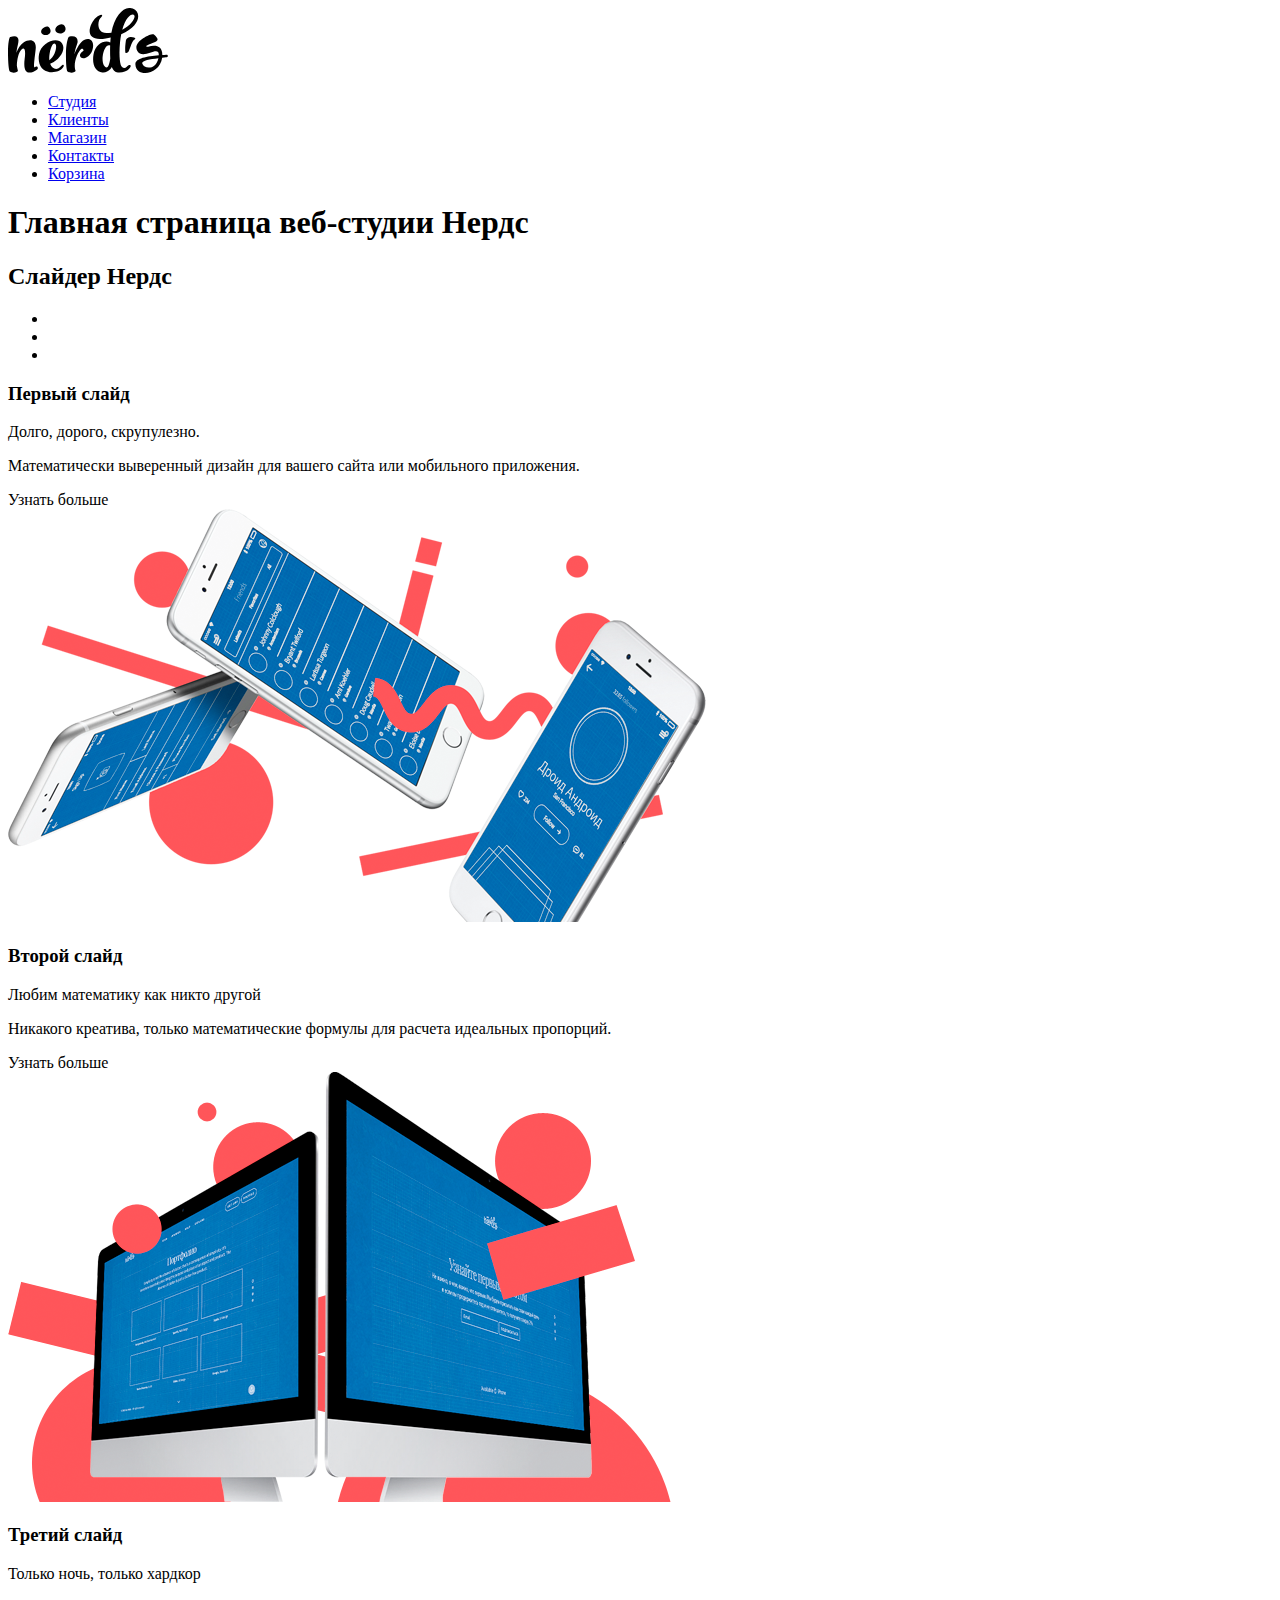
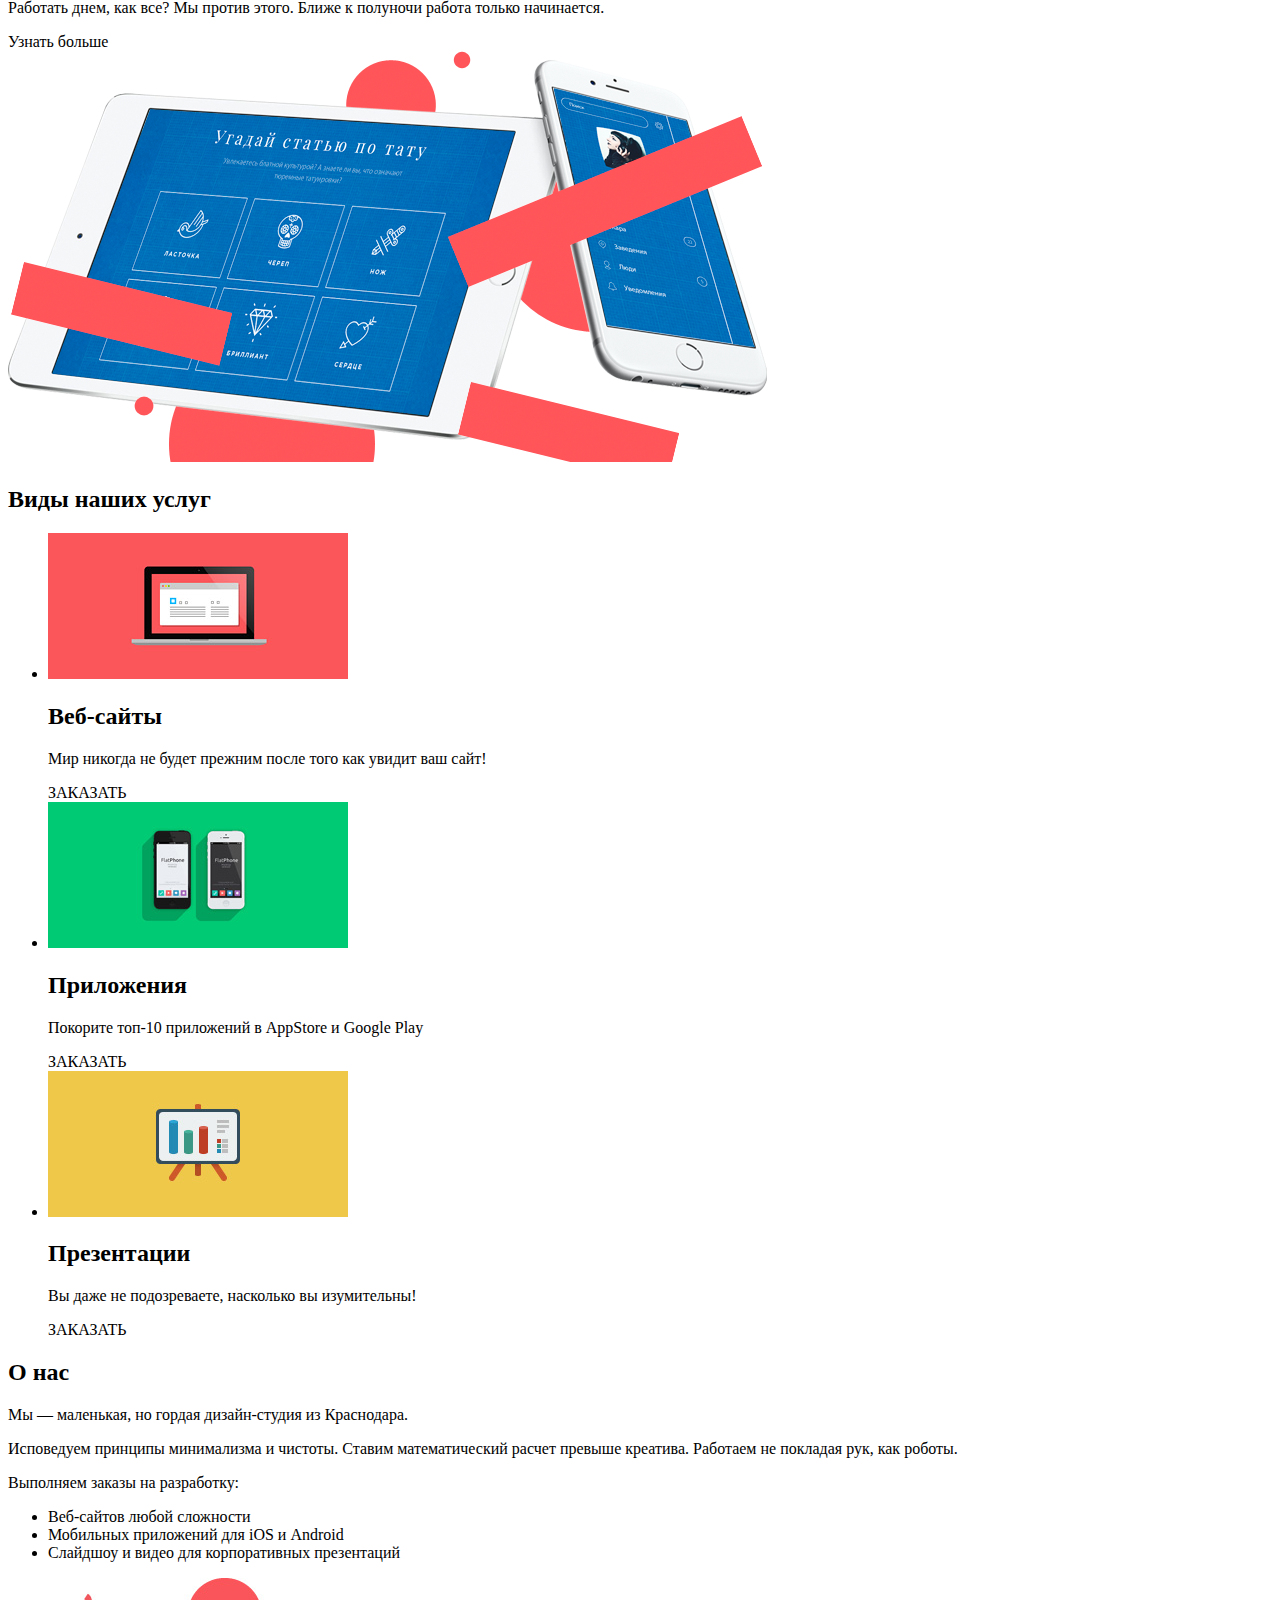
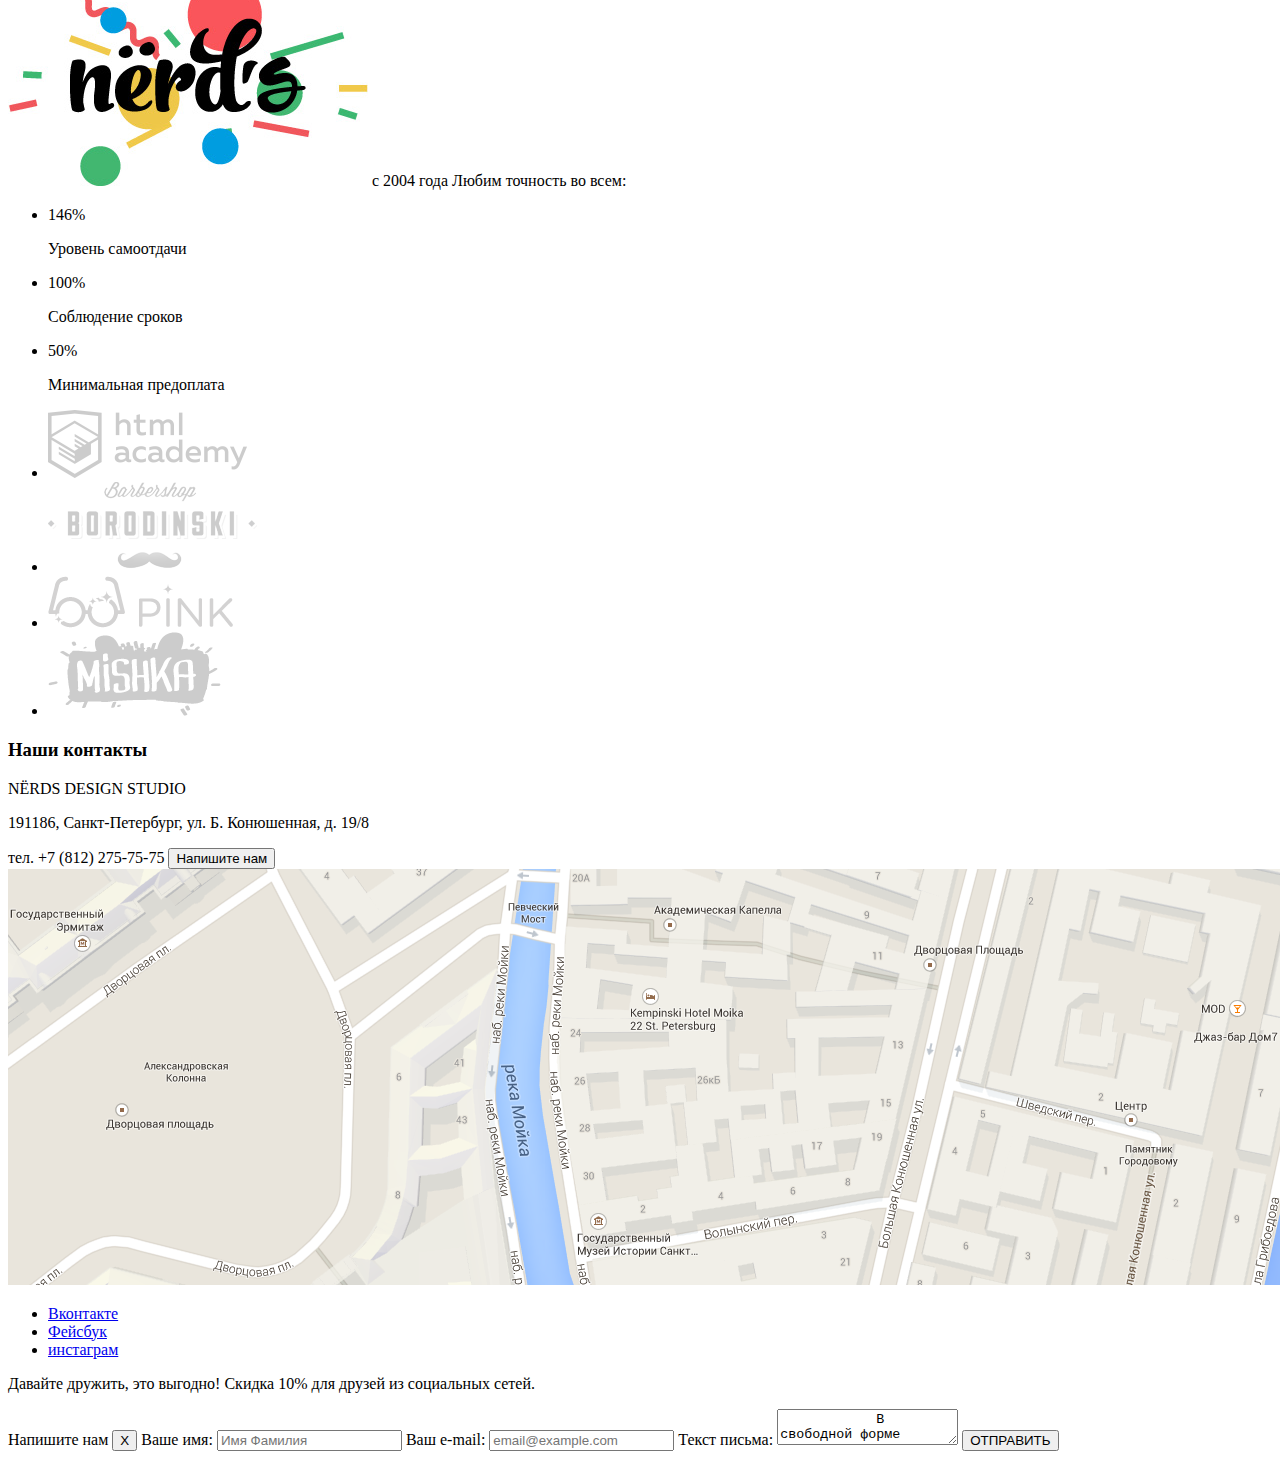
==== index.html @ bc48a649 "Разметка Нердс" ====
<!DOCTYPE html>
<html lang="ru">
<head>
  <meta charset="utf-8">
  <title>Nerds главная</title>
  <link href="css/style.css" rel="stylesheet">
  <link href="css/normalize.css" rel="stylesheet">
</head>
<body>
  <header class="page-header">
    <a class="logo-nerds" href="">
      <svg xmlns="http://www.w3.org/2000/svg" width="160" height="65" viewBox="0 0 160 65">
        <path
          d="M157.936 49.374c-1.235.161-2.523.271-3.757.377v.056c-2.415 17.364-26.188 20.231-26.779 6.599-.269-6.167 11.593-7.95 23.398-9.088.429-11.09-15.901 5.667-21.608-4.601-5.019-9.025 14.632-17.938 16.728-16.102 6.438 5.636 3.404 6.618-1.379 8.335-9.49 3.41-5.791 4.107-4.511 3.726 7.569-2.253 14.366-1.04 14.312 8.317 1.288-.107 2.522-.163 3.757-.271 2.306-.215 2.467 2.435-.161 2.652zm-7.514.756c-9.124 1.028-17.013 2.436-16.153 5.355 1.716 5.573 13.577 6.818 16.153-5.355zM117.678 44.918c-.682-.037-.703-6.038.112-11.688 1.005-6.951 11.935-3.357 9.093-1.906-2.975 1.52-4.429 8.718-6.266 12.087-.635 1.161-2.605 1.526-2.939 1.507zM42.105 21.002c2.376 4.866-4.937 8.171-8.292 4.521-1.398-1.555-.755-4.56 2.636-6.193 1.697-.836 4.073-1.596 5.656 1.672zM57.062 18.861c2.585 5.297-5.38 8.896-9.031 4.922-1.522-1.695-.823-4.963 2.873-6.742 1.846-.911 4.432-1.736 6.158 1.82zM28.883 61.666c-7.919 5.338-14.219 4.159-12.212-10.848 1.45-10.904-.948-11.521-3.122-9.442-2.845 2.697-4.628 9.723-4.684 16.412a50.98 50.98 0 0 0 1.004 4.776c.334 1.63-4.907 3.315-7.974 1.011C.837 62.79 0 54.865 0 44.131c0-8.824 1.171-14.895 2.23-15.175 8.029-2.191 9.312 1.348 7.583 7.981a47.637 47.637 0 0 0-1.395 7.924c1.673-4.664 4.071-8.485 6.803-10.173 7.416-4.664 13.605-2.473 12.434 6.801-2.007 16.58-2.174 18.827-.39 17.535 2.231-1.574 3.68 1.238 1.618 2.642zM54.982 59.59c-2.175 3.484-7.806 5.171-13.216 4.552-7.75-.843-12.545-7.756-10.705-18.097 2.008-11.185 18.065-18.322 23.196-10.341 3.735 5.789-2.175 16.017-11.597 19.783l-.502.168c1.951 5.171 6.579 7.476 11.039 2.36 2.119-2.36 3.624-1.348 1.785 1.575zm-13.605-7.418c5.855-4.159 7.806-13.32 6.189-15.905-1.728-2.697-5.074 1.517-6.245 11.746-.111 1.461-.111 2.865.056 4.159zM83.091 44.992c-1.597 2.507-3.903 4.384-5.966 5.059-2.398.73-5.185.056-5.185-2.698 0-1.011.892-3.372 3.624-4.721-.168-1.911-1.394-2.417-2.286-1.686-3.345 2.586-7.417 12.25-6.356 19.221.055.168.055.337.055.506.168.617.335 1.237.558 1.854.557 1.574-4.907 3.316-7.973.956-1.059-.788-1.617-6.97-1.617-17.704 0-8.824 1.951-16.636 3.011-16.917 6.412-1.743 10.147 1.292 8.14 7.249-1.171 3.373-2.23 6.801-2.843 10.399 2.453-6.688 6.523-12.872 9.812-14.501 5.856-2.923 10.092.956 8.867 7.813-.056.11-.112.393-.112.449-.056.562-.566 2.302-.39 1.741-.516 1.645-.892 2.277-1.339 2.98z" />
        <path
          d="M113.207 26.161a86.988 86.988 0 0 0-1.115 7.531c-1.059 10.06-.612 18.996.613 22.986.726 2.137 3.457 4.946 6.078 2.023 2.843-3.203 5.967-1.349 2.174 2.416-2.34 2.305-6.689 3.878-11.039 3.428-3.123-.393-5.018-2.415-6.134-5.505-.444.898-.947 1.685-1.56 2.302-2.119 2.193-4.685 3.43-7.974 3.092-6.637-.73-10.538-7.923-8.699-18.153 1.952-10.791 11.319-14.725 16.728-11.857.112-1.349.223-2.699.335-4.104.055-.281.055-.562.11-.843a96.962 96.962 0 0 1-4.962.956C73.787 34.423 82.04 14.864 87.894 9.75c6.636-5.733 7.36-1.855 5.297-.562-3.68 2.36-5.297 15.905 5.241 15.905 1.729 0 3.346-.112 4.962-.281C106.685 6.49 116.665-2.391 124.75.532c8.976 3.26 8.029 17.535-11.543 25.629zm-10.928 24.393c-.224-3.542-.224-7.532-.167-11.636 0-.506.056-1.011.056-1.461-3.346-1.518-6.635 3.653-7.473 10.792-.946 8.373 2.788 12.813 4.908 10.791 1.617-1.631 2.453-6.803 2.676-8.486zm24.086-43.165c-1.784-2.642-8.307.562-12.098 14.332 9.535-4.554 13.326-12.422 12.098-14.332z" />
      </svg>
    </a>
    <nav class="header-navigation">
      <ul class="navigation-list">
        <li><a class="navigation-item" href="studio.html">Студия</a></li>
        <li><a class=" navigation-item" href="visiters.html">Клиенты</a></li>
        <li><a class="navigation-item" href="catalog.html">Магазин</a></li>
        <li><a class=" navigation-item" href="contact.html">Контакты</a></li>
        <li><a class="navigation-item" href="basket.html">Корзина</a></li>
      </ul>
    </nav>
  </header>
  <main class=" page-content">
    <h1 class="visually-hidden">Главная страница веб-студии Нердс</h1>
    <section class="promo-widget">
      <h2 class="visually-hidden">Слайдер Нердс</h2>
      <nav class="widget-navigation">
        <ul class="widget-navigation-list">
          <li><a class="widget-button" aria-label="Первый слайд"></a></li>
          <li><a class="widget-button" aria-label="Второй слайд"></a></li>
          <li><a class="widget-button" aria-label="Третий слайд"></a></li>
        </ul>
      </nav>
      <article class="promo-slide promo-slide-active">
        <h3 class="visually-hidden">Первый слайд</h3>
        <div class="slide-text-box">
          <span class="text-box-head">
            Долго, дорого,
            скрупулезно.
          </span>
          <p class="text-box-description">
            Математически выверенный дизайн
            для вашего сайта или мобильного приложения.
          </p>
          <a class="slider-button">Узнать больше</a>
        </div>
        <img class="slide-picture" src="img/slide-picture1.png" alt="Разработка мобильных сайтов" width="698" height="413">
      </article>
      <article class="promo-slide promo-slide-active">
        <h3 class="visually-hidden">Второй слайд</h3>
        <div class="slide-text-box">
          <span class="text-box-head">
            Любим математику
            как никто другой
          </span>
          <p class="text-box-description">
            Никакого креатива, только математические формулы
            для расчета идеальных пропорций.
          </p>
          <a class="slider-button">Узнать больше</a>
        </div>
        <img class="slide-picture" src="img/slide-picture2.png" alt="Разработка сайтов под десктоп" width="663" height="430">
      </article>
      <article class="promo-slide promo-slide-active">
        <h3 class="visually-hidden">Третий слайд</h3>
        <div class="slide-text-box">
          <span class="text-box-head">
            Только ночь,
            только хардкор
          </span>
          <p class="text-box-description">
            Работать днем, как все? Мы против этого.
            Ближе к полуночи работа только начинается.
          </p>
          <a class="slider-button">Узнать больше</a>
        </div>
        <img class="slide-picture" src="img/slide-picture3.png" alt="Разработка сайтов под планшеты" width="759" height="411">
      </article>
    </section>
    <section class="feature">
      <h2 class="visually-hidden">Виды наших услуг</h2>
      <ul class="feature-list">
        <li>
          <img src="img/advantage-picture-red.png" width="300" height="146" alt="">
          <h2 class="feature-title">Веб-сайты</h2>
          <p class="feature-text">
            Мир никогда не будет прежним после того как увидит ваш сайт!
          </p>
          <a class="feature-button">ЗАКАЗАТЬ</a>
        </li>
        <li>
          <img src="img/advantage-picture-green.png" width="300" height="146" alt="">
          <h2 class="feature-title">Приложения</h2>
          <p class="feature-text">
            Покорите топ-10 приложений в AppStore и Google Play
          </p>
          <a class="feature-button">ЗАКАЗАТЬ</a>
        </li>
        <li>
          <img src="img/advantage-picture-yellow.png" width="300" height="146" alt="">
          <h2 class="feature-title">Презентации</h2>
          <p class="feature-text">
            Вы даже не подозреваете,
            насколько вы изумительны!
          </p>
          <a class="feature-button">ЗАКАЗАТЬ</a>
        </li>
      </ul>
    </section>
    <section class="about">
      <h2 class="visually-hidden">О нас</h2>
      <div class="about-box">
        <span class="about-box-title">
          Мы — маленькая, но гордая
          дизайн-студия из Краснодара.
        </span>
        <p class="about-box-text">
          Исповедуем принципы минимализма и чистоты. Ставим математический расчет
          превыше креатива. Работаем не покладая рук, как роботы.
        </p>
        <span class="about-box-order">Выполняем заказы на разработку:</span>
        <ul class="about-box-order-list">
          <li>Веб-сайтов любой сложности</li>
          <li>Мобильных приложений для iOS и Android</li>
          <li>Слайдшоу и видео для корпоративных презентаций</li>
        </ul>
      </div>
      <div class="about-statistic">
        <img src="img/nerds-picture.png" alt="Цветной логотип Нердс" width="360" height="208">
        <span class="slogan">с 2004 года Любим точность во всем:</span>
        <ul class="about-statistic-list">
          <li>
            <span class="stat-rate">146%</span>
            <p class="stat-description">
              Уровень
              самоотдачи
            </p>
          </li>
          <li>
            <span class="stat-rate">100%</span>
            <p class="stat-description">
              Соблюдение
              сроков
            </p>
          </li>
          <li>
            <span class="stat-rate">50%</span>
            <p class="stat-description">
              Минимальная
              предоплата
            </p>
          </li>
        </ul>
      </div>
    </section>
    <ul class="partner-list">
      <li>
        <a class="partner-link">
          <img src="img/htmlacademy-logo.png" alt="Логотип ХТМЛ Академии" width="199" height="68">
        </a>
      </li>
      <li>
        <a class="partner-link">
          <img src="img/borodinski-logo.png" alt="Логотип Барбершопа Бородинский" width="209" height="90">
        </a>
      </li>
      <li>
        <a class="partner-link">
          <img src="img/pink-logo.png" alt="Логотип студии Пинк" width="185" height="52">
        </a>
      </li>
      <li>
        <a class="partner-link">
          <img src="img/mishka-logo.png" alt="Логотип магазина Мишка" width="173" height="84">
        </a>
      </li>
    </ul>
  </main>
  <footer class="page-footer">
    <div class="map-container">
      <article class="contact-box">
        <h3 class="visually-hidden">Наши контакты</h3>
        <span class="contact-name">NЁRDS DESIGN STUDIO</span>
        <p class="contact-address">
          191186, Санкт-Петербург,
          ул. Б. Конюшенная, д. 19/8
        </p>
        <span class="contact-tel">тел. +7 (812) 275-75-75</span>
        <button class="write-to-us">Напишите нам</button>
      </article>
      <img src="img/map.png" alt="191186, Санкт-Петербург, ул. Б. Конюшенная, д. 19/8" width="1440" height="416">
    </div>
    <div class="footer-bottom">
      <ul class="social-list">
        <li>
          <a class="social-link" href="vk.com" aria-label="Мы вконтакте ">
            Вконтакте
          </a>
        </li>
        <li>
          <a class="social-link" href="vk.com" aria-label="Мы в фейсбуку ">
            Фейсбук
          </a>
        </li>
        <li>
          <a class="social-link" href="vk.com" aria-label="Мы в инстаграме ">
            инстаграм
          </a>
        </li>
      </ul>
      <p class="lead-container">
        <span class="lead-title">Давайте дружить, это выгодно!</span>
        <span class="lead-text">Скидка 10% для друзей из социальных сетей.</span>
      </p>
    </div>
  </footer>
  <section class="modal-window">
    <form class="form-box" action="https://echo.htmlacademy.ru" method="get">
      <span class="form-title">Напишите нам</span>
      <button class="modal-close">X</button>
      <label class="input-box">
        <span class="input-title">Ваше имя:</span>
        <input class="input-name" type="text" name="name" placeholder="Имя Фамилия">
      </label>
      <label class="input-box">
        <span class="input-title">Ваш e-mail:</span>
        <input class="input-mail" type="mail" name="mail" placeholder="email@example.com">
      </label>
      <label class="area-box">
        <span class="area-title">Текст письма:</span>
        <textarea class="area-text">
            В свободной форме
        </textarea>
      </label>
      <button class="letter-button" type="submit">ОТПРАВИТЬ</button>
    </form>
  </section>
</body>
</html>
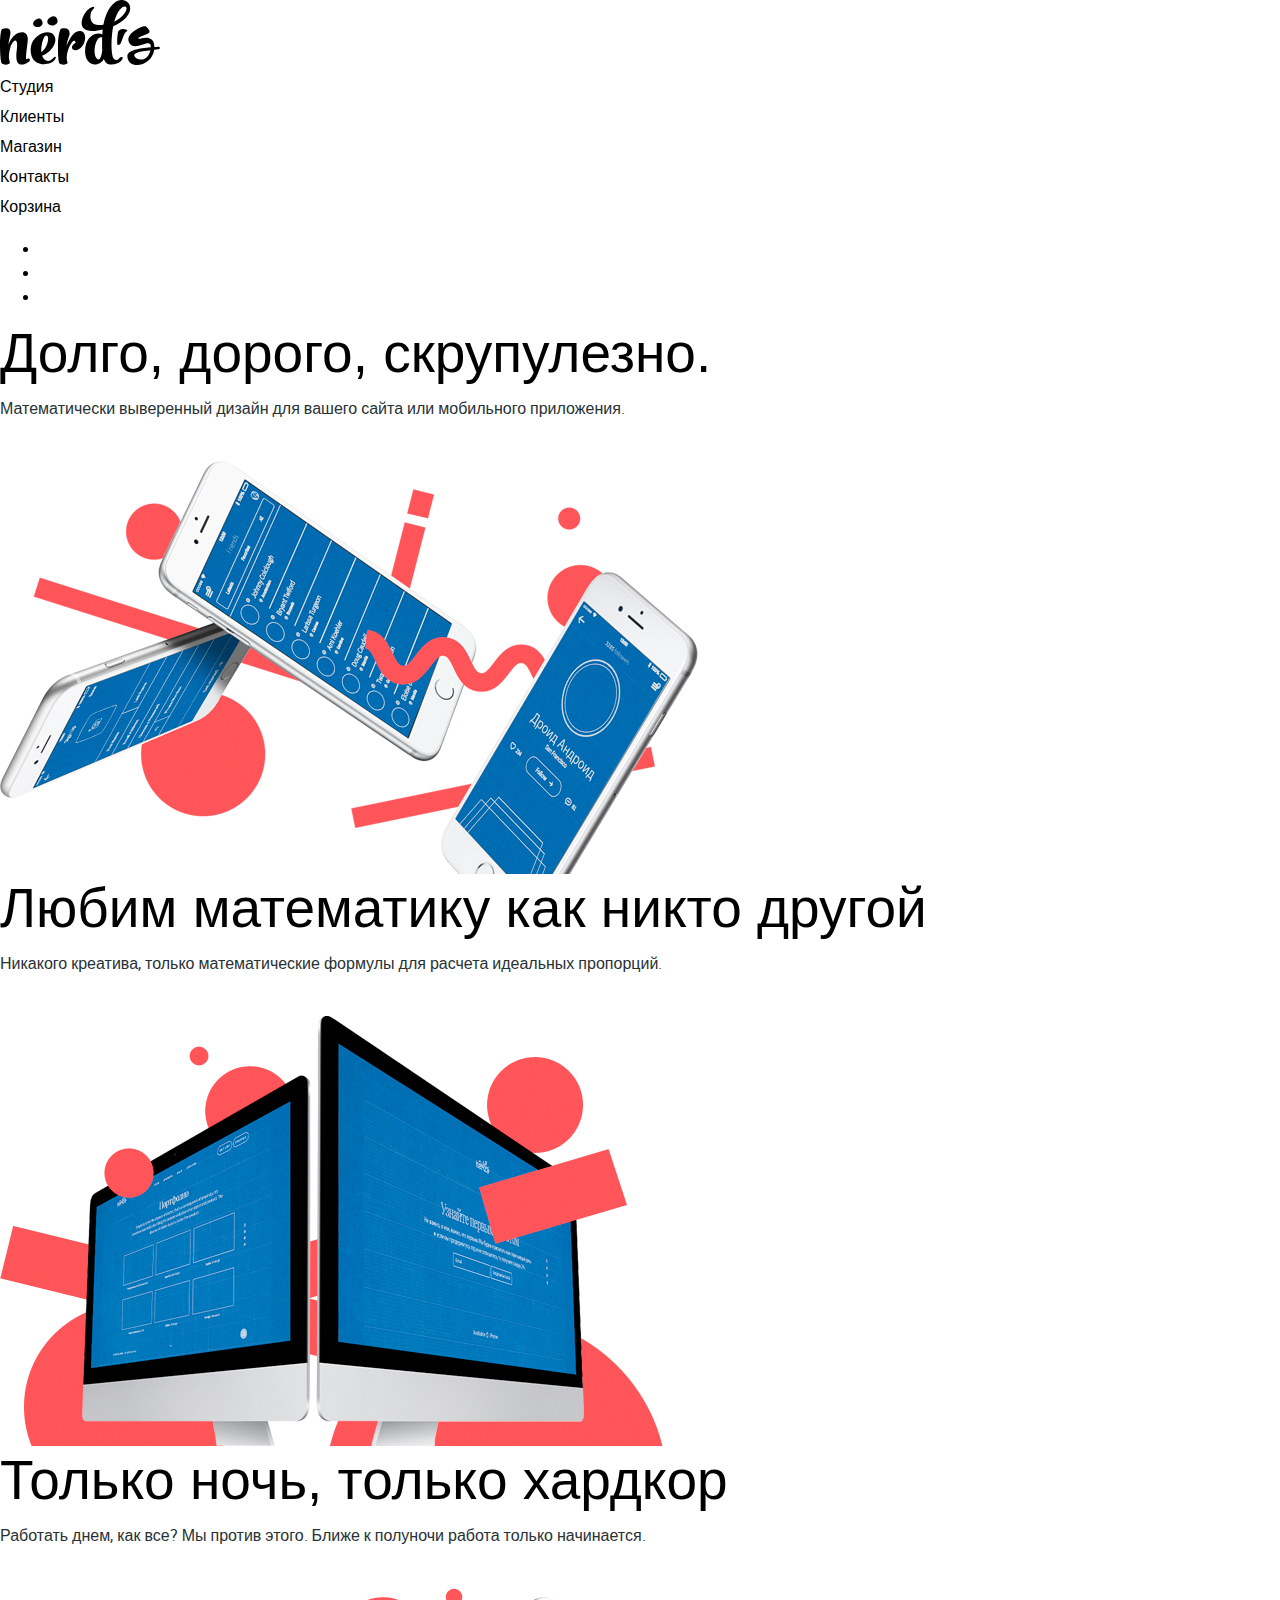
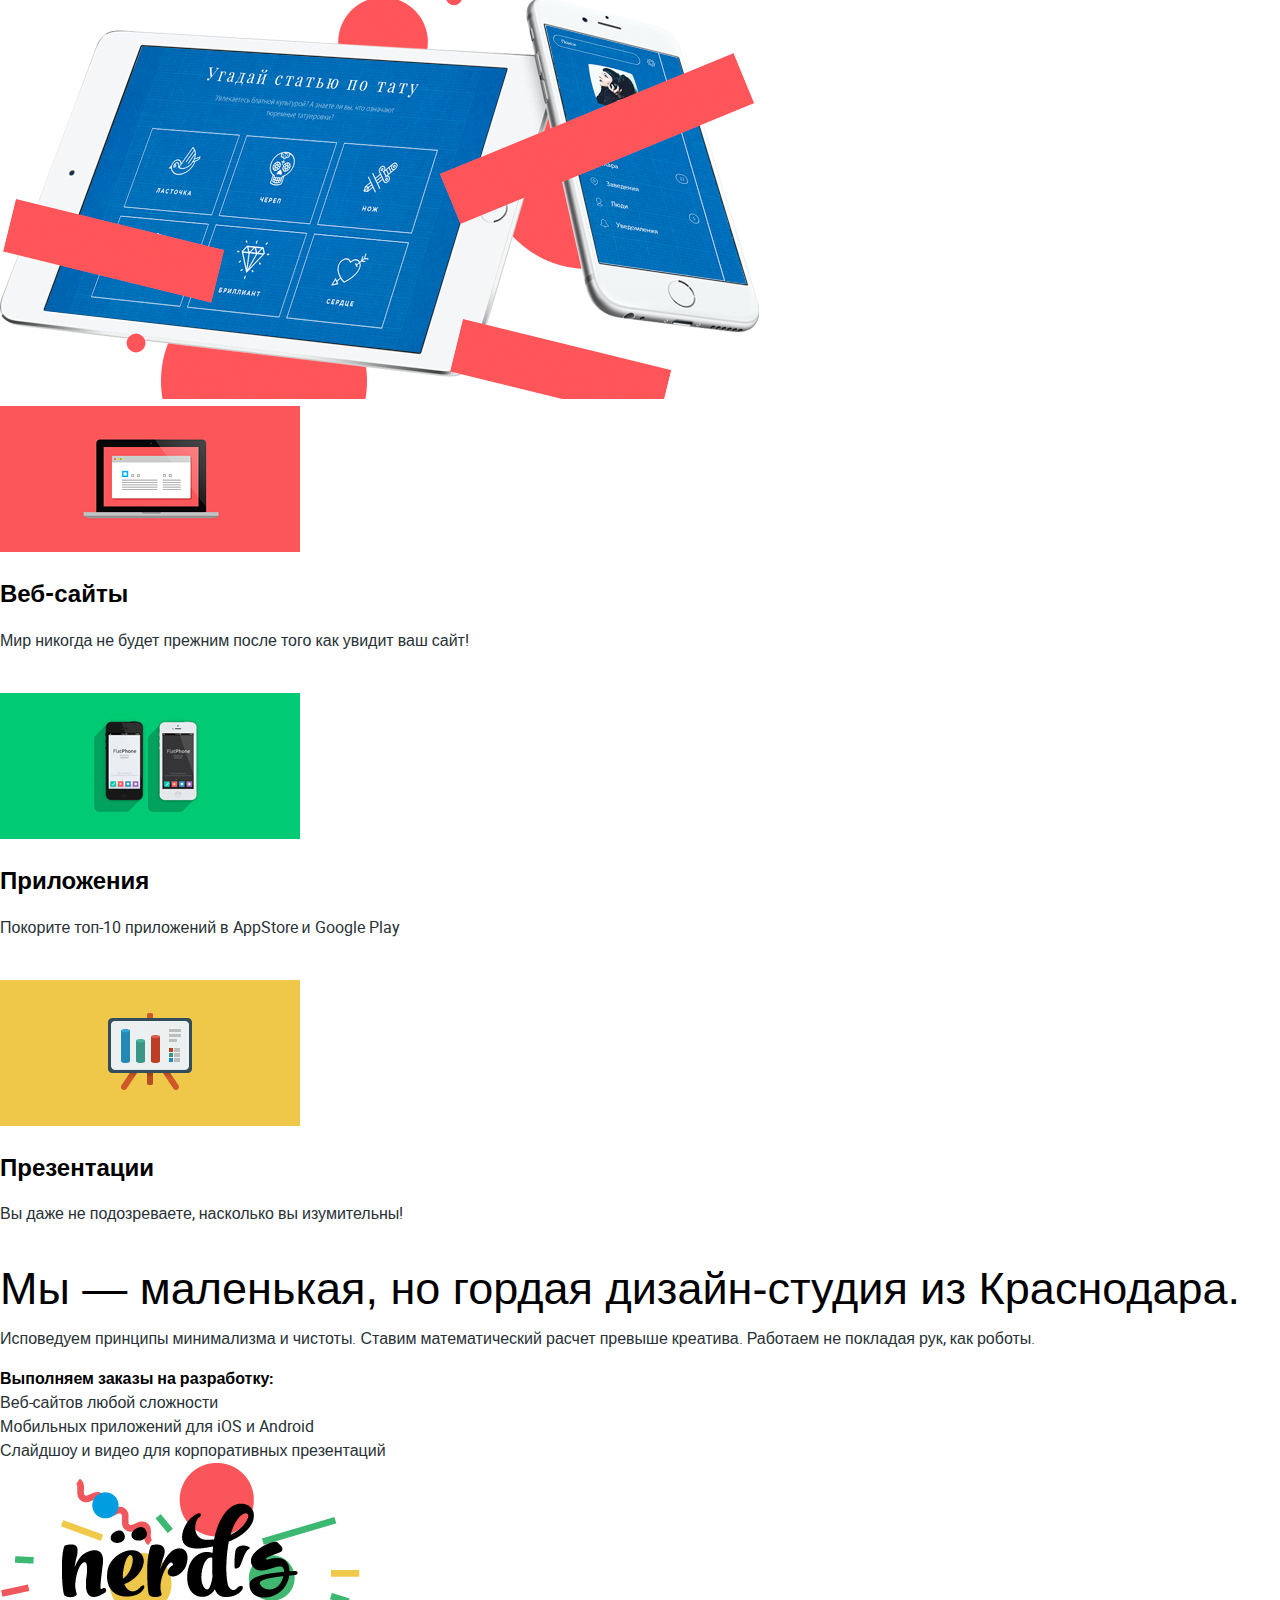
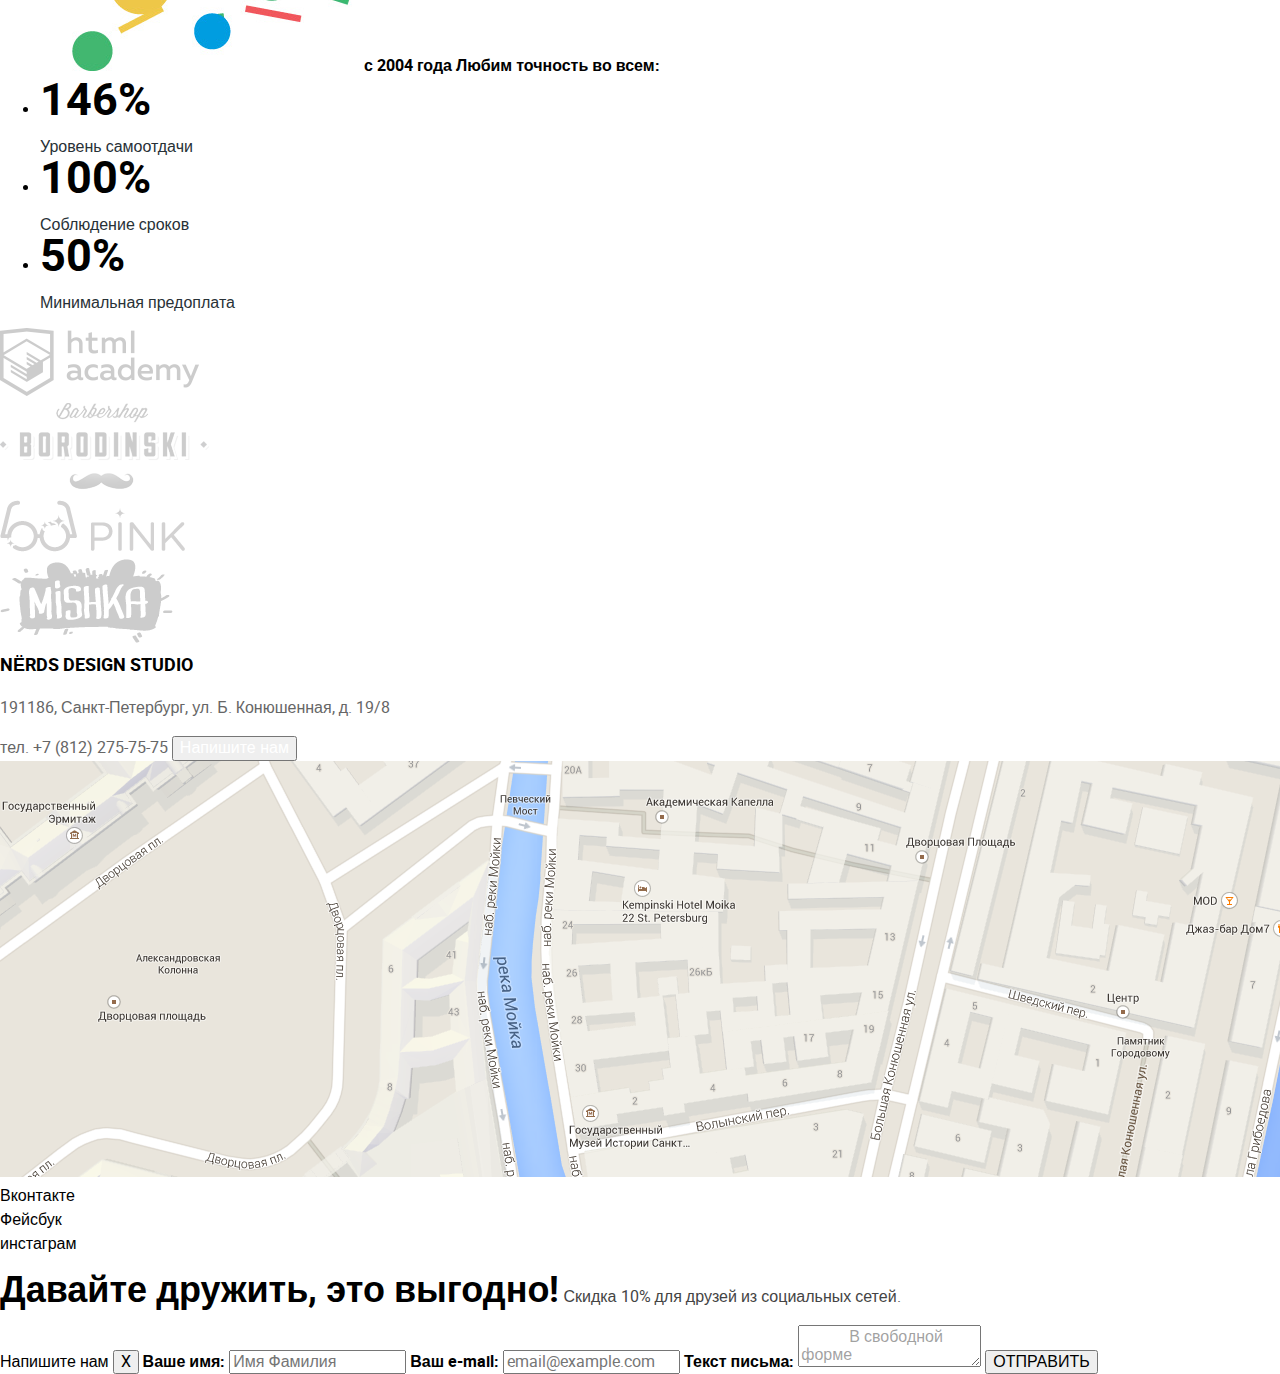
==== commit a33a05ab: "Базовая стилизация" ====
--- a/index.html
+++ b/index.html
@@ -192,7 +192,7 @@
           ул. Б. Конюшенная, д. 19/8
         </p>
         <span class="contact-tel">тел. +7 (812) 275-75-75</span>
-        <button class="write-to-us">Напишите нам</button>
+        <button class="write-to-us" type="button">Напишите нам</button>
       </article>
       <img src="img/map.png" alt="191186, Санкт-Петербург, ул. Б. Конюшенная, д. 19/8" width="1440" height="416">
     </div>
@@ -223,7 +223,7 @@
   <section class="modal-window">
     <form class="form-box" action="https://echo.htmlacademy.ru" method="get">
       <span class="form-title">Напишите нам</span>
-      <button class="modal-close">X</button>
+      <button class="modal-close" type="button">X</button>
       <label class="input-box">
         <span class="input-title">Ваше имя:</span>
         <input class="input-name" type="text" name="name" placeholder="Имя Фамилия">
--- a/css/style.css
+++ b/css/style.css
@@ -0,0 +1,319 @@
+@font-face {
+  font-style: normal;
+  font-weight: normal;
+  font-family: "Roboto";
+
+  src: url("../fonts/roboto-webfont.eot");
+  src: url("../fonts/roboto-webfont.eot?#iefix") format("embedded-opentype"),
+  url("../fonts/roboto-webfont.woff2") format("woff2"),
+  url("../fonts/roboto-webfont.woff") format("woff"),
+  url("../fonts/roboto-webfont.ttf") format("truetype");
+}
+
+
+@font-face {
+  font-style: normal;
+  font-weight: bold;
+  font-family: "Roboto";
+
+  src: url("../fonts/robotobold-webfont.eot");
+  src: url("../fonts/robotobold-webfont.eot?#iefix") format("embedded-opentype"),
+  url("../fonts/robotobold-webfont.woff2") format("woff2"),
+  url("../fonts/robotobold-webfont.woff") format("woff"),
+  url("../fonts/robotobold-webfont.ttf") format("truetype");
+}
+
+@font-face {
+  font-style: normal;
+  font-weight: 500;
+  font-family: "Roboto";
+
+  src: url("robotomedium-webfont.eot");
+  src: url("robotomedium-webfont.eot?#iefix") format("embedded-opentype"),
+  url("robotomedium-webfont.woff2") format("woff2"),
+  url("robotomedium-webfont.woff") format("woff"),
+  url("robotomedium-webfont.ttf") format("truetype");
+}
+
+body {
+  font-size: 16px;
+  line-height: 24px;
+  font-family: "Roboto", Arial, sans-serif;
+  color: #000000;
+
+  background-color: #ffffff;
+}
+
+a {
+  color: inherit;
+  text-decoration: none;
+}
+
+.visually-hidden {
+  position: absolute;
+
+  width: 1px;
+  height: 1px;
+  margin: -1px;
+  padding: 0;
+  overflow: hidden;
+
+  border: 0;
+
+  clip: rect(0 0 0 0);
+}
+
+.navigation-list {
+  margin: 0;
+  padding: 0;
+
+  list-style: none;
+  font-weight: 500;
+  line-height: 30px;
+}
+
+.text-box-head {
+  font-weight: 500;
+  font-size: 55px;
+  line-height: 55px;
+}
+
+.text-box-description {
+  color: #283136;
+}
+
+.slider-button {
+  font-weight: 500;
+  line-height: 18px;
+  color: #ffffff;
+}
+
+.feature-list {
+  margin: 0;
+  padding: 0;
+
+  list-style: none;
+}
+
+.feature-title {
+  font-weight: bold;
+  font-size: 24px;
+  line-height: 30px;
+}
+
+.feature-text {
+  color: #283136;
+}
+
+.feature-button {
+  font-weight: 500;
+  line-height: 18px;
+  color: #ffffff;
+}
+
+.about-box-title {
+  font-weight: 500;
+  font-size: 45px;
+  line-height: 45px;
+}
+
+.about-box-text {
+  color: #283136;
+}
+
+.about-box-order {
+  font-weight: bold;
+}
+
+.about-box-order-list {
+  margin: 0;
+  padding: 0;
+
+  list-style: none;
+  color: #283136;
+}
+
+.slogan {
+  font-weight: bold;
+}
+
+.about-statustic-list {
+  margin: 0;
+  padding: 0;
+
+  list-style: none;
+}
+
+.stat-rate {
+  font-weight: bold;
+  font-size: 45px;
+  line-height: 10px;
+}
+
+.stat-description {
+  line-height: 18px;
+  color: #283136;
+}
+
+.partner-list {
+  margin: 0;
+  padding: 0;
+
+  list-style: none;
+}
+
+.contact-name {
+  font-weight: bold;
+  font-size: 18px;
+  line-height: 30px;
+}
+
+.contact-address {
+  color: #666666;
+}
+
+.contact-tel {
+  color: #666666;
+}
+
+.write-to-us {
+  font-weight: 500;
+  color: #ffffff;
+}
+
+.social-list {
+  margin: 0;
+  padding: 0;
+
+  list-style: none;
+}
+
+.lead-title {
+  font-weight: bold;
+  font-size: 36px;
+  line-height: 36px;
+}
+
+.lead-text {
+  line-height: 22px;
+  color: #444444;
+}
+
+.font-title {
+  font-weight: 500;
+  font-size: 45px;
+  line-height: 45px;
+}
+
+.input-title {
+  font-weight: bold;
+  line-height: 18px;
+}
+
+.input-name,
+.input-mail,
+.area-text {
+  line-height: 18px;
+  color: rgba(68, 68, 68, 0.5);
+}
+
+.area-title {
+  font-weight: bold;
+  line-height: 18px;
+}
+
+.letter-button {
+  font-weight: 500;
+  font-weight: 500;
+  line-height: 18px;
+}
+
+.page-title {
+  font-weight: 500;
+  font-size: 55px;
+  line-height: 55px;
+}
+
+.filter-box-title {
+  font-weight: bold;
+  font-size: 18px;
+  line-height: 30px;
+}
+
+.price-box {
+  line-height: 22px;
+  color: #283136;
+}
+
+.type-list {
+  margin: 0;
+  padding: 0;
+
+  list-style: none;
+  line-height: 20px;
+  color: #283136;
+}
+
+.special-list {
+  margin: 0;
+  padding: 0;
+
+  list-style: none;
+  line-height: 20px;
+  color: #283136;
+}
+
+.filter-button {
+  font-weight: 500;
+  line-height: 18px;
+}
+
+.sort-title {
+  font-weight: bold;
+  font-size: 18px;
+  line-height: 18px;
+}
+
+.sort-type-list {
+  margin: 0;
+  padding: 0;
+
+  list-style: none;
+  font-size: 14px;
+  line-height: 18px;
+  color: rgba(0, 0, 0, 0.3);
+}
+
+.sort-type-current {
+  color: #000000;
+}
+
+.pattern-list {
+  margin: 0;
+  padding: 0;
+
+  list-style: none;
+}
+
+.product-title-link {
+  font-weight: bold;
+  font-size: 18px;
+  line-height: 30px;
+}
+
+.product-text {
+  line-height: 18px;
+  color: #666666;
+}
+
+.button-price {
+  font-weight: 500;
+  line-height: 18px;
+  color: #ffffff;
+}
+
+.pagination {
+  list-style: none;
+  font-weight: 500;
+  line-height: 18px;
+}
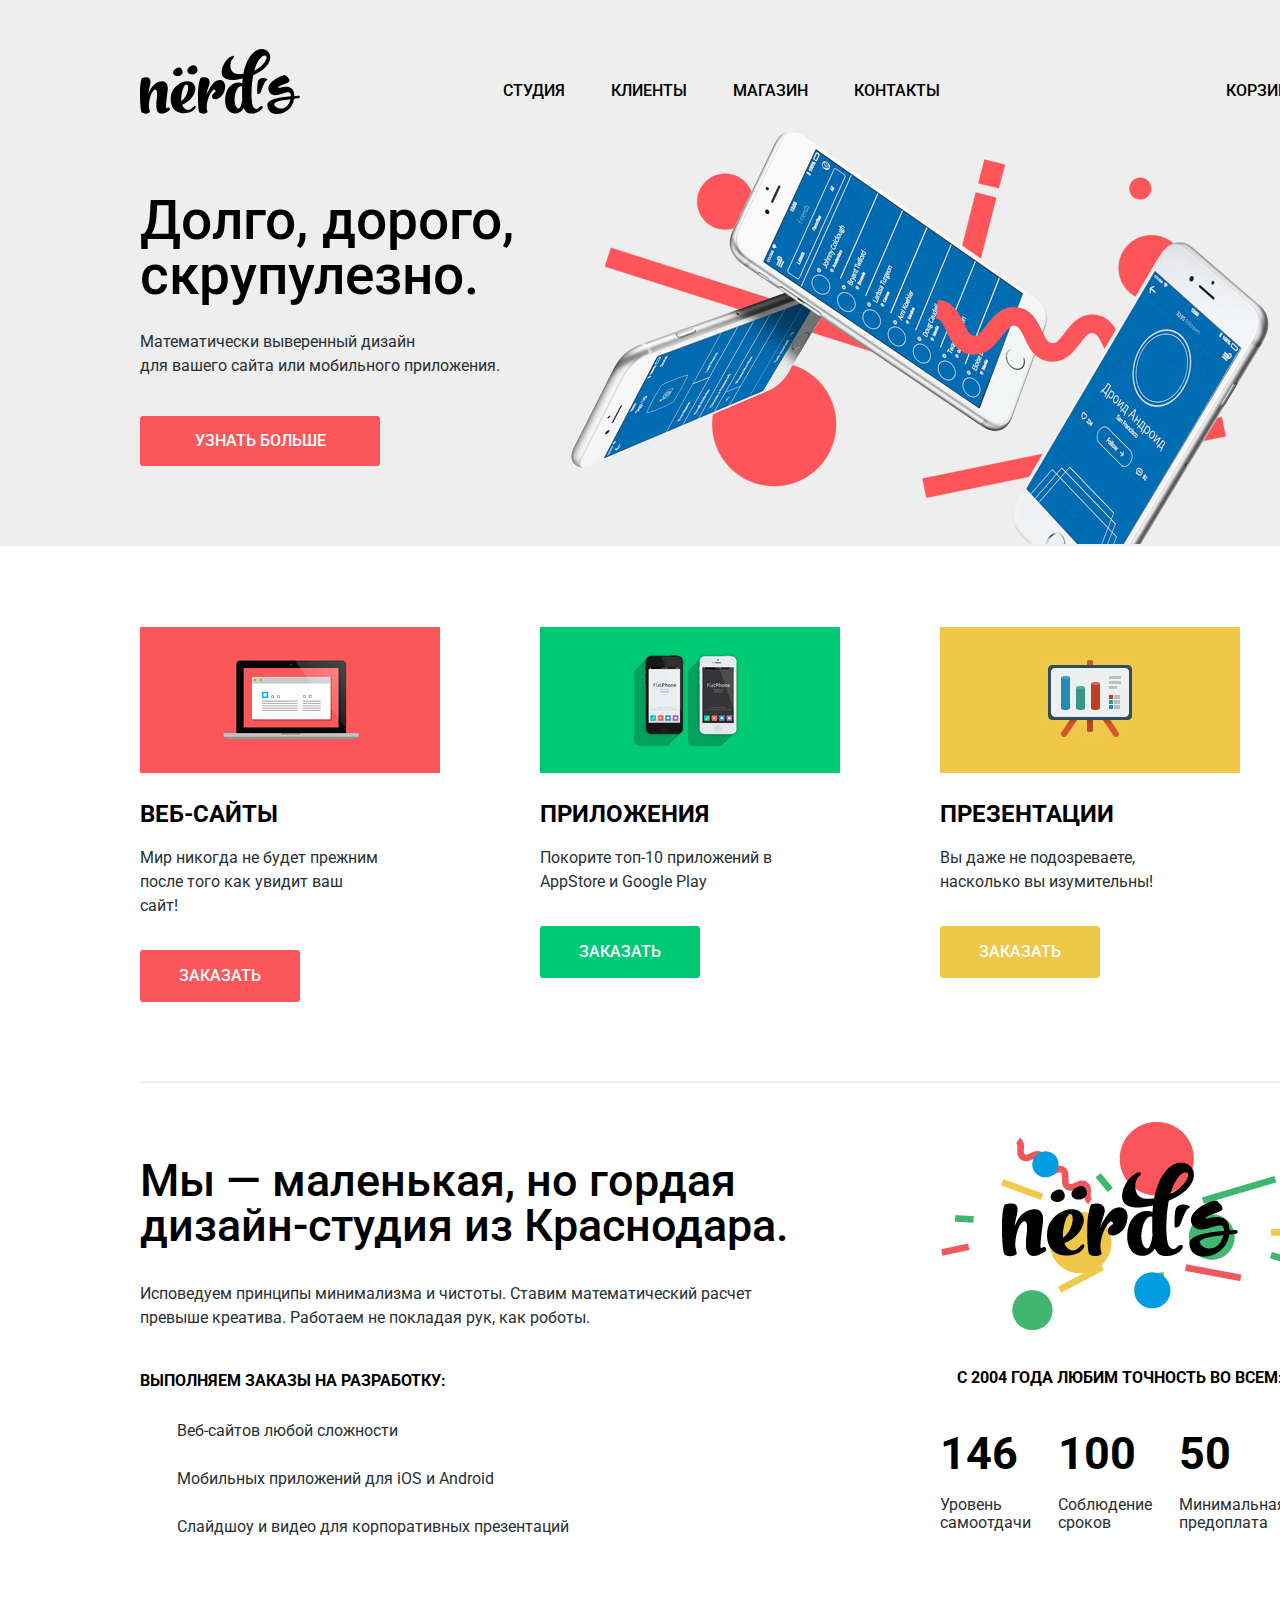
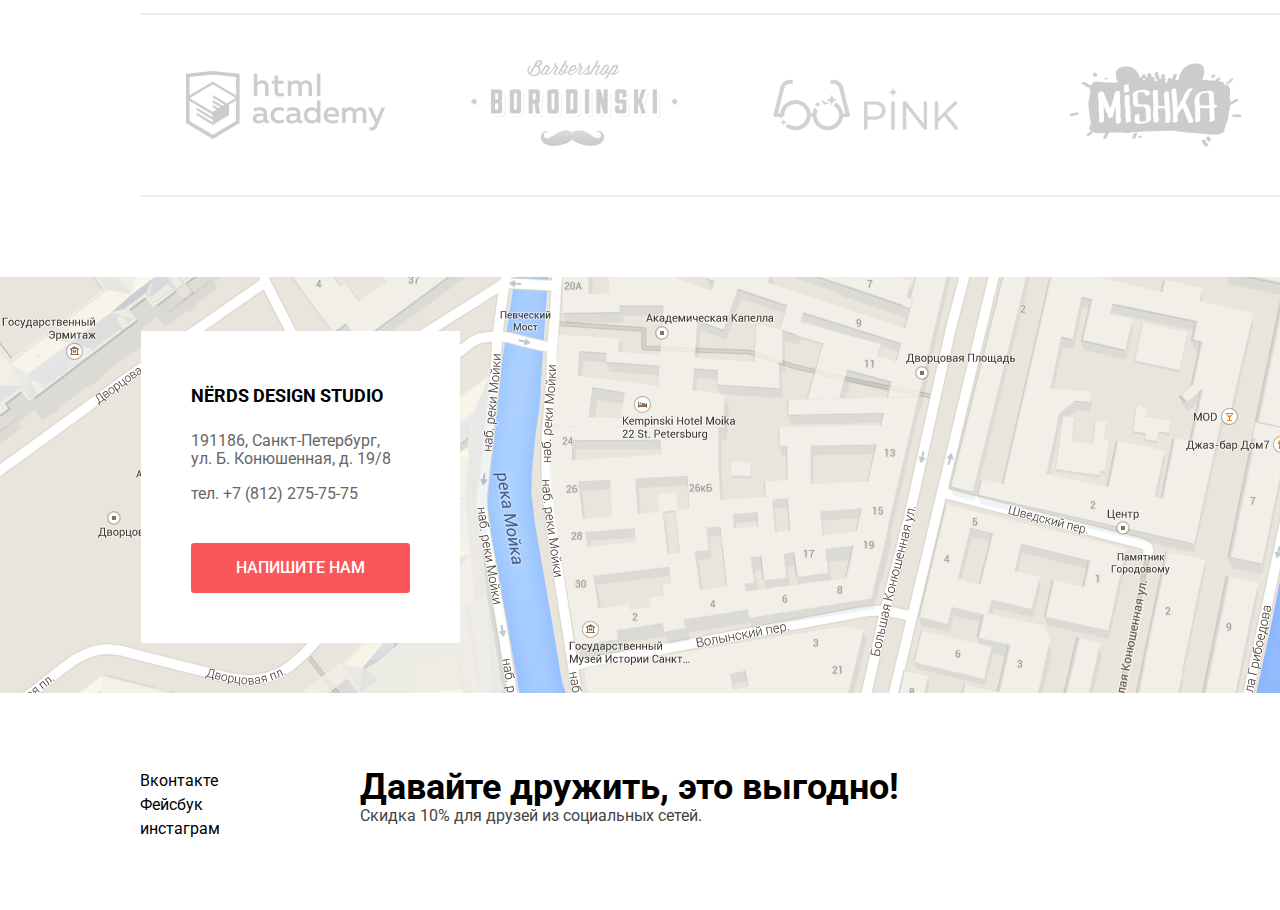
==== commit f463462a: "Сетка Нердс" ====
--- a/index.html
+++ b/index.html
@@ -3,10 +3,11 @@
 <head>
   <meta charset="utf-8">
   <title>Nerds главная</title>
+  <link href="https://fonts.googleapis.com/css?family=Roboto:400,500,700&display=swap&subset=cyrillic" rel="stylesheet">
   <link href="css/style.css" rel="stylesheet">
   <link href="css/normalize.css" rel="stylesheet">
 </head>
-<body>
+<body class="main-container">
   <header class="page-header">
     <a class="logo-nerds" href="">
       <svg xmlns="http://www.w3.org/2000/svg" width="160" height="65" viewBox="0 0 160 65">
@@ -26,7 +27,7 @@
       </ul>
     </nav>
   </header>
-  <main class=" page-content">
+  <main class="page-content">
     <h1 class="visually-hidden">Главная страница веб-студии Нердс</h1>
     <section class="promo-widget">
       <h2 class="visually-hidden">Слайдер Нердс</h2>
@@ -37,28 +38,28 @@
           <li><a class="widget-button" aria-label="Третий слайд"></a></li>
         </ul>
       </nav>
-      <article class="promo-slide promo-slide-active">
+      <article class="promo-slide   promo-slide-active">
         <h3 class="visually-hidden">Первый слайд</h3>
         <div class="slide-text-box">
-          <span class="text-box-head">
-            Долго, дорого,
+          <p class="text-box-head">
+            Долго, дорого,<br>
             скрупулезно.
-          </span>
+          </p>
           <p class="text-box-description">
-            Математически выверенный дизайн
+            Математически выверенный дизайн<br>
             для вашего сайта или мобильного приложения.
           </p>
           <a class="slider-button">Узнать больше</a>
         </div>
         <img class="slide-picture" src="img/slide-picture1.png" alt="Разработка мобильных сайтов" width="698" height="413">
       </article>
-      <article class="promo-slide promo-slide-active">
+      <article class="promo-slide">
         <h3 class="visually-hidden">Второй слайд</h3>
         <div class="slide-text-box">
-          <span class="text-box-head">
+          <p class="text-box-head">
             Любим математику
             как никто другой
-          </span>
+          </p>
           <p class="text-box-description">
             Никакого креатива, только математические формулы
             для расчета идеальных пропорций.
@@ -67,15 +68,15 @@
         </div>
         <img class="slide-picture" src="img/slide-picture2.png" alt="Разработка сайтов под десктоп" width="663" height="430">
       </article>
-      <article class="promo-slide promo-slide-active">
+      <article class="promo-slide">
         <h3 class="visually-hidden">Третий слайд</h3>
         <div class="slide-text-box">
-          <span class="text-box-head">
-            Только ночь,
+          <p class="text-box-head">
+            Только ночь,<br>
             только хардкор
-          </span>
+          </p>
           <p class="text-box-description">
-            Работать днем, как все? Мы против этого.
+            Работать днем, как все? Мы против этого.<br>
             Ближе к полуночи работа только начинается.
           </p>
           <a class="slider-button">Узнать больше</a>
@@ -83,7 +84,7 @@
         <img class="slide-picture" src="img/slide-picture3.png" alt="Разработка сайтов под планшеты" width="759" height="411">
       </article>
     </section>
-    <section class="feature">
+    <section class="feature margin-aside">
       <h2 class="visually-hidden">Виды наших услуг</h2>
       <ul class="feature-list">
         <li>
@@ -92,7 +93,7 @@
           <p class="feature-text">
             Мир никогда не будет прежним после того как увидит ваш сайт!
           </p>
-          <a class="feature-button">ЗАКАЗАТЬ</a>
+          <a class="feature-button red">ЗАКАЗАТЬ</a>
         </li>
         <li>
           <img src="img/advantage-picture-green.png" width="300" height="146" alt="">
@@ -100,7 +101,7 @@
           <p class="feature-text">
             Покорите топ-10 приложений в AppStore и Google Play
           </p>
-          <a class="feature-button">ЗАКАЗАТЬ</a>
+          <a class="feature-button green">ЗАКАЗАТЬ</a>
         </li>
         <li>
           <img src="img/advantage-picture-yellow.png" width="300" height="146" alt="">
@@ -109,22 +110,22 @@
             Вы даже не подозреваете,
             насколько вы изумительны!
           </p>
-          <a class="feature-button">ЗАКАЗАТЬ</a>
+          <a class="feature-button yellow">ЗАКАЗАТЬ</a>
         </li>
       </ul>
     </section>
-    <section class="about">
+    <section class="about margin-aside">
       <h2 class="visually-hidden">О нас</h2>
       <div class="about-box">
-        <span class="about-box-title">
+        <p class="about-box-title">
           Мы — маленькая, но гордая
           дизайн-студия из Краснодара.
-        </span>
+        </p>
         <p class="about-box-text">
           Исповедуем принципы минимализма и чистоты. Ставим математический расчет
           превыше креатива. Работаем не покладая рук, как роботы.
         </p>
-        <span class="about-box-order">Выполняем заказы на разработку:</span>
+        <p class="about-box-order">Выполняем заказы на разработку:</p>
         <ul class="about-box-order-list">
           <li>Веб-сайтов любой сложности</li>
           <li>Мобильных приложений для iOS и Android</li>
@@ -133,24 +134,24 @@
       </div>
       <div class="about-statistic">
         <img src="img/nerds-picture.png" alt="Цветной логотип Нердс" width="360" height="208">
-        <span class="slogan">с 2004 года Любим точность во всем:</span>
+        <p class="slogan">с 2004 года Любим точность во всем:</p>
         <ul class="about-statistic-list">
           <li>
-            <span class="stat-rate">146%</span>
+            <p class="stat-rate">146</p>
             <p class="stat-description">
               Уровень
               самоотдачи
             </p>
           </li>
           <li>
-            <span class="stat-rate">100%</span>
+            <p class="stat-rate">100</p>
             <p class="stat-description">
               Соблюдение
               сроков
             </p>
           </li>
           <li>
-            <span class="stat-rate">50%</span>
+            <p class="stat-rate">50</p>
             <p class="stat-description">
               Минимальная
               предоплата
@@ -159,24 +160,24 @@
         </ul>
       </div>
     </section>
-    <ul class="partner-list">
-      <li>
-        <a class="partner-link">
+    <ul class="partner-list margin-aside">
+      <li>
+        <a class="partner-link" href="">
           <img src="img/htmlacademy-logo.png" alt="Логотип ХТМЛ Академии" width="199" height="68">
         </a>
       </li>
       <li>
-        <a class="partner-link">
+        <a class="partner-link" href="">
           <img src="img/borodinski-logo.png" alt="Логотип Барбершопа Бородинский" width="209" height="90">
         </a>
       </li>
       <li>
-        <a class="partner-link">
+        <a class="partner-link" href="">
           <img src="img/pink-logo.png" alt="Логотип студии Пинк" width="185" height="52">
         </a>
       </li>
       <li>
-        <a class="partner-link">
+        <a class="partner-link" href="">
           <img src="img/mishka-logo.png" alt="Логотип магазина Мишка" width="173" height="84">
         </a>
       </li>
@@ -186,17 +187,17 @@
     <div class="map-container">
       <article class="contact-box">
         <h3 class="visually-hidden">Наши контакты</h3>
-        <span class="contact-name">NЁRDS DESIGN STUDIO</span>
+        <p class="contact-name">NЁRDS DESIGN STUDIO</p>
         <p class="contact-address">
           191186, Санкт-Петербург,
-          ул. Б. Конюшенная, д. 19/8
+          ул.&nbsp;Б.&nbsp;Конюшенная, д. 19/8
         </p>
-        <span class="contact-tel">тел. +7 (812) 275-75-75</span>
-        <button class="write-to-us" type="button">Напишите нам</button>
+        <p class="contact-tel">тел. +7 (812) 275-75-75</p>
+        <a class="write-to-us" href="to-us.html">Напишите нам</a>
       </article>
       <img src="img/map.png" alt="191186, Санкт-Петербург, ул. Б. Конюшенная, д. 19/8" width="1440" height="416">
     </div>
-    <div class="footer-bottom">
+    <div class="footer-bottom margin-aside">
       <ul class="social-list">
         <li>
           <a class="social-link" href="vk.com" aria-label="Мы вконтакте ">
@@ -230,7 +231,7 @@
       </label>
       <label class="input-box">
         <span class="input-title">Ваш e-mail:</span>
-        <input class="input-mail" type="mail" name="mail" placeholder="email@example.com">
+        <input class="input-mail" type="email" name="mail" placeholder="email@example.com">
       </label>
       <label class="area-box">
         <span class="area-title">Текст письма:</span>
--- a/css/style.css
+++ b/css/style.css
@@ -1,4 +1,4 @@
-@font-face {
+/* @font-face {
   font-style: normal;
   font-weight: normal;
   font-family: "Roboto";
@@ -33,7 +33,7 @@
   url("robotomedium-webfont.woff2") format("woff2"),
   url("robotomedium-webfont.woff") format("woff"),
   url("robotomedium-webfont.ttf") format("truetype");
-}
+} */
 
 body {
   font-size: 16px;
@@ -63,129 +63,384 @@
   clip: rect(0 0 0 0);
 }
 
+.main-container {
+  width: 1440px;
+  margin: 0 auto;
+}
+
+.page-header {
+  display: flex;
+  justify-content: space-between;
+  align-items: center;
+  padding: 49px 140px 0 140px;
+
+  background-color: #eeeeee;
+}
+
 .navigation-list {
+  display: flex;
   margin: 0;
   padding: 0;
 
   list-style: none;
   font-weight: 500;
   line-height: 30px;
+  text-transform: uppercase;
+}
+
+.navigation-list li {
+  margin-left: 46px;
+}
+.navigation-list li:last-child {
+  margin-left: 244px;
+  padding-left: 42px;
+}
+
+.navigation-item {
+  display: inline-block;
+  padding: 16px 0 5px;
+
+  vertical-align: middle;
+}
+
+.promo-widget {
+  padding: 10px 140px 0;
+  overflow: hidden;
+
+  background-color: #eeeeee;
+}
+
+.widget-navigation-list {
+  display: none;
+  margin: 0;
+  padding: 0;
+
+  list-style: none;
+}
+
+.promo-slide {
+  position: relative;
+
+  display: none;
+}
+
+.promo-slide-active {
+  display: block;
+}
+
+.slide-text-box {
+  box-sizing: border-box;
+  width: 100%;
+  padding: 62px 640px 80px 0;
 }
 
 .text-box-head {
+  margin: 0 0 27px;
+
   font-weight: 500;
   font-size: 55px;
   line-height: 55px;
 }
 
 .text-box-description {
+  margin: 0 0 38px;
+  padding-right: 95px;
+
   color: #283136;
 }
 
 .slider-button {
-  font-weight: 500;
-  line-height: 18px;
+  display: inline-block;
+  min-width: 240px;
+  max-width: 400px;
+  margin-right: 30px;
+  padding: 16px 0;
+
+  font-weight: 500;
+  line-height: 18px;
+  vertical-align: middle;
+  text-align: center;
   color: #ffffff;
+  text-transform: uppercase;
+
+  background: #fb565a;
+  border-radius: 3px;
+}
+
+.slide-picture {
+  position: absolute;
+  top: 0;
+  right: 31px;
+}
+
+.page-content {
+  padding-bottom: 80px;
 }
 
 .feature-list {
-  margin: 0;
-  padding: 0;
-
-  list-style: none;
+  display: flex;
+  flex-wrap: wrap;
+  margin: 0;
+  padding: 81px 0 0;
+
+  list-style: none;
+
+  border-bottom: 2px solid #eeeeee;
+}
+
+.feature-list li {
+  width: 300px;
+  margin-right: 100px;
+  margin-bottom: 79px;
+}
+
+.feature-list li:nth-child(3n) {
+  margin-right: 0;
 }
 
 .feature-title {
+  margin: 19px 0 17px;
+
   font-weight: bold;
   font-size: 24px;
   line-height: 30px;
+  text-transform: uppercase;
 }
 
 .feature-text {
+  margin: 0;
+  margin-bottom: 32px;
+  padding-right: 56px;
+
   color: #283136;
 }
 
 .feature-button {
-  font-weight: 500;
-  line-height: 18px;
+  display: inline-block;
+  min-width: 150px;
+  max-width: 290px;
+  padding: 17px 5px;
+
+  font-weight: 500;
+  line-height: 18px;
+  vertical-align: middle;
+  text-align: center;
   color: #ffffff;
+
+  border-radius: 3px;
+}
+
+.red {
+  background-color: #fb565a;
+}
+
+.green {
+  background-color: #00ca74;
+}
+.yellow {
+  background-color: #efc84a;
+}
+
+.about {
+  display: flex;
+  justify-content: space-between;
+  padding-top: 39px;
+  padding-bottom: 74px;
+
+  border-bottom: 2px solid #eeeeee;
+}
+
+.about-box {
+  width: 680px;
+  padding: 36px 0 0;
 }
 
 .about-box-title {
+  margin: 0;
+  margin-bottom: 34px;
+
   font-weight: 500;
   font-size: 45px;
   line-height: 45px;
 }
 
 .about-box-text {
+  margin: 0;
+  margin-bottom: 39px;
+
   color: #283136;
 }
 
 .about-box-order {
-  font-weight: bold;
+  margin: 0;
+  margin-bottom: 26px;
+
+  font-weight: bold;
+  text-transform: uppercase;
 }
 
 .about-box-order-list {
   margin: 0;
   padding: 0;
+  padding-left: 37px;
 
   list-style: none;
   color: #283136;
 }
 
+.about-box-order-list li {
+  margin-bottom: 24px;
+}
+
+.about-box-order-list li:last-child {
+  margin-bottom: 0;
+}
+
+.about-statistic {
+  width: 360px;
+
+  text-align: center;
+}
+
+.about-statistic img {
+  display: block;
+  margin-bottom: 36px;
+}
+
 .slogan {
-  font-weight: bold;
-}
-
-.about-statustic-list {
-  margin: 0;
-  padding: 0;
-
-  list-style: none;
+  margin: 0;
+  margin-bottom: 59px;
+
+  font-weight: bold;
+  text-transform: uppercase;
+}
+
+.about-statistic-list {
+  display: flex;
+  margin: 0;
+  padding: 0;
+
+  list-style: none;
+}
+
+.about-statistic-list li {
+  margin-right: 27px;
+
+  text-align: left;
 }
 
 .stat-rate {
+  margin: 0;
+  margin-bottom: 37px;
+
   font-weight: bold;
   font-size: 45px;
   line-height: 10px;
 }
 
 .stat-description {
+  margin: 0;
+
   line-height: 18px;
   color: #283136;
 }
 
 .partner-list {
-  margin: 0;
-  padding: 0;
-
-  list-style: none;
+  display: flex;
+  margin: 0;
+  padding: 0;
+
+  list-style: none;
+
+  border-bottom: 2px solid #eeeeee;
+}
+
+.partner-list li {
+  flex: 1;
+  min-height: 180px;
+}
+
+.partner-link {
+  display: flex;
+  width: 100%;
+  height: 100%;
+}
+
+.partner-link img {
+  margin: auto;
+}
+
+.map-container {
+  position: relative;
+}
+
+.contact-box {
+  position: absolute;
+  top: 54px;
+  left: 141px;
+
+  box-sizing: border-box;
+  width: 319px;
+  padding: 50px;
+
+  background-color: #ffffff;
 }
 
 .contact-name {
+  margin: 0;
+  margin-bottom: 21px;
+
   font-weight: bold;
   font-size: 18px;
   line-height: 30px;
 }
 
 .contact-address {
+  margin: 0;
+  margin-bottom: 17px;
+
+  line-height: 18px;
   color: #666666;
 }
 
 .contact-tel {
+  margin: 0;
+  margin-bottom: 40px;
+
+  line-height: 18px;
   color: #666666;
 }
 
 .write-to-us {
-  font-weight: 500;
+  display: block;
+  padding: 13px;
+
+  font-weight: 500;
+  text-align: center;
   color: #ffffff;
+  text-transform: uppercase;
+
+  background-color: #fb565a;
+  border-radius: 3px;
+}
+
+.footer-bottom {
+  display: flex;
+  padding: 69px 0;
 }
 
 .social-list {
   margin: 0;
-  padding: 0;
-
-  list-style: none;
+  margin-right: 140px;
+  padding: 0;
+
+  list-style: none;
+}
+
+.lead-container {
+  display: flex;
+  flex-direction: column;
+  margin: 0;
 }
 
 .lead-title {
@@ -199,11 +454,15 @@
   color: #444444;
 }
 
-.font-title {
+.modal-window {
+  display: none;
+}
+
+/* .font-title {
   font-weight: 500;
   font-size: 45px;
   line-height: 45px;
-}
+} */
 
 .input-title {
   font-weight: bold;
@@ -228,21 +487,110 @@
   line-height: 18px;
 }
 
+
+.navigation-item-current {
+  border-bottom: 2px solid #fb565a;
+}
+
+.page-content-catalog {
+  padding-bottom: 60px;
+}
+
 .page-title {
+  margin: 0;
+  padding: 71px 10px 108px;
+
   font-weight: 500;
   font-size: 55px;
   line-height: 55px;
+  text-align: center;
+
+  background-color: #eeeeee;
+}
+
+.page-catalog {
+  display: flex;
+  justify-content: space-between;
+  padding: 55px 0 0;
+}
+
+.filter {
+  width: 261px;
+}
+
+.filter-box {
+  margin: 0;
+  padding: 0;
+
+  border: none;
+}
+
+.filter-price {
+  margin-bottom: 54px;
+}
+
+.filter-grid {
+  margin-bottom: 25px;
+}
+
+.filter-special {
+  margin-bottom: 30px;
 }
 
 .filter-box-title {
+  margin-bottom: 16px;
+
   font-weight: bold;
   font-size: 18px;
   line-height: 30px;
+  text-transform: uppercase;
+}
+
+.title-price {
+  margin-bottom: 48px;
+}
+
+.range-box {
+  position: relative;
+
+  width: 261px;
+  height: 81px;
+  margin-bottom: 13px;
+
+  background-color: #eeeeee;
+  border-radius: 3px;
+}
+
+.circle-button {
+  position: absolute;
 }
 
 .price-box {
+  margin-right: 30px;
+
   line-height: 22px;
   color: #283136;
+  text-transform: uppercase;
+}
+
+.price-box:nth-of-type(2n) {
+  margin-right: 0;
+}
+
+.input-price {
+  box-sizing: border-box;
+  width: 80px;
+  padding: 10px;
+
+  text-align: center;
+
+  background-color: #eeeeee;
+  border: none;
+  border-radius: 3px;
+}
+
+.price-box-title {
+  margin-right: 8px;
 }
 
 .type-list {
@@ -254,6 +602,22 @@
   color: #283136;
 }
 
+.type-list li {
+  margin-bottom: 20px;
+}
+
+.special-list li {
+  margin-bottom: 20px;
+}
+
+.type-item {
+  padding-left: 36px;
+}
+
+.special-item {
+  padding-left: 36px;
+}
+
 .special-list {
   margin: 0;
   padding: 0;
@@ -264,17 +628,41 @@
 }
 
 .filter-button {
-  font-weight: 500;
-  line-height: 18px;
+  width: 100%;
+  padding: 15px;
+
+  font-weight: 500;
+  line-height: 18px;
+
+  background-color: #eeeeee;
+  border: none;
+  border-radius: 3px;
+}
+
+.catalog {
+  width: 760px;
+}
+
+.sort {
+  display: flex;
+  justify-content: flex-end;
+  align-items: baseline;
+  padding: 3px 0 55px;
+
+  text-transform: uppercase;
 }
 
 .sort-title {
+  margin: 0;
+  margin-right: auto;
+
   font-weight: bold;
   font-size: 18px;
   line-height: 18px;
 }
 
 .sort-type-list {
+  display: flex;
   margin: 0;
   padding: 0;
 
@@ -288,11 +676,41 @@
   color: #000000;
 }
 
+.sort-type-list li {
+  margin-right: 26px;
+}
+
+.sort-type-list li:last-child {
+  margin-right: 0;
+}
+
+.arrow-list {
+  display: none;
+}
+
 .pattern-list {
-  margin: 0;
-  padding: 0;
-
-  list-style: none;
+  display: flex;
+  flex-wrap: wrap;
+  margin: 0;
+  margin-bottom: 27px;
+  padding: 0;
+
+  list-style: none;
+}
+
+.pattern-list li {
+  display: flex;
+  flex-direction: column;
+  margin-right: 40px;
+  margin-bottom: 33px;
+}
+
+.pattern-list li:nth-child(2n) {
+  margin-right: 0;
+}
+
+.pattern-list .product-info {
+  display: none;
 }
 
 .product-title-link {
@@ -313,7 +731,47 @@
 }
 
 .pagination {
-  list-style: none;
-  font-weight: 500;
-  line-height: 18px;
-}
+  display: flex;
+  margin: 0;
+  padding: 0;
+
+  list-style: none;
+  font-weight: 500;
+  line-height: 18px;
+  text-transform: uppercase;
+}
+
+.pagination-item {
+  display: inline-block;
+  box-sizing: border-box;
+  min-width: 50px;
+  padding: 13px 3px;
+
+  vertical-align: middle;
+  text-align: center;
+
+  background-color: #eeeeee;
+  border: 3px solid #eeeeee;
+  border-radius: 3px;
+}
+
+.pagination-current {
+  background-color: #ffffff;
+  border: 3px solid #dbdbdb;
+}
+
+.pagination-next {
+  width: 260px;
+}
+
+.pagination li {
+  margin-right: 11px;
+}
+
+.pagination li:last-child {
+  margin-right: 0;
+}
+
+.margin-aside {
+  margin: 0 140px;
+}
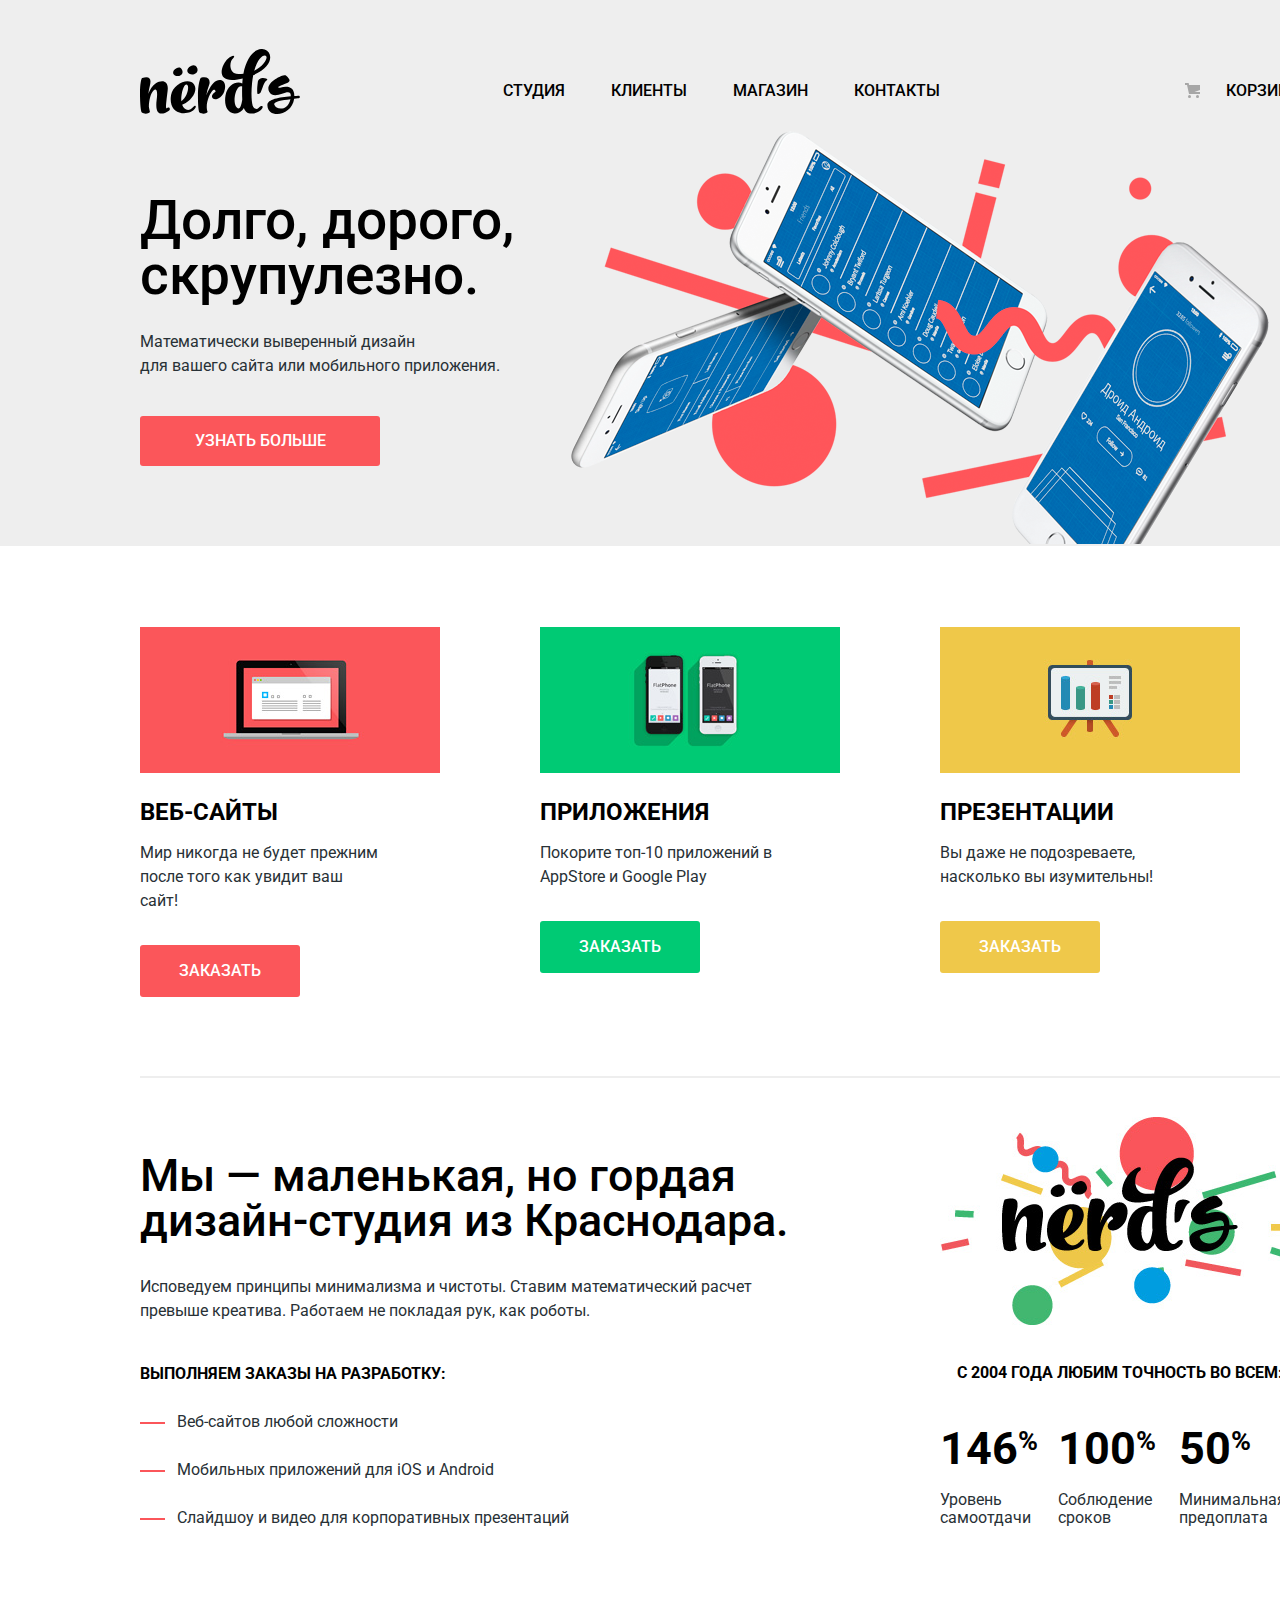
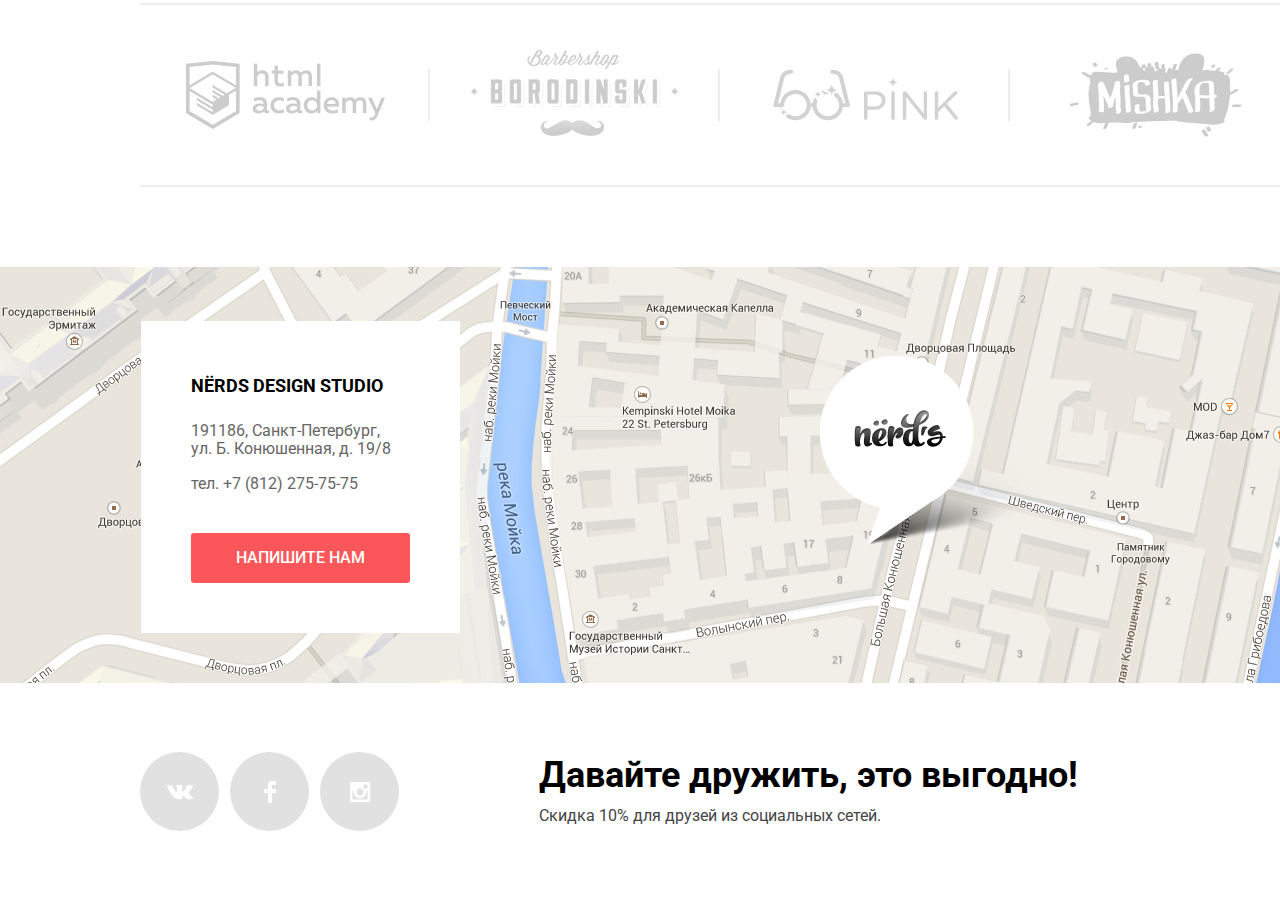
==== commit f2366553: "Декоративные элементы" ====
--- a/index.html
+++ b/index.html
@@ -23,7 +23,7 @@
         <li><a class=" navigation-item" href="visiters.html">Клиенты</a></li>
         <li><a class="navigation-item" href="catalog.html">Магазин</a></li>
         <li><a class=" navigation-item" href="contact.html">Контакты</a></li>
-        <li><a class="navigation-item" href="basket.html">Корзина</a></li>
+        <li class="basket"><a class="navigation-item" href="basket.html">Корзина</a></li>
       </ul>
     </nav>
   </header>
@@ -161,22 +161,22 @@
       </div>
     </section>
     <ul class="partner-list margin-aside">
-      <li>
+      <li class="partner-list-item">
         <a class="partner-link" href="">
           <img src="img/htmlacademy-logo.png" alt="Логотип ХТМЛ Академии" width="199" height="68">
         </a>
       </li>
-      <li>
+      <li class="partner-list-item">
         <a class="partner-link" href="">
           <img src="img/borodinski-logo.png" alt="Логотип Барбершопа Бородинский" width="209" height="90">
         </a>
       </li>
-      <li>
+      <li class="partner-list-item">
         <a class="partner-link" href="">
           <img src="img/pink-logo.png" alt="Логотип студии Пинк" width="185" height="52">
         </a>
       </li>
-      <li>
+      <li class="partner-list-item">
         <a class="partner-link" href="">
           <img src="img/mishka-logo.png" alt="Логотип магазина Мишка" width="173" height="84">
         </a>
@@ -200,18 +200,18 @@
     <div class="footer-bottom margin-aside">
       <ul class="social-list">
         <li>
-          <a class="social-link" href="vk.com" aria-label="Мы вконтакте ">
-            Вконтакте
+          <a class="social-link social-link-vk" href="vk.com" aria-label="Мы вконтакте ">
+            <span class="visually-hidden">Вконтакте</span>
           </a>
         </li>
         <li>
-          <a class="social-link" href="vk.com" aria-label="Мы в фейсбуку ">
-            Фейсбук
+          <a class="social-link social-link-fb" href="vk.com" aria-label="Мы в фейсбуку ">
+            <span class="visually-hidden">Фейсбук</span>
           </a>
         </li>
         <li>
-          <a class="social-link" href="vk.com" aria-label="Мы в инстаграме ">
-            инстаграм
+          <a class="social-link social-link-inst" href="vk.com" aria-label="Мы в инстаграме ">
+            <span class="visually-hidden">инстаграм</span>
           </a>
         </li>
       </ul>
--- a/css/style.css
+++ b/css/style.css
@@ -89,11 +89,28 @@
 }
 
 .navigation-list li {
+  position: relative;
+
   margin-left: 46px;
 }
-.navigation-list li:last-child {
+li.basket {
   margin-left: 244px;
+}
+
+.basket .navigation-item {
   padding-left: 42px;
+}
+
+.basket .navigation-item::before {
+  content: "";
+  position: absolute;
+  bottom: 13px;
+  left: 1px;
+
+  width: 15px;
+  height: 15px;
+
+  background: url("../img/basket-icon.svg");
 }
 
 .navigation-item {
@@ -199,7 +216,7 @@
 }
 
 .feature-title {
-  margin: 19px 0 17px;
+  margin: 17px 0 14px;
 
   font-weight: bold;
   font-size: 24px;
@@ -245,7 +262,7 @@
   display: flex;
   justify-content: space-between;
   padding-top: 39px;
-  padding-bottom: 74px;
+  padding-bottom: 73px;
 
   border-bottom: 2px solid #eeeeee;
 }
@@ -257,7 +274,7 @@
 
 .about-box-title {
   margin: 0;
-  margin-bottom: 34px;
+  margin-bottom: 32px;
 
   font-weight: 500;
   font-size: 45px;
@@ -273,7 +290,7 @@
 
 .about-box-order {
   margin: 0;
-  margin-bottom: 26px;
+  margin-bottom: 24px;
 
   font-weight: bold;
   text-transform: uppercase;
@@ -282,18 +299,32 @@
 .about-box-order-list {
   margin: 0;
   padding: 0;
+
+  list-style: none;
+  color: #283136;
+}
+
+.about-box-order-list li {
+  position: relative;
+
+  margin-bottom: 24px;
   padding-left: 37px;
-
-  list-style: none;
-  color: #283136;
-}
-
-.about-box-order-list li {
-  margin-bottom: 24px;
 }
 
 .about-box-order-list li:last-child {
   margin-bottom: 0;
+}
+
+.about-box-order-list li::before {
+  content: "";
+  position: absolute;
+  top: 50%;
+  left: 0;
+
+  width: 25px;
+  height: 2px;
+
+  background-color: #fb565a;
 }
 
 .about-statistic {
@@ -330,12 +361,22 @@
 }
 
 .stat-rate {
+  position: relative;
+
   margin: 0;
   margin-bottom: 37px;
 
   font-weight: bold;
   font-size: 45px;
   line-height: 10px;
+}
+
+.stat-rate::after {
+  content: "%";
+  position: absolute;
+  bottom: 8px;
+
+  font-size: 27px;;
 }
 
 .stat-description {
@@ -361,17 +402,48 @@
 }
 
 .partner-link {
+  position: relative;
+
   display: flex;
   width: 100%;
   height: 100%;
 }
 
+.partner-link::after {
+  content: "";
+  position: absolute;
+  top: 50%;
+  right: 0;
+
+  width: 2px;
+  height: 52px;
+
+  background-color: #eeeeee;
+  transform: translateY(-50%);
+}
+
+.partner-list-item:nth-child(4n) .partner-link::after {
+  content: none;
+}
+
 .partner-link img {
   margin: auto;
 }
 
 .map-container {
   position: relative;
+}
+
+.map-container::before {
+  content: "";
+  position: absolute;
+  top: 88px;
+  right: 390px;
+
+  width: 231px;
+  height: 190px;
+
+  background: url("../img/map-marker.png") no-repeat 100% 50%;
 }
 
 .contact-box {
@@ -426,10 +498,12 @@
 
 .footer-bottom {
   display: flex;
-  padding: 69px 0;
+  align-items: center;
+  padding: 62px 0 75px;
 }
 
 .social-list {
+  display: flex;
   margin: 0;
   margin-right: 140px;
   padding: 0;
@@ -437,6 +511,55 @@
   list-style: none;
 }
 
+.social-list li {
+  margin-right: 11px;
+}
+
+.social-list li:last-child {
+  margin-right: 0;
+}
+
+.social-link {
+  position: relative;
+
+  display: block;
+  width: 79px;
+  height: 79px;
+
+  background-color: #e1e1e1;
+  border-radius: 50%;
+}
+
+.social-link::before {
+  content: "";
+  position: absolute;
+  top: 50%;
+  left: 50%;
+
+  transform: translate(-50%, -50%);
+}
+
+.social-link-vk::before {
+  width: 26px;
+  height: 15px;
+
+  background: url("../img/vk-icon.svg");
+}
+
+.social-link-fb::before {
+  width: 12px;
+  height: 22px;
+
+  background: url("../img/fb-icon.svg");
+}
+
+.social-link-inst::before {
+  width: 21px;
+  height: 21px;
+
+  background: url("../img/insta-icon.svg");
+}
+
 .lead-container {
   display: flex;
   flex-direction: column;
@@ -444,6 +567,8 @@
 }
 
 .lead-title {
+  margin-bottom: 12px;
+
   font-weight: bold;
   font-size: 36px;
   line-height: 36px;
@@ -561,8 +686,53 @@
   border-radius: 3px;
 }
 
+.range-box::before {
+  content: "";
+  position: absolute;
+  top: 50%;
+  left: 50%;
+
+  width: 219px;
+  height: 2px;
+
+  background-color: #d7dcde;
+  transform: translate(-50%, -50%);
+}
+
+.range-box::after {
+  content: "";
+  position: absolute;
+  top: 50%;
+  left: 20px;
+
+  width: 152px;
+  height: 2px;
+
+  background-color: #00ca74;
+  transform: translateY(-50%);
+}
+
 .circle-button {
   position: absolute;
+  top: 50%;
+  z-index: 1;
+
+  width: 20px;
+  height: 20px;
+  padding: 0;
+
+  background-color: #ababab;
+  border: 8px solid #ffffff;
+  border-radius: 50%;
+  transform: translateY(-50%);
+}
+
+.min-button {
+  left: 20px;
+}
+
+.max-button {
+  left: 160px;
 }
 
 .price-box {
@@ -611,10 +781,29 @@
 }
 
 .type-item {
+  position: relative;
+
   padding-left: 36px;
 }
 
+.radio-box {
+  position: absolute;
+  top: -1px;
+  left: 0;
+
+  width: 25px;
+  height: 25px;
+
+  background: url("../img/radio-off.svg");
+}
+
+.type-item .type-input:checked ~ .radio-box {
+  background: url("../img/radio-on.svg");
+}
+
 .special-item {
+  position: relative;
+
   padding-left: 36px;
 }
 
@@ -625,6 +814,23 @@
   list-style: none;
   line-height: 20px;
   color: #283136;
+}
+
+.special-check {
+  position: absolute;
+  top: 0;
+  left: 0;
+
+  width: 23px;
+  height: 23px;
+
+  background: url("../img/checkbox-off.svg");
+}
+
+.special-item .special-input:checked ~ .special-check {
+  width: 27px;
+
+  background: url("../img/checkbox-on.svg");
 }
 
 .filter-button {
@@ -685,7 +891,47 @@
 }
 
 .arrow-list {
-  display: none;
+  display: flex;
+  margin: 0;
+  margin-left: 50px;
+  padding: 0;
+
+  list-style: none;
+}
+
+.arrow-list li {
+  width: 11px;
+  height: 10px;
+  margin-right: 18px;
+}
+
+.arrow-list li:last-child {
+  margin-right: 0;
+}
+
+.arrow-button {
+  display: block;
+  width: 0;
+  height: 0;
+
+  border: 10px solid #a6a6a6;
+}
+
+.arrow-current {
+  border-color: #000000;
+}
+
+.arrow-button {
+  border-right: 7px solid transparent;
+  border-left: 7px solid transparent;
+}
+
+.arrow-down {
+  border-bottom: none;
+}
+
+.arrow-up {
+  border-top: none;
 }
 
 .pattern-list {
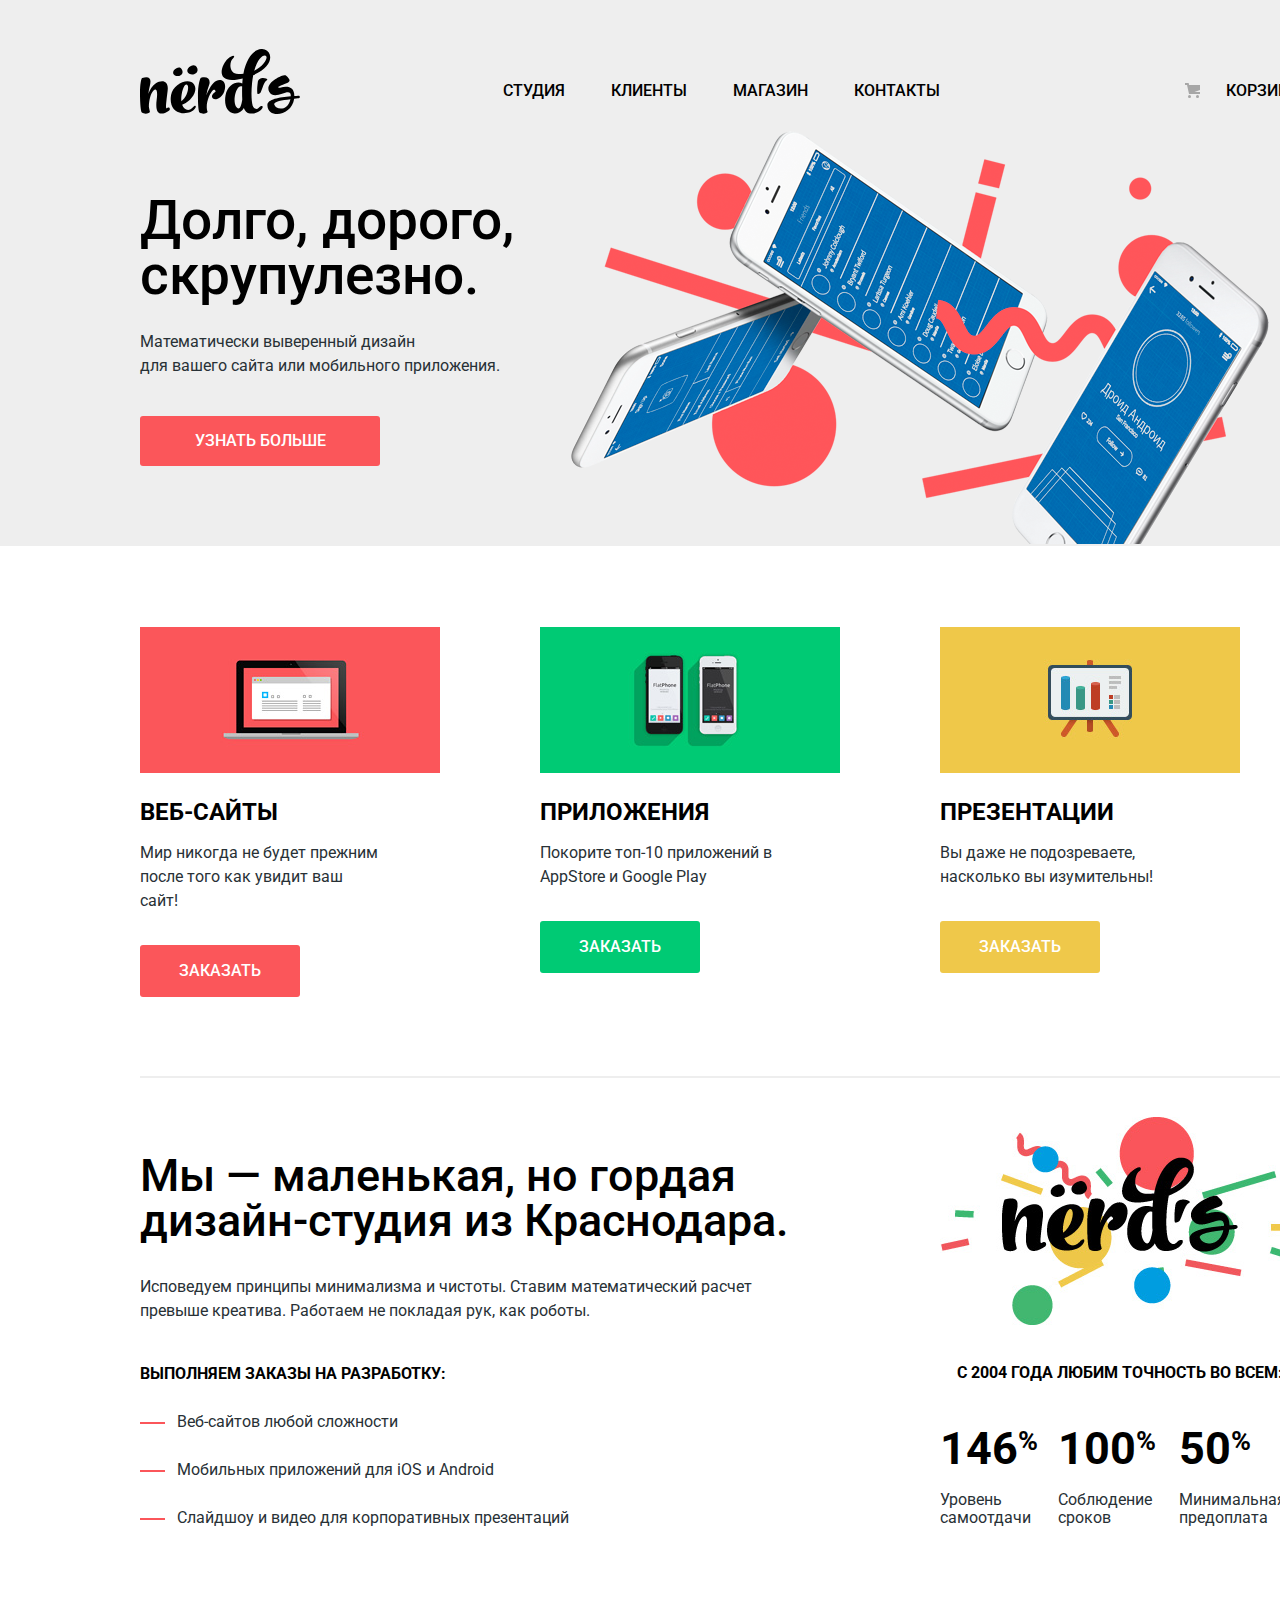
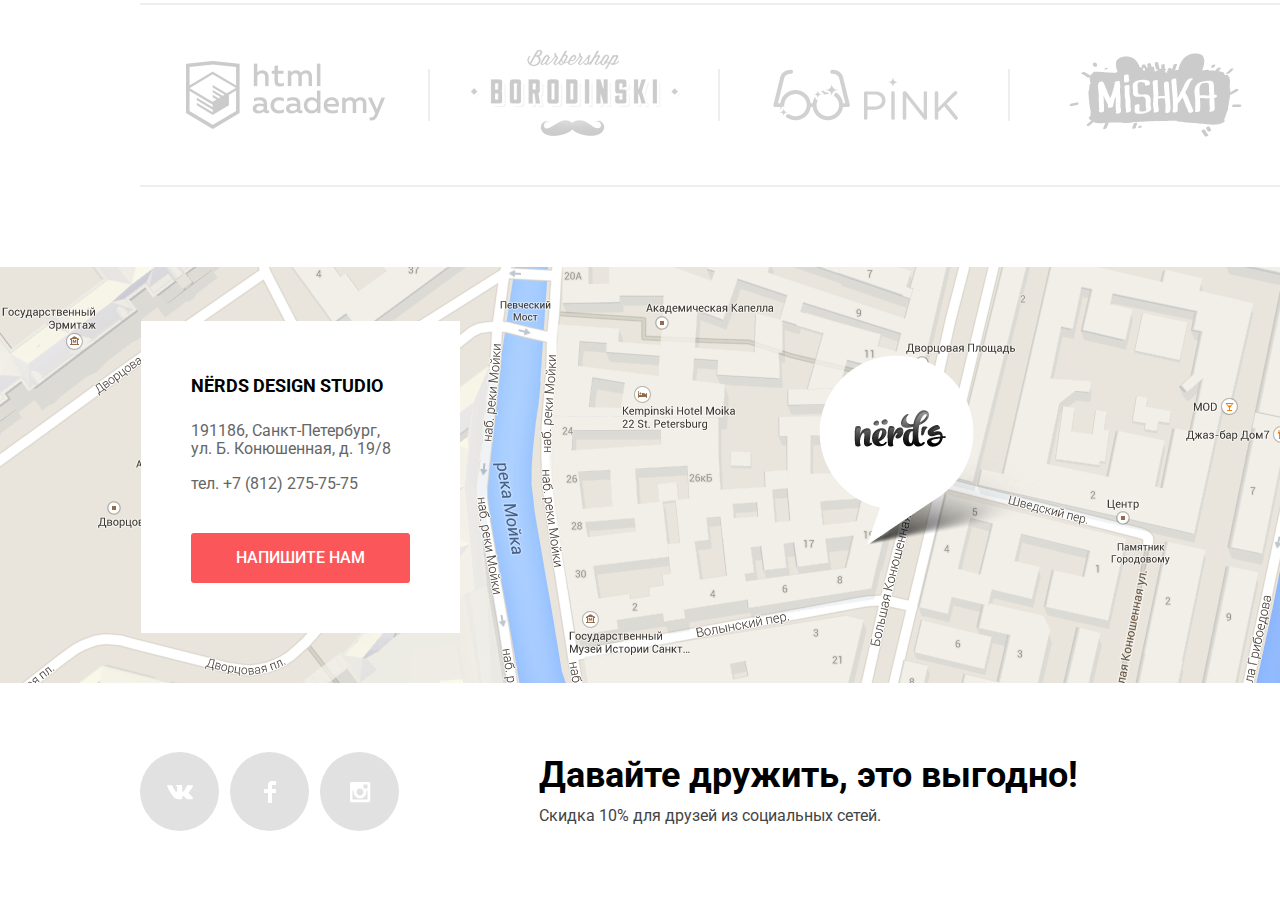
==== commit 32241ac8: "Соответствие styleguide" ====
--- a/index.html
+++ b/index.html
@@ -163,12 +163,12 @@
     <ul class="partner-list margin-aside">
       <li class="partner-list-item">
         <a class="partner-link" href="">
-          <img src="img/htmlacademy-logo.png" alt="Логотип ХТМЛ Академии" width="199" height="68">
-        </a>
-      </li>
-      <li class="partner-list-item">
-        <a class="partner-link" href="">
-          <img src="img/borodinski-logo.png" alt="Логотип Барбершопа Бородинский" width="209" height="90">
+          <img src="img/htmlacdemy-logo.png" alt="Логотип ХТМЛ Академии" width="199" height="68">
+        </a>
+      </li>
+      <li class="partner-list-item">
+        <a class="partner-link" href="">
+          <img src="img/borodinsli-logo.png" alt="Логотип Барбершопа Бородинский" width="209" height="90">
         </a>
       </li>
       <li class="partner-list-item">
@@ -223,21 +223,21 @@
   </footer>
   <section class="modal-window">
     <form class="form-box" action="https://echo.htmlacademy.ru" method="get">
-      <span class="form-title">Напишите нам</span>
-      <button class="modal-close" type="button">X</button>
-      <label class="input-box">
-        <span class="input-title">Ваше имя:</span>
-        <input class="input-name" type="text" name="name" placeholder="Имя Фамилия">
-      </label>
-      <label class="input-box">
-        <span class="input-title">Ваш e-mail:</span>
-        <input class="input-mail" type="email" name="mail" placeholder="email@example.com">
-      </label>
+      <p class="form-title">Напишите нам</p>
+      <button class="modal-close" type="button"></button>
+      <div class="user-box">
+        <label class="input-box">
+          <span class="input-title">Ваше имя:</span>
+          <input class="input-name" type="text" name="name" placeholder="Имя Фамилия">
+        </label>
+        <label class="input-box">
+          <span class="input-title">Ваш e-mail:</span>
+          <input class="input-mail" type="email" name="mail" placeholder="email@example.com">
+        </label>
+      </div>
       <label class="area-box">
         <span class="area-title">Текст письма:</span>
-        <textarea class="area-text">
-            В свободной форме
-        </textarea>
+        <textarea class="area-text" name="text" rows="5"placeholder="В свободной форме"></textarea>
       </label>
       <button class="letter-button" type="submit">ОТПРАВИТЬ</button>
     </form>
--- a/css/style.css
+++ b/css/style.css
@@ -77,6 +77,10 @@
   background-color: #eeeeee;
 }
 
+.logo-nerds:active {
+  opacity: 0.3;
+}
+
 .navigation-list {
   display: flex;
   margin: 0;
@@ -93,6 +97,7 @@
 
   margin-left: 46px;
 }
+
 li.basket {
   margin-left: 244px;
 }
@@ -118,6 +123,15 @@
   padding: 16px 0 5px;
 
   vertical-align: middle;
+}
+
+.navigation-item:hover,
+.navigation-item:focus {
+  color: #fb565a;
+}
+
+.navigation-item:active {
+  color: rgba(0, 0, 0, 0.3);
 }
 
 .promo-widget {
@@ -184,6 +198,17 @@
   border-radius: 3px;
 }
 
+.slider-button:hover,
+.slider-button:focus {
+  background-color: #e74246;
+}
+
+.slider-button:active {
+  color: rgba(255, 255, 255, 0.3);
+
+  background-color: #d7373b;
+}
+
 .slide-picture {
   position: absolute;
   top: 0;
@@ -251,11 +276,45 @@
   background-color: #fb565a;
 }
 
+.red:hover,
+.red:focus {
+  background-color: #e74246;
+}
+
+.red:active {
+  color: rgba(255, 255, 255, 0.3);
+
+  background-color: #d7373b;
+}
+
 .green {
   background-color: #00ca74;
 }
+
+.green:hover,
+.green:focus {
+  background-color: #00bc6c;
+}
+
+.green:active {
+  color: rgba(255, 255, 255, 0.3);
+
+  background-color: #00aa62;
+}
+
 .yellow {
   background-color: #efc84a;
+}
+
+.yellow:hover,
+.yellow:focus {
+  background-color: #eab534;
+}
+
+.yellow:active {
+  color: rgba(255, 255, 255, 0.3);
+
+  background-color: #e5a722;
 }
 
 .about {
@@ -407,6 +466,19 @@
   display: flex;
   width: 100%;
   height: 100%;
+}
+
+.partner-link img {
+  opacity: 0.2;
+}
+
+.partner-link:hover img,
+.partner-link:focus img {
+  opacity: 1;
+}
+
+.partner-link:active img {
+  opacity: 0.1;
 }
 
 .partner-link::after {
@@ -530,6 +602,15 @@
   border-radius: 50%;
 }
 
+.social-link:hover,
+.social-link:focus {
+  background-color: #e74246;
+}
+
+.social-link:active {
+  background-color: #d7373b;
+}
+
 .social-link::before {
   content: "";
   position: absolute;
@@ -560,6 +641,10 @@
   background: url("../img/insta-icon.svg");
 }
 
+.social-link:active::before {
+  opacity: 0.3;
+}
+
 .lead-container {
   display: flex;
   flex-direction: column;
@@ -581,17 +666,84 @@
 
 .modal-window {
   display: none;
-}
-
-/* .font-title {
+  position: fixed;
+  top: 50%;
+  left: 50%;
+  transform: translate(-50%,-50%);
+  background-color: #ffffff;
+  width: 960px;
+  padding: 73px 100px 84px;
+  box-sizing: border-box;
+  box-shadow: 0px 20px 40px 0 rgba(0, 1, 1, 0.75);
+}
+
+.form-box {
+  position: relative;
+}
+
+.form-title {
   font-weight: 500;
+  line-height: 45px;
   font-size: 45px;
-  line-height: 45px;
-} */
+  margin: 0;
+  margin-bottom: 45px;
+}
+
+.modal-close {
+  position: absolute;
+  right: 0;
+  top: 0;
+  border: none;
+  background-color: transparent;
+  width: 25px;
+  height: 25px;
+  padding: 0;
+}
+
+.modal-close::before,
+.modal-close::after {
+  content: "";
+  height: 26px;
+  width: 3px;
+  background-color: #fb565a;
+  position: absolute;
+  top: 0;
+  border-radius: 10px;
+  opacity: 0.3;
+}
+
+.modal-close::before {
+  transform: rotate(45deg);
+}
+
+.modal-close::after {
+  transform: rotate(-45deg);
+}
+
+.modal-close:hover::before,
+.modal-close:hover::after,
+.modal-close:focus::before,
+.modal-close:focus::after {
+  opacity: 1;
+}
+
+.modal-close:active::before,
+.modal-close:active::after {
+  opacity: 0.1;
+}
+
+.user-box {
+  display: flex;
+  justify-content: space-between;
+  margin-bottom: 35px;
+}
 
 .input-title {
   font-weight: bold;
   line-height: 18px;
+  margin-bottom: 12px;
+  display: inline-block;
+  vertical-align: middle;
 }
 
 .input-name,
@@ -601,14 +753,89 @@
   color: rgba(68, 68, 68, 0.5);
 }
 
+.input-name::placeholder,
+.input-mail::placeholder,
+.area-text::placeholder {
+  line-height: 18px;
+  color: rgba(68, 68, 68, 0.5);
+}
+
+.input-name,
+.input-mail {
+  border: 2px solid #d7dcde;
+  width: 100%;
+  padding: 18px 16px;
+  box-sizing: border-box;
+  border-radius: 3px;
+}
+
 .area-title {
   font-weight: bold;
   line-height: 18px;
+  margin-bottom: 12px;
+  display: inline-block;
+  vertical-align: middle;
+}
+
+.area-text {
+  border: 2px solid #d7dcde;
+  width: 100%;
+  padding: 15px;
+  box-sizing: border-box;
+  border-radius: 3px;
+  resize: none;
+  margin-bottom: 47px;
+}
+
+.input-box {
+width: 360px;
+}
+
+.input-box:last-of-type {
+  margin-right: 0;
+}
+
+.input-name:hover,
+.input-mail:hover,
+.area-text:hover {
+  color: rgba(68, 68, 68, 0.5);
+  border: 2px solid #b4b9bb;
+}
+
+.input-name:focus,
+.input-mail:focus,
+.area-text:focus {
+  color: #444444;
+  border: 2px solid #000000;
+}
+
+.input-name:focus::placeholder,
+.input-mail:focus::placeholder,
+.area-text:focus::placeholder {
+  color: #444444;
+}
+
+.input-name:invalid,
+.input-mail:invalid,
+.area-text:invalid {
+  border: 2px solid #e74246;
+}
+
+.input-name:invalid::placeholder,
+.input-mail:invalid::placeholder,
+.area-text:invalid::placeholder {
+ color: #e74246;
 }
 
 .letter-button {
   font-weight: 500;
-  font-weight: 500;
+  border-radius: 3px;
+  background-color: #fb565a;
+  color: #ffffff;
+  border: none;
+  padding: 16px;
+  min-width: 260px;
+  box-sizing: border-box;
   line-height: 18px;
 }
 
@@ -786,6 +1013,10 @@
   padding-left: 36px;
 }
 
+.type-item:active {
+  color: rgba(40, 49, 54, 0.3);
+}
+
 .radio-box {
   position: absolute;
   top: -1px;
@@ -793,7 +1024,7 @@
 
   width: 25px;
   height: 25px;
-
+opacity: 0.4;
   background: url("../img/radio-off.svg");
 }
 
@@ -801,10 +1032,23 @@
   background: url("../img/radio-on.svg");
 }
 
+.type-item:hover .radio-box,
+.type-input:focus + .radio-box {
+  opacity: 1;
+}
+
+.type-input:active + .radio-box {
+  opacity: 0.1;
+}
+
 .special-item {
   position: relative;
 
   padding-left: 36px;
+}
+
+.special-item:active {
+  color: rgba(40, 49, 54, 0.3);
 }
 
 .special-list {
@@ -820,7 +1064,7 @@
   position: absolute;
   top: 0;
   left: 0;
-
+opacity: 0.4;
   width: 23px;
   height: 23px;
 
@@ -831,6 +1075,15 @@
   width: 27px;
 
   background: url("../img/checkbox-on.svg");
+}
+
+.special-item:hover .special-check,
+.special-input:focus + .special-check {
+  opacity: 1;
+}
+
+.special-input:active + .special-check {
+  opacity: 0.1;
 }
 
 .filter-button {
@@ -845,6 +1098,17 @@
   border-radius: 3px;
 }
 
+.filter-button:hover,
+.filter-button:focus {
+  background-color: #dfdfdf;
+}
+
+.filter-button:active {
+  color: rgba(0, 0, 0, 0.3);
+
+  background-color: #d5d5d5;
+}
+
 .catalog {
   width: 760px;
 }
@@ -888,6 +1152,15 @@
 
 .sort-type-list li:last-child {
   margin-right: 0;
+}
+
+.sort-type-item:hover,
+.sort-type-item:focus {
+  color: rgba(0, 0, 0, 0.6);
+}
+
+.sort-type-item:active {
+  color: #000000;
 }
 
 .arrow-list {
@@ -913,12 +1186,24 @@
   display: block;
   width: 0;
   height: 0;
-
+ opacity: 0.2;
   border: 10px solid #a6a6a6;
+}
+
+.arrow-button:hover,
+.arrow-button:focus {
+  opacity: 1;
+}
+
+.arrow-button:active {
+  border-color: #000000;
+  border-right: 7px solid transparent;
+  border-left: 7px solid transparent;
 }
 
 .arrow-current {
   border-color: #000000;
+  opacity: 1;
 }
 
 .arrow-button {
@@ -944,36 +1229,90 @@
   list-style: none;
 }
 
-.pattern-list li {
+
+
+.pattern-list-item {
   display: flex;
   flex-direction: column;
   margin-right: 40px;
   margin-bottom: 33px;
-}
-
-.pattern-list li:nth-child(2n) {
+  position: relative;
+}
+
+.pattern-list-item:nth-child(2n) {
   margin-right: 0;
+}
+
+.pattern-list-item svg {
+  opacity: 0.12;
+}
+
+.pattern-list-item:hover svg {
+  opacity: 1;
 }
 
 .pattern-list .product-info {
   display: none;
+  position: absolute;
+  bottom: 0;
+  background-color: #eeeeee;
+  width: 100%;
+  text-align: center;
+  padding: 27px 60px 43px;
+  box-sizing: border-box;
+}
+
+.pattern-list-item:hover .product-info{
+  display: block;
+}
+
+.product-title {
+  margin: 0;
+  margin-bottom: 15px;
 }
 
 .product-title-link {
   font-weight: bold;
   font-size: 18px;
   line-height: 30px;
+  text-transform: uppercase;
+}
+
+.product-title-link:hover,
+.product-title-link:focus {
+  color: #fb565a;
+}
+
+.product-title-link:active {
+  color: rgba(0, 0, 0, 0.3);
 }
 
 .product-text {
   line-height: 18px;
   color: #666666;
+  margin: 0;
+  margin-bottom: 32px;
 }
 
 .button-price {
   font-weight: 500;
   line-height: 18px;
   color: #ffffff;
+  background-color: #fb565a;
+  display: block;
+  padding: 15px 5px;
+  margin: 0 20px;
+  border-radius: 3px;
+  text-transform: uppercase;
+}
+
+.button-price:hover,
+.button-price:focus {
+  background-color: #e74246;
+}
+
+.button-price:active {
+  background-color: #d7373b;
 }
 
 .pagination {
@@ -1001,7 +1340,19 @@
   border-radius: 3px;
 }
 
-.pagination-current {
+.pagination-item:hover,
+.pagination-item:focus {
+ background-color: #dfdfdf;
+ border: 2px solid #dfdfdf;
+}
+
+.pagination-item:active {
+  background-color: #d5d5d5;
+  color: rgba(0, 0, 0, 0.3);
+  border: 2px solid #d5d5d5;
+}
+
+.pagination .pagination-current {
   background-color: #ffffff;
   border: 3px solid #dbdbdb;
 }
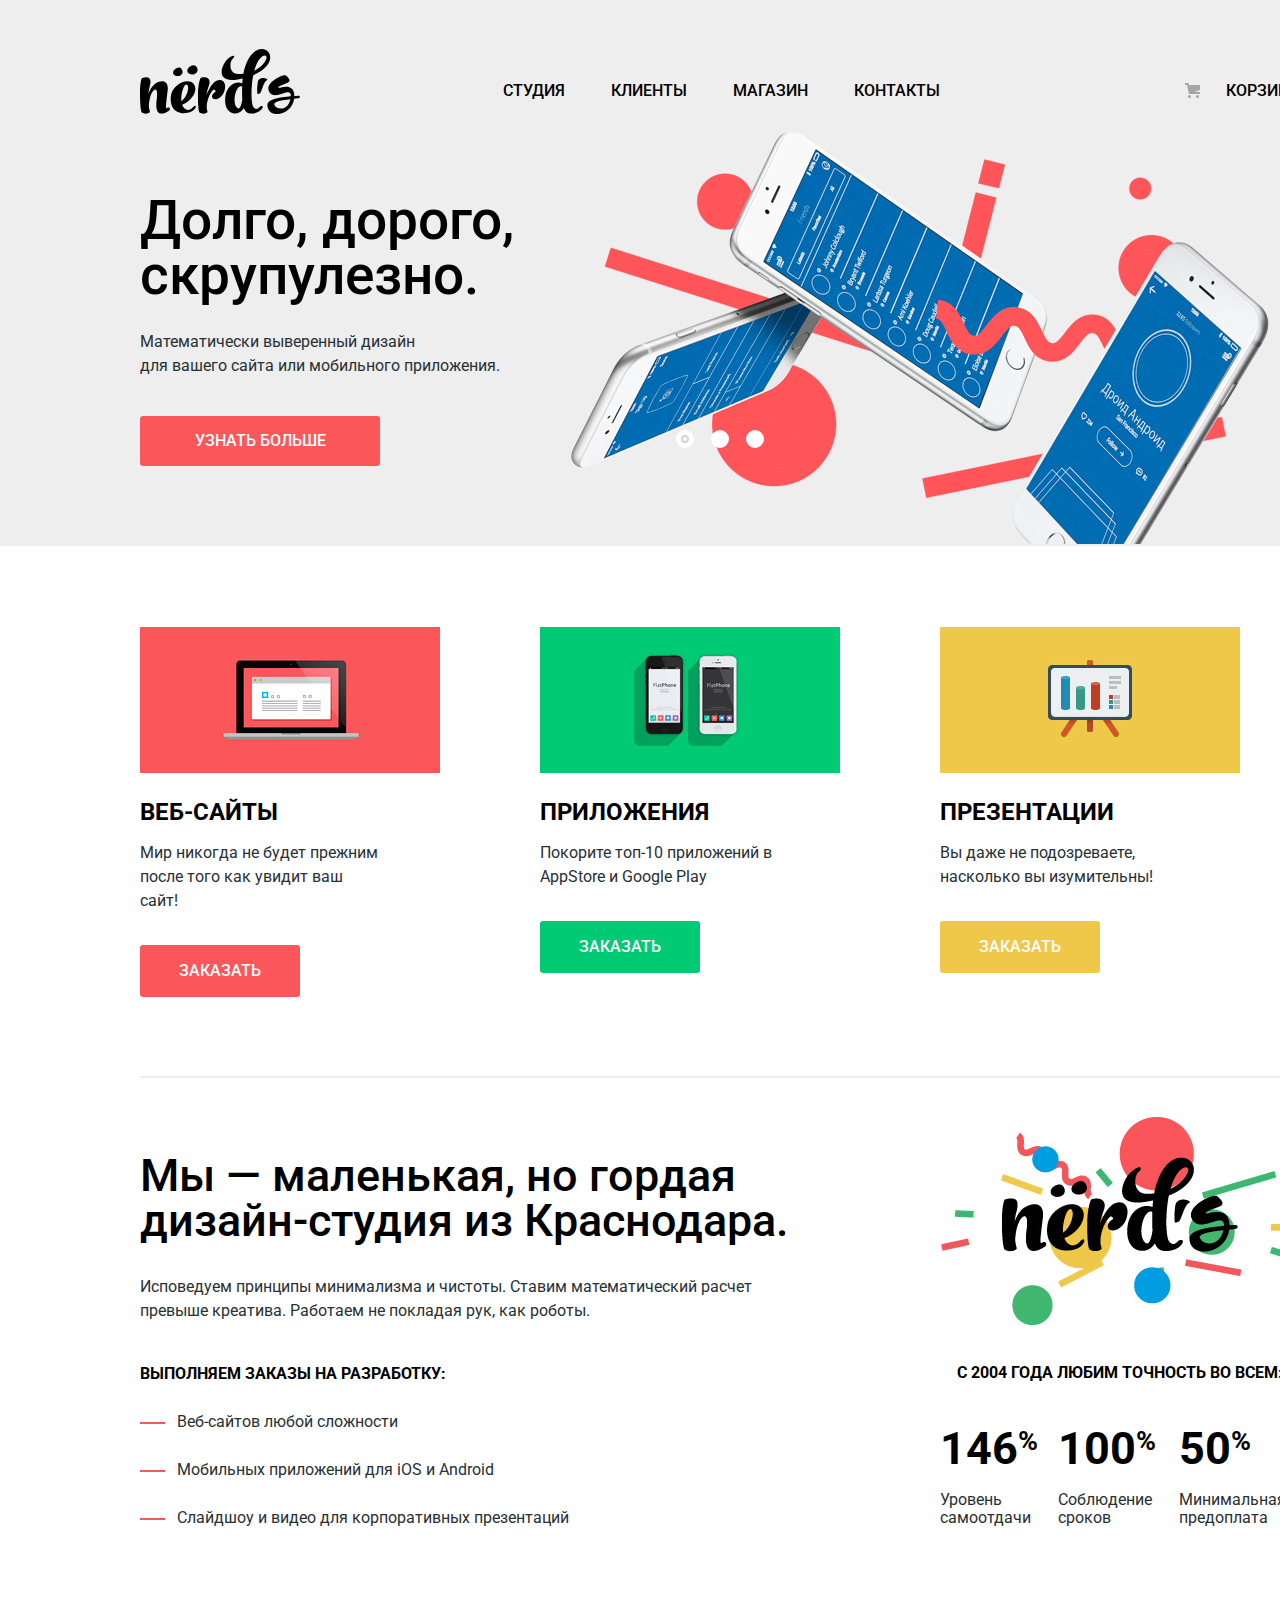
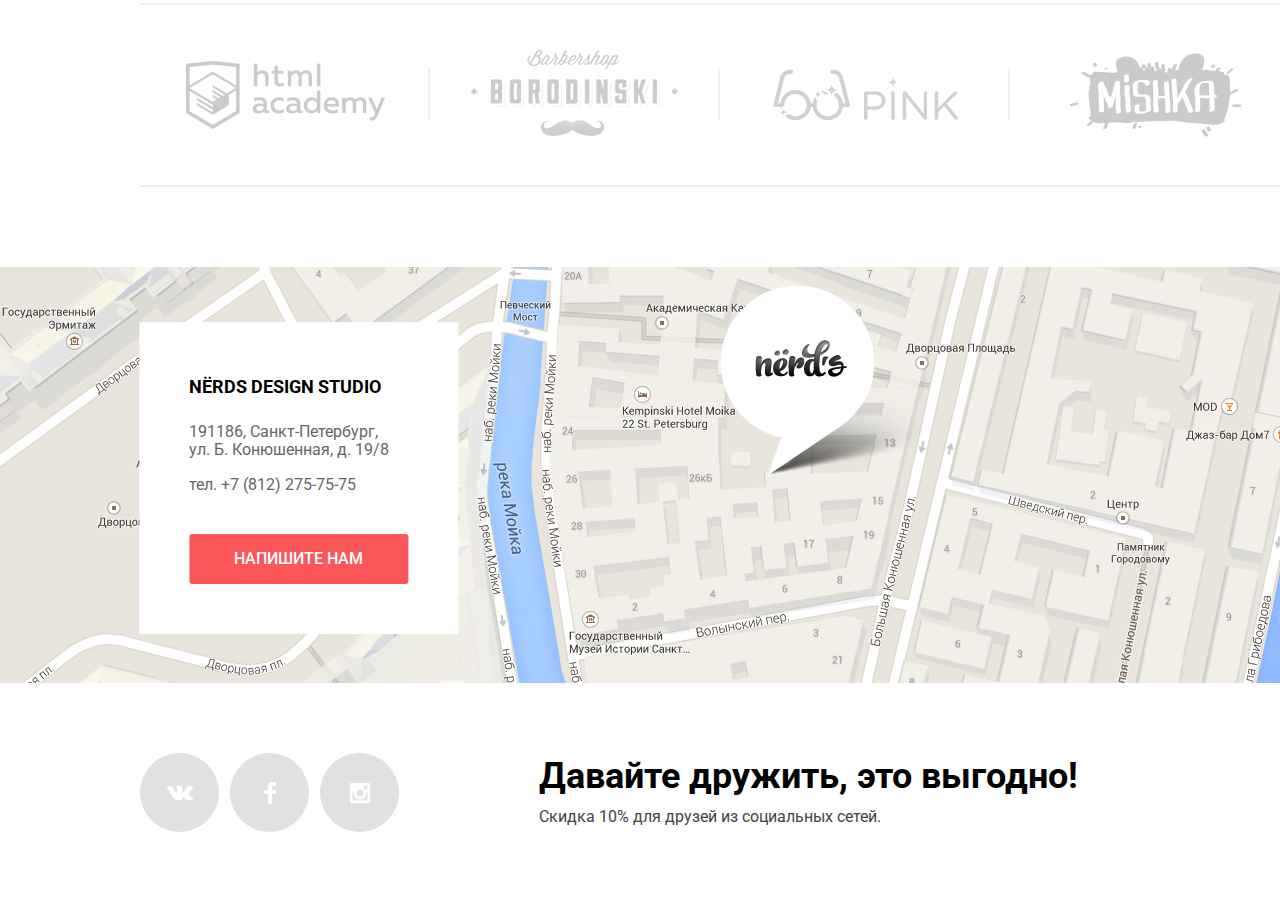
==== commit b22b92a5: "Скрипты + кроссбраузерность" ====
--- a/index.html
+++ b/index.html
@@ -4,11 +4,11 @@
   <meta charset="utf-8">
   <title>Nerds главная</title>
   <link href="https://fonts.googleapis.com/css?family=Roboto:400,500,700&display=swap&subset=cyrillic" rel="stylesheet">
-  <link href="css/style.css" rel="stylesheet">
+  <link href="css/style.min.css" rel="stylesheet">
   <link href="css/normalize.css" rel="stylesheet">
 </head>
-<body class="main-container">
-  <header class="page-header">
+<body>
+  <header class="page-header main-container">
     <a class="logo-nerds" href="">
       <svg xmlns="http://www.w3.org/2000/svg" width="160" height="65" viewBox="0 0 160 65">
         <path
@@ -27,15 +27,15 @@
       </ul>
     </nav>
   </header>
-  <main class="page-content">
+  <main class="page-content main-container">
     <h1 class="visually-hidden">Главная страница веб-студии Нердс</h1>
     <section class="promo-widget">
       <h2 class="visually-hidden">Слайдер Нердс</h2>
       <nav class="widget-navigation">
         <ul class="widget-navigation-list">
-          <li><a class="widget-button" aria-label="Первый слайд"></a></li>
-          <li><a class="widget-button" aria-label="Второй слайд"></a></li>
-          <li><a class="widget-button" aria-label="Третий слайд"></a></li>
+          <li><button class="widget-button widget-button-active" aria-label="Первый слайд"></button></li>
+          <li><button class="widget-button" aria-label="Второй слайд"></button></li>
+          <li><button class="widget-button" aria-label="Третий слайд"></button></li>
         </ul>
       </nav>
       <article class="promo-slide   promo-slide-active">
@@ -49,7 +49,7 @@
             Математически выверенный дизайн<br>
             для вашего сайта или мобильного приложения.
           </p>
-          <a class="slider-button">Узнать больше</a>
+          <a class="slider-button" href="">Узнать больше</a>
         </div>
         <img class="slide-picture" src="img/slide-picture1.png" alt="Разработка мобильных сайтов" width="698" height="413">
       </article>
@@ -64,7 +64,7 @@
             Никакого креатива, только математические формулы
             для расчета идеальных пропорций.
           </p>
-          <a class="slider-button">Узнать больше</a>
+          <a class="slider-button" href="">Узнать больше</a>
         </div>
         <img class="slide-picture" src="img/slide-picture2.png" alt="Разработка сайтов под десктоп" width="663" height="430">
       </article>
@@ -79,7 +79,7 @@
             Работать днем, как все? Мы против этого.<br>
             Ближе к полуночи работа только начинается.
           </p>
-          <a class="slider-button">Узнать больше</a>
+          <a class="slider-button" href="">Узнать больше</a>
         </div>
         <img class="slide-picture" src="img/slide-picture3.png" alt="Разработка сайтов под планшеты" width="759" height="411">
       </article>
@@ -93,7 +93,7 @@
           <p class="feature-text">
             Мир никогда не будет прежним после того как увидит ваш сайт!
           </p>
-          <a class="feature-button red">ЗАКАЗАТЬ</a>
+          <a class="feature-button red" href="">ЗАКАЗАТЬ</a>
         </li>
         <li>
           <img src="img/advantage-picture-green.png" width="300" height="146" alt="">
@@ -101,7 +101,7 @@
           <p class="feature-text">
             Покорите топ-10 приложений в AppStore и Google Play
           </p>
-          <a class="feature-button green">ЗАКАЗАТЬ</a>
+          <a class="feature-button green" href="">ЗАКАЗАТЬ</a>
         </li>
         <li>
           <img src="img/advantage-picture-yellow.png" width="300" height="146" alt="">
@@ -110,7 +110,7 @@
             Вы даже не подозреваете,
             насколько вы изумительны!
           </p>
-          <a class="feature-button yellow">ЗАКАЗАТЬ</a>
+          <a class="feature-button yellow" href="">ЗАКАЗАТЬ</a>
         </li>
       </ul>
     </section>
@@ -183,43 +183,43 @@
       </li>
     </ul>
   </main>
-  <footer class="page-footer">
-    <div class="map-container">
-      <article class="contact-box">
-        <h3 class="visually-hidden">Наши контакты</h3>
-        <p class="contact-name">NЁRDS DESIGN STUDIO</p>
-        <p class="contact-address">
-          191186, Санкт-Петербург,
-          ул.&nbsp;Б.&nbsp;Конюшенная, д. 19/8
-        </p>
-        <p class="contact-tel">тел. +7 (812) 275-75-75</p>
-        <a class="write-to-us" href="to-us.html">Напишите нам</a>
-      </article>
-      <img src="img/map.png" alt="191186, Санкт-Петербург, ул. Б. Конюшенная, д. 19/8" width="1440" height="416">
-    </div>
-    <div class="footer-bottom margin-aside">
-      <ul class="social-list">
-        <li>
-          <a class="social-link social-link-vk" href="vk.com" aria-label="Мы вконтакте ">
-            <span class="visually-hidden">Вконтакте</span>
-          </a>
-        </li>
-        <li>
-          <a class="social-link social-link-fb" href="vk.com" aria-label="Мы в фейсбуку ">
-            <span class="visually-hidden">Фейсбук</span>
-          </a>
-        </li>
-        <li>
-          <a class="social-link social-link-inst" href="vk.com" aria-label="Мы в инстаграме ">
-            <span class="visually-hidden">инстаграм</span>
-          </a>
-        </li>
-      </ul>
-      <p class="lead-container">
-        <span class="lead-title">Давайте дружить, это выгодно!</span>
-        <span class="lead-text">Скидка 10% для друзей из социальных сетей.</span>
+  <div class="map-container">
+    <iframe
+      src="https://www.google.com/maps/embed?pb=!1m18!1m12!1m3!1d1188.380693428783!2d30.322144996161782!3d59.93861123884395!2m3!1f0!2f0!3f0!3m2!1i1024!2i768!4f13.1!3m3!1m2!1s0x4696310fca145cc1%3A0x42b32648d8238007!2z0JHQvtC70YzRiNCw0Y8g0JrQvtC90Y7RiNC10L3QvdCw0Y8g0YPQuy4sIDE5LzgsINCh0LDQvdC60YIt0J_QtdGC0LXRgNCx0YPRgNCzLCAxOTExODY!5e0!3m2!1sru!2sru!4v1562489812154!5m2!1sru!2sru"
+      width="600" height="450" style="border:0" allowfullscreen></iframe>
+    <article class="contact-box">
+      <h3 class="visually-hidden">Наши контакты</h3>
+      <p class="contact-name">NЁRDS DESIGN STUDIO</p>
+      <p class="contact-address">
+        191186, Санкт-Петербург,
+        ул.&nbsp;Б.&nbsp;Конюшенная, д. 19/8
       </p>
-    </div>
+      <p class="contact-tel">тел. +7 (812) 275-75-75</p>
+      <a class="write-to-us" href="to-us.html">Напишите нам</a>
+    </article>
+  </div>
+  <footer class="page-footer main-container footer-bottom">
+    <ul class="social-list">
+      <li>
+        <a class="social-link social-link-vk" href="vk.com" aria-label="Мы вконтакте ">
+          <span class="visually-hidden">Вконтакте</span>
+        </a>
+      </li>
+      <li>
+        <a class="social-link social-link-fb" href="fb.com" aria-label="Мы в фейсбуку ">
+          <span class="visually-hidden">Фейсбук</span>
+        </a>
+      </li>
+      <li>
+        <a class="social-link social-link-inst" href="inst.com" aria-label="Мы в инстаграме ">
+          <span class="visually-hidden">инстаграм</span>
+        </a>
+      </li>
+    </ul>
+    <p class="lead-container">
+      <span class="lead-title">Давайте дружить, это выгодно!</span>
+      <span class="lead-text">Скидка 10% для друзей из социальных сетей.</span>
+    </p>
   </footer>
   <section class="modal-window">
     <form class="form-box" action="https://echo.htmlacademy.ru" method="get">
@@ -237,10 +237,11 @@
       </div>
       <label class="area-box">
         <span class="area-title">Текст письма:</span>
-        <textarea class="area-text" name="text" rows="5"placeholder="В свободной форме"></textarea>
+        <textarea class="area-text" name="text" rows="5" placeholder="В свободной форме"></textarea>
       </label>
       <button class="letter-button" type="submit">ОТПРАВИТЬ</button>
     </form>
   </section>
+  <script src="js/script.min.js"></script>
 </body>
 </html>
--- a/css/style.min.css
+++ b/css/style.min.css
@@ -0,0 +1 @@
+body{font-size:16px;line-height:24px;font-family:"Roboto",Arial,sans-serif;color:#000;background-color:#fff}a{color:inherit;text-decoration:none}.visually-hidden{position:absolute;width:1px;height:1px;margin:-1px;padding:0;overflow:hidden;border:0;clip:rect(0 0 0 0)}.main-container{-webkit-box-sizing:border-box;box-sizing:border-box;width:1440px;margin:0 auto}.page-header{display:-webkit-box;display:-ms-flexbox;display:flex;-webkit-box-pack:justify;-ms-flex-pack:justify;justify-content:space-between;-webkit-box-align:center;-ms-flex-align:center;align-items:center;padding:49px 140px 0 140px;background-color:#eee}.logo-nerds:active{opacity:.3}.navigation-list{display:-webkit-box;display:-ms-flexbox;display:flex;margin:0;padding:0;list-style:none;font-weight:500;line-height:30px;text-transform:uppercase}.navigation-list li{position:relative;margin-left:46px}li.basket{margin-left:244px}.basket .navigation-item{padding-left:42px}.basket .navigation-item::before{content:"";position:absolute;bottom:13px;left:1px;width:15px;height:15px;background:url(../img/basket-icon.svg)}.navigation-item{display:inline-block;padding:16px 0 5px;vertical-align:middle}.navigation-item:hover,.navigation-item:focus{color:#fb565a}.navigation-item:active{color:rgba(0,0,0,.3)}.promo-widget{position:relative;padding:10px 140px 0;overflow:hidden;background-color:#eee}.widget-navigation-list{position:absolute;right:50%;bottom:23%;z-index:1;display:-webkit-box;display:-ms-flexbox;display:flex;margin:0;padding:0;list-style:none;-webkit-transform:translateX(50%);-ms-transform:translateX(50%);transform:translateX(50%)}.widget-navigation-list li{position:relative;margin-right:17px}.widget-navigation-list li:last-child{margin-right:0}.widget-button{display:block;-webkit-box-sizing:border-box;box-sizing:border-box;width:18px;height:18px;padding:0;background-color:#fff;border:5px solid #fff;border-radius:50%}.widget-button-active{background-color:#d5d5d5}.widget-button-active::before{content:"";position:absolute;top:50%;left:50%;width:4px;height:4px;background-color:#fff;border-radius:50%;-webkit-transform:translate(-50%,-50%);-ms-transform:translate(-50%,-50%);transform:translate(-50%,-50%)}.promo-slide{position:relative;display:none}.promo-slide-active{display:block}.slide-text-box{-webkit-box-sizing:border-box;box-sizing:border-box;width:100%;padding:62px 640px 80px 0}.text-box-head{margin:0 0 27px;font-weight:500;font-size:55px;line-height:55px}.text-box-description{margin:0 0 38px;padding-right:95px;color:#283136}.slider-button{display:inline-block;min-width:240px;max-width:400px;margin-right:30px;padding:16px 0;font-weight:500;line-height:18px;vertical-align:middle;text-align:center;color:#fff;text-transform:uppercase;background:#fb565a;border-radius:3px}.slider-button:hover,.slider-button:focus{background-color:#e74246}.slider-button:active{color:rgba(255,255,255,.3);background-color:#d7373b}.slide-picture{position:absolute;top:0;right:31px}.page-content{padding-bottom:80px}.feature-list{display:-webkit-box;display:-ms-flexbox;display:flex;-ms-flex-wrap:wrap;flex-wrap:wrap;margin:0;padding:81px 0 0;list-style:none;border-bottom:2px solid #eee}.feature-list li{width:300px;margin-right:100px;margin-bottom:79px}.feature-list li:nth-child(3n){margin-right:0}.feature-title{margin:17px 0 14px;font-weight:700;font-size:24px;line-height:30px;text-transform:uppercase}.feature-text{margin:0;margin-bottom:32px;padding-right:56px;color:#283136}.feature-button{display:inline-block;min-width:150px;max-width:290px;padding:17px 5px;font-weight:500;line-height:18px;vertical-align:middle;text-align:center;color:#fff;border-radius:3px}.red{background-color:#fb565a}.red:hover,.red:focus{background-color:#e74246}.red:active{color:rgba(255,255,255,.3);background-color:#d7373b}.green{background-color:#00ca74}.green:hover,.green:focus{background-color:#00bc6c}.green:active{color:rgba(255,255,255,.3);background-color:#00aa62}.yellow{background-color:#efc84a}.yellow:hover,.yellow:focus{background-color:#eab534}.yellow:active{color:rgba(255,255,255,.3);background-color:#e5a722}.about{display:-webkit-box;display:-ms-flexbox;display:flex;-webkit-box-pack:justify;-ms-flex-pack:justify;justify-content:space-between;padding-top:39px;padding-bottom:73px;border-bottom:2px solid #eee}.about-box{width:680px;padding:36px 0 0}.about-box-title{margin:0;margin-bottom:32px;font-weight:500;font-size:45px;line-height:45px}.about-box-text{margin:0;margin-bottom:39px;color:#283136}.about-box-order{margin:0;margin-bottom:24px;font-weight:700;text-transform:uppercase}.about-box-order-list{margin:0;padding:0;list-style:none;color:#283136}.about-box-order-list li{position:relative;margin-bottom:24px;padding-left:37px}.about-box-order-list li:last-child{margin-bottom:0}.about-box-order-list li::before{content:"";position:absolute;top:50%;left:0;width:25px;height:2px;background-color:#fb565a}.about-statistic{width:360px;text-align:center}.about-statistic img{display:block;margin-bottom:36px}.slogan{margin:0;margin-bottom:59px;font-weight:700;text-transform:uppercase}.about-statistic-list{display:-webkit-box;display:-ms-flexbox;display:flex;margin:0;padding:0;list-style:none}.about-statistic-list li{margin-right:27px;text-align:left}.stat-rate{position:relative;margin:0;margin-bottom:37px;font-weight:700;font-size:45px;line-height:10px}.stat-rate::after{content:"%";position:absolute;bottom:8px;font-size:27px;;}.stat-description{margin:0;line-height:18px;color:#283136}.partner-list{display:-webkit-box;display:-ms-flexbox;display:flex;-ms-flex-wrap:wrap;flex-wrap:wrap;margin:0;padding:0;list-style:none;border-bottom:2px solid #eee}.partner-list li{flex:1;-webkit-box-flex:1;min-height:180px;-ms-flex:1}.partner-link{position:relative;display:-webkit-box;display:-ms-flexbox;display:flex;width:100%;height:100%}.partner-link img{opacity:.2}.partner-link:hover img,.partner-link:focus img{opacity:1}.partner-link:active img{opacity:.1}.partner-link::after{content:"";position:absolute;top:50%;right:0;width:2px;height:52px;background-color:#eee;-webkit-transform:translateY(-50%);-ms-transform:translateY(-50%);transform:translateY(-50%)}.partner-list-item:nth-child(4n) .partner-link::after{content:none}.partner-link img{margin:auto}.map-container{position:relative;min-width:1440px;height:416px;background:url(../img/map.png) no-repeat center;background-size:1440px}.map-container iframe{width:100%;height:100%;border:0}.map-container::before{content:"";position:absolute;bottom:50%;left:50%;width:231px;height:190px;background:url(../img/map-marker.png) no-repeat 100% 50%}.contact-box{position:absolute;top:50%;left:50%;-webkit-box-sizing:border-box;box-sizing:border-box;width:319px;padding:50px;background-color:#fff;-webkit-transform:translate(-182%,-49%);-ms-transform:translate(-182%,-49%);transform:translate(-182%,-49%)}.contact-name{margin:0;margin-bottom:21px;font-weight:700;font-size:18px;line-height:30px}.contact-address{margin:0;margin-bottom:17px;line-height:18px;color:#666}.contact-tel{margin:0;margin-bottom:40px;line-height:18px;color:#666}.write-to-us{display:block;padding:13px;font-weight:500;text-align:center;color:#fff;text-transform:uppercase;background-color:#fb565a;border-radius:3px}.footer-bottom{display:-webkit-box;display:-ms-flexbox;display:flex;-webkit-box-align:center;-ms-flex-align:center;align-items:center;padding:70px 140px}.social-list{display:-webkit-box;display:-ms-flexbox;display:flex;margin:0;margin-right:140px;padding:0;list-style:none}.social-list li{margin-right:11px}.social-list li:last-child{margin-right:0}.social-link{position:relative;display:block;width:79px;height:79px;background-color:#e1e1e1;border-radius:50%}.social-link:hover,.social-link:focus{background-color:#e74246}.social-link:active{background-color:#d7373b}.social-link::before{content:"";position:absolute;top:50%;left:50%;-webkit-transform:translate(-50%,-50%);-ms-transform:translate(-50%,-50%);transform:translate(-50%,-50%)}.social-link-vk::before{width:26px;height:15px;background:url(../img/vk-icon.svg)}.social-link-fb::before{width:12px;height:22px;background:url(../img/fb-icon.svg)}.social-link-inst::before{width:21px;height:21px;background:url(../img/insta-icon.svg)}.social-link:active::before{opacity:.3}.lead-container{display:-webkit-box;display:-ms-flexbox;display:flex;-webkit-box-orient:vertical;-webkit-box-direction:normal;-ms-flex-direction:column;flex-direction:column;margin:0}.lead-title{margin-bottom:12px;font-weight:700;font-size:36px;line-height:36px}.lead-text{line-height:22px;color:#444}.modal-window{position:fixed;top:50%;left:50%;z-index:1;display:none;-webkit-box-sizing:border-box;box-sizing:border-box;width:960px;padding:73px 100px 84px;background-color:#fff;-webkit-box-shadow:0 20px 40px 0 rgba(0,1,1,.75);box-shadow:0 20px 40px 0 rgba(0,1,1,.75);-webkit-transform:translate(-50%,-50%);-ms-transform:translate(-50%,-50%);transform:translate(-50%,-50%)}.modal-show{display:block}.form-box{position:relative}.form-title{margin:0;margin-bottom:45px;font-weight:500;font-size:45px;line-height:45px}.modal-close{position:absolute;top:0;right:0;width:25px;height:25px;padding:0;background-color:transparent;border:0}.modal-close::before,.modal-close::after{content:"";position:absolute;top:0;width:3px;height:26px;background-color:#fb565a;border-radius:10px;opacity:.3}.modal-close::before{-webkit-transform:rotate(45deg);-ms-transform:rotate(45deg);transform:rotate(45deg)}.modal-close::after{-webkit-transform:rotate(-45deg);-ms-transform:rotate(-45deg);transform:rotate(-45deg)}.modal-close:hover::before,.modal-close:hover::after,.modal-close:focus::before,.modal-close:focus::after{opacity:1}.modal-close:active::before,.modal-close:active::after{opacity:.1}.user-box{display:-webkit-box;display:-ms-flexbox;display:flex;-webkit-box-pack:justify;-ms-flex-pack:justify;justify-content:space-between;margin-bottom:35px}.input-title{display:inline-block;margin-bottom:12px;font-weight:700;line-height:18px;vertical-align:middle}.input-name,.input-mail,.area-text{line-height:18px;color:rgba(68,68,68,.5)}.input-name::-webkit-input-placeholder,.input-mail::-webkit-input-placeholder,.area-text::-webkit-input-placeholder{line-height:18px;color:rgba(68,68,68,.5)}.input-name:-ms-input-placeholder,.input-mail:-ms-input-placeholder,.area-text:-ms-input-placeholder{line-height:18px;color:rgba(68,68,68,.5)}.input-name::-ms-input-placeholder,.input-mail::-ms-input-placeholder,.area-text::-ms-input-placeholder{line-height:18px;color:rgba(68,68,68,.5)}.input-name::placeholder,.input-mail::placeholder,.area-text::placeholder{line-height:18px;color:rgba(68,68,68,.5)}.input-name,.input-mail{-webkit-box-sizing:border-box;box-sizing:border-box;width:100%;padding:18px 16px;border:2px solid #d7dcde;border-radius:3px}.area-title{display:inline-block;margin-bottom:12px;font-weight:700;line-height:18px;vertical-align:middle}.area-text{-webkit-box-sizing:border-box;box-sizing:border-box;width:100%;margin-bottom:47px;padding:15px;border:2px solid #d7dcde;border-radius:3px;resize:none}.input-box{width:360px}.input-box:last-of-type{margin-right:0}.input-name:hover,.input-mail:hover,.area-text:hover{color:rgba(68,68,68,.5);border:2px solid #b4b9bb}.input-name:focus,.input-mail:focus,.area-text:focus{color:#444;border:2px solid #000}.input-name:focus::-webkit-input-placeholder,.input-mail:focus::-webkit-input-placeholder,.area-text:focus::-webkit-input-placeholder{color:#444}.input-name:focus:-ms-input-placeholder,.input-mail:focus:-ms-input-placeholder,.area-text:focus:-ms-input-placeholder{color:#444}.input-name:focus::-ms-input-placeholder,.input-mail:focus::-ms-input-placeholder,.area-text:focus::-ms-input-placeholder{color:#444}.input-name:focus::placeholder,.input-mail:focus::placeholder,.area-text:focus::placeholder{color:#444}.input-name:invalid,.input-mail:invalid,.area-text:invalid{border:2px solid #e74246}.input-name:invalid::-webkit-input-placeholder,.input-mail:invalid::-webkit-input-placeholder,.area-text:invalid::-webkit-input-placeholder{color:#e74246}.input-name:invalid:-ms-input-placeholder,.input-mail:invalid:-ms-input-placeholder,.area-text:invalid:-ms-input-placeholder{color:#e74246}.input-name:invalid::-ms-input-placeholder,.input-mail:invalid::-ms-input-placeholder,.area-text:invalid::-ms-input-placeholder{color:#e74246}.input-name:invalid::placeholder,.input-mail:invalid::placeholder,.area-text:invalid::placeholder{color:#e74246}.letter-button{-webkit-box-sizing:border-box;box-sizing:border-box;min-width:260px;padding:16px;font-weight:500;line-height:18px;color:#fff;background-color:#fb565a;border:0;border-radius:3px}.navigation-item-current{border-bottom:2px solid #fb565a}.page-content-catalog{padding-bottom:60px}.page-title{margin:0;padding:71px 10px 108px;font-weight:500;font-size:55px;line-height:55px;text-align:center;background-color:#eee}.page-catalog{display:-webkit-box;display:-ms-flexbox;display:flex;-webkit-box-pack:justify;-ms-flex-pack:justify;justify-content:space-between;padding:55px 0 0}.filter{width:261px}.filter-box{margin:0;padding:0;border:0}.filter-price{margin-bottom:54px}.filter-grid{margin-bottom:25px}.filter-special{margin-bottom:30px}.filter-box-title{margin-bottom:16px;font-weight:700;font-size:18px;line-height:30px;text-transform:uppercase}.title-price{margin-bottom:48px}.range-box{position:relative;width:261px;height:81px;margin-bottom:13px;background-color:#eee;border-radius:3px}.range-box::before{content:"";position:absolute;top:50%;left:50%;width:219px;height:2px;background-color:#d7dcde;-webkit-transform:translate(-50%,-50%);-ms-transform:translate(-50%,-50%);transform:translate(-50%,-50%)}.range-box::after{content:"";position:absolute;top:50%;left:20px;width:152px;height:2px;background-color:#00ca74;-webkit-transform:translateY(-50%);-ms-transform:translateY(-50%);transform:translateY(-50%)}.circle-button{position:absolute;top:50%;z-index:1;width:20px;height:20px;padding:0;background-color:#ababab;border:8px solid #fff;border-radius:50%;-webkit-transform:translateY(-50%);-ms-transform:translateY(-50%);transform:translateY(-50%)}.min-button{left:20px}.max-button{left:160px}.price-box{margin-right:29px;line-height:22px;color:#283136;text-transform:uppercase}.price-box:nth-of-type(2n){margin-right:0}.input-price{-webkit-box-sizing:border-box;box-sizing:border-box;width:80px;padding:10px;text-align:center;background-color:#eee;border:0;border-radius:3px}.price-box-title{margin-right:8px}.type-list{margin:0;padding:0;list-style:none;line-height:20px;color:#283136}.type-list li{margin-bottom:20px}.special-list li{margin-bottom:20px}.type-item{position:relative;padding-left:36px}.type-item:active{color:rgba(40,49,54,.3)}.radio-box{position:absolute;top:-1px;left:0;width:25px;height:25px;background:url(../img/radio-off.svg) no-repeat;opacity:.4}.type-item .type-input:checked~.radio-box{background:url(../img/radio-on.svg) no-repeat}.type-item:hover .radio-box,.type-input:focus+.radio-box{opacity:1}.type-input:active+.radio-box{opacity:.1}.special-item{position:relative;padding-left:36px}.special-item:active{color:rgba(40,49,54,.3)}.special-list{margin:0;padding:0;list-style:none;line-height:20px;color:#283136}.special-check{position:absolute;top:0;left:0;width:23px;height:23px;background:url(../img/checkbox-off.svg) no-repeat;opacity:.4}.special-item .special-input:checked~.special-check{width:27px;background:url(../img/checkbox-on.svg) no-repeat}.special-item:hover .special-check,.special-input:focus+.special-check{opacity:1}.special-input:active+.special-check{opacity:.1}.filter-button{width:100%;padding:15px;font-weight:500;line-height:18px;background-color:#eee;border:0;border-radius:3px}.filter-button:hover,.filter-button:focus{background-color:#dfdfdf}.filter-button:active{color:rgba(0,0,0,.3);background-color:#d5d5d5}.catalog{width:760px}.sort{display:-webkit-box;display:-ms-flexbox;display:flex;-webkit-box-pack:end;-ms-flex-pack:end;justify-content:flex-start;-webkit-box-align:baseline;-ms-flex-align:baseline;align-items:baseline;padding:3px 0 55px;text-transform:uppercase}.sort-title{margin:0;margin-right:auto;font-weight:700;font-size:18px;line-height:18px}.sort-type-list{display:-webkit-box;display:-ms-flexbox;display:flex;margin:0;padding:0;list-style:none;font-size:14px;line-height:18px;color:rgba(0,0,0,.3)}.sort-type-current{color:#000}.sort-type-list li{margin-right:26px}.sort-type-list li:last-child{margin-right:0}.sort-type-item:hover,.sort-type-item:focus{color:rgba(0,0,0,.6)}.sort-type-item:active{color:#000}.arrow-list{display:-webkit-box;display:-ms-flexbox;display:flex;margin:0;margin-left:50px;padding:0;list-style:none}.arrow-list li{width:11px;height:10px;margin-right:18px}.arrow-list li:last-child{margin-right:0}.arrow-button{display:block;width:0;height:0;border:10px solid #a6a6a6;opacity:.2}.arrow-button:hover,.arrow-button:focus{opacity:1}.arrow-button:active{border-color:#000;border-right:7px solid transparent;border-left:7px solid transparent}.arrow-current{border-color:#000;opacity:1}.arrow-button{border-right:7px solid transparent;border-left:7px solid transparent}.arrow-down{border-bottom:none}.arrow-up{border-top:none}.pattern-list{display:-webkit-box;display:-ms-flexbox;display:flex;-ms-flex-wrap:wrap;flex-wrap:wrap;margin:0;margin-bottom:27px;padding:0;list-style:none}.pattern-list-item{position:relative;display:-webkit-box;display:-ms-flexbox;display:flex;-webkit-box-orient:vertical;-webkit-box-direction:normal;-ms-flex-direction:column;flex-direction:column;margin-right:40px;margin-bottom:33px}.pattern-list-item:nth-child(2n){margin-right:0}.pattern-list-item svg{opacity:.12}.pattern-list-item:hover svg{opacity:1}.pattern-list .product-info{position:absolute;bottom:0;display:none;-webkit-box-sizing:border-box;box-sizing:border-box;width:100%;padding:27px 60px 43px;text-align:center;background-color:#eee}.pattern-list-item:hover .product-info{display:block}.product-title{margin:0;margin-bottom:15px}.product-title-link{font-weight:700;font-size:18px;line-height:30px;text-transform:uppercase}.product-title-link:hover,.product-title-link:focus{color:#fb565a}.product-title-link:active{color:rgba(0,0,0,.3)}.product-text{margin:0;margin-bottom:32px;line-height:18px;color:#666}.button-price{display:block;margin:0 20px;padding:15px 5px;font-weight:500;line-height:18px;color:#fff;text-transform:uppercase;background-color:#fb565a;border-radius:3px}.button-price:hover,.button-price:focus{background-color:#e74246}.button-price:active{background-color:#d7373b}.pagination{display:-webkit-box;display:-ms-flexbox;display:flex;-ms-flex-wrap:wrap;flex-wrap:wrap;margin:0;padding:0;list-style:none;font-weight:500;line-height:18px;text-transform:uppercase}.pagination-item{display:inline-block;-webkit-box-sizing:border-box;box-sizing:border-box;min-width:50px;padding:13px 3px;vertical-align:middle;text-align:center;background-color:#eee;border:3px solid #eee;border-radius:3px}.pagination-item:hover,.pagination-item:focus{background-color:#dfdfdf;border:3px solid #dfdfdf}.pagination-item:active{color:rgba(0,0,0,.3);background-color:#d5d5d5;border:3px solid #d5d5d5}.pagination .pagination-current{background-color:#fff;border:3px solid #dbdbdb}.pagination-next{width:260px}.pagination li{margin-right:11px}.pagination li:last-child{margin-right:0}.margin-aside{margin:0 140px}
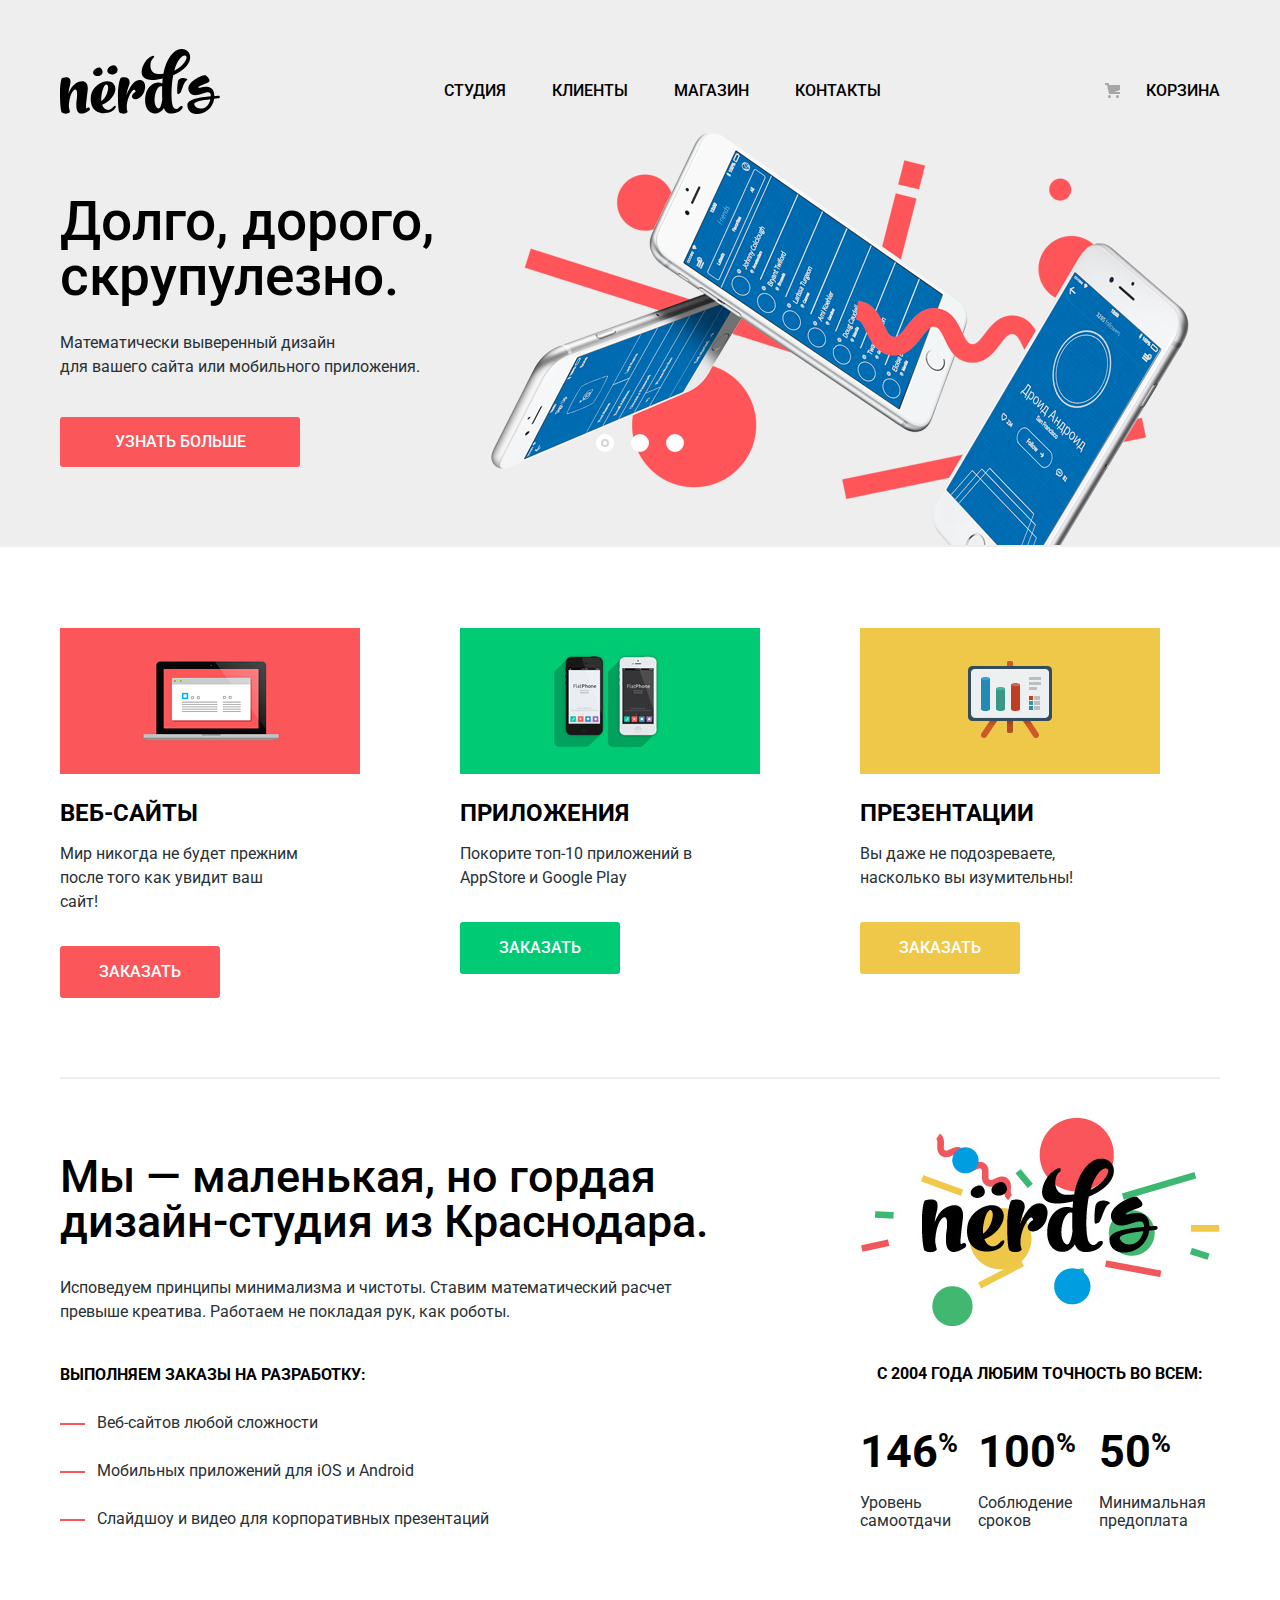
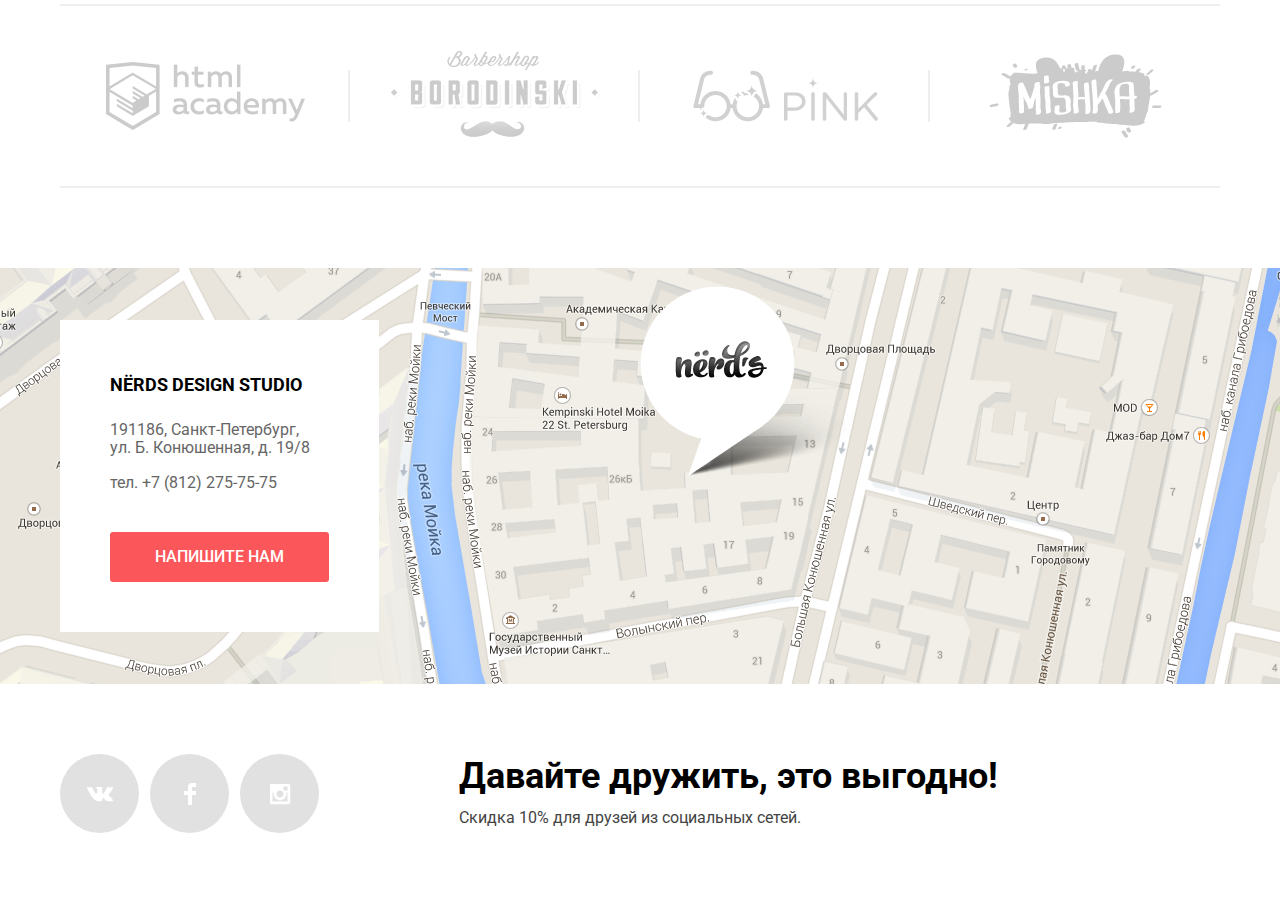
==== commit 6bd47821: "Правки Нердс" ====
--- a/index.html
+++ b/index.html
@@ -8,195 +8,203 @@
   <link href="css/normalize.css" rel="stylesheet">
 </head>
 <body>
-  <header class="page-header main-container">
-    <a class="logo-nerds" href="">
-      <svg xmlns="http://www.w3.org/2000/svg" width="160" height="65" viewBox="0 0 160 65">
-        <path
-          d="M157.936 49.374c-1.235.161-2.523.271-3.757.377v.056c-2.415 17.364-26.188 20.231-26.779 6.599-.269-6.167 11.593-7.95 23.398-9.088.429-11.09-15.901 5.667-21.608-4.601-5.019-9.025 14.632-17.938 16.728-16.102 6.438 5.636 3.404 6.618-1.379 8.335-9.49 3.41-5.791 4.107-4.511 3.726 7.569-2.253 14.366-1.04 14.312 8.317 1.288-.107 2.522-.163 3.757-.271 2.306-.215 2.467 2.435-.161 2.652zm-7.514.756c-9.124 1.028-17.013 2.436-16.153 5.355 1.716 5.573 13.577 6.818 16.153-5.355zM117.678 44.918c-.682-.037-.703-6.038.112-11.688 1.005-6.951 11.935-3.357 9.093-1.906-2.975 1.52-4.429 8.718-6.266 12.087-.635 1.161-2.605 1.526-2.939 1.507zM42.105 21.002c2.376 4.866-4.937 8.171-8.292 4.521-1.398-1.555-.755-4.56 2.636-6.193 1.697-.836 4.073-1.596 5.656 1.672zM57.062 18.861c2.585 5.297-5.38 8.896-9.031 4.922-1.522-1.695-.823-4.963 2.873-6.742 1.846-.911 4.432-1.736 6.158 1.82zM28.883 61.666c-7.919 5.338-14.219 4.159-12.212-10.848 1.45-10.904-.948-11.521-3.122-9.442-2.845 2.697-4.628 9.723-4.684 16.412a50.98 50.98 0 0 0 1.004 4.776c.334 1.63-4.907 3.315-7.974 1.011C.837 62.79 0 54.865 0 44.131c0-8.824 1.171-14.895 2.23-15.175 8.029-2.191 9.312 1.348 7.583 7.981a47.637 47.637 0 0 0-1.395 7.924c1.673-4.664 4.071-8.485 6.803-10.173 7.416-4.664 13.605-2.473 12.434 6.801-2.007 16.58-2.174 18.827-.39 17.535 2.231-1.574 3.68 1.238 1.618 2.642zM54.982 59.59c-2.175 3.484-7.806 5.171-13.216 4.552-7.75-.843-12.545-7.756-10.705-18.097 2.008-11.185 18.065-18.322 23.196-10.341 3.735 5.789-2.175 16.017-11.597 19.783l-.502.168c1.951 5.171 6.579 7.476 11.039 2.36 2.119-2.36 3.624-1.348 1.785 1.575zm-13.605-7.418c5.855-4.159 7.806-13.32 6.189-15.905-1.728-2.697-5.074 1.517-6.245 11.746-.111 1.461-.111 2.865.056 4.159zM83.091 44.992c-1.597 2.507-3.903 4.384-5.966 5.059-2.398.73-5.185.056-5.185-2.698 0-1.011.892-3.372 3.624-4.721-.168-1.911-1.394-2.417-2.286-1.686-3.345 2.586-7.417 12.25-6.356 19.221.055.168.055.337.055.506.168.617.335 1.237.558 1.854.557 1.574-4.907 3.316-7.973.956-1.059-.788-1.617-6.97-1.617-17.704 0-8.824 1.951-16.636 3.011-16.917 6.412-1.743 10.147 1.292 8.14 7.249-1.171 3.373-2.23 6.801-2.843 10.399 2.453-6.688 6.523-12.872 9.812-14.501 5.856-2.923 10.092.956 8.867 7.813-.056.11-.112.393-.112.449-.056.562-.566 2.302-.39 1.741-.516 1.645-.892 2.277-1.339 2.98z" />
-        <path
-          d="M113.207 26.161a86.988 86.988 0 0 0-1.115 7.531c-1.059 10.06-.612 18.996.613 22.986.726 2.137 3.457 4.946 6.078 2.023 2.843-3.203 5.967-1.349 2.174 2.416-2.34 2.305-6.689 3.878-11.039 3.428-3.123-.393-5.018-2.415-6.134-5.505-.444.898-.947 1.685-1.56 2.302-2.119 2.193-4.685 3.43-7.974 3.092-6.637-.73-10.538-7.923-8.699-18.153 1.952-10.791 11.319-14.725 16.728-11.857.112-1.349.223-2.699.335-4.104.055-.281.055-.562.11-.843a96.962 96.962 0 0 1-4.962.956C73.787 34.423 82.04 14.864 87.894 9.75c6.636-5.733 7.36-1.855 5.297-.562-3.68 2.36-5.297 15.905 5.241 15.905 1.729 0 3.346-.112 4.962-.281C106.685 6.49 116.665-2.391 124.75.532c8.976 3.26 8.029 17.535-11.543 25.629zm-10.928 24.393c-.224-3.542-.224-7.532-.167-11.636 0-.506.056-1.011.056-1.461-3.346-1.518-6.635 3.653-7.473 10.792-.946 8.373 2.788 12.813 4.908 10.791 1.617-1.631 2.453-6.803 2.676-8.486zm24.086-43.165c-1.784-2.642-8.307.562-12.098 14.332 9.535-4.554 13.326-12.422 12.098-14.332z" />
-      </svg>
-    </a>
-    <nav class="header-navigation">
+  <header class="wrapper">
+    <nav class="header-navigation page-header main-container">
+      <a class="logo-nerds">
+        <svg xmlns="http://www.w3.org/2000/svg" width="160" height="65" viewBox="0 0 160 65">
+          <path
+            d="M157.936 49.374c-1.235.161-2.523.271-3.757.377v.056c-2.415 17.364-26.188 20.231-26.779 6.599-.269-6.167 11.593-7.95 23.398-9.088.429-11.09-15.901 5.667-21.608-4.601-5.019-9.025 14.632-17.938 16.728-16.102 6.438 5.636 3.404 6.618-1.379 8.335-9.49 3.41-5.791 4.107-4.511 3.726 7.569-2.253 14.366-1.04 14.312 8.317 1.288-.107 2.522-.163 3.757-.271 2.306-.215 2.467 2.435-.161 2.652zm-7.514.756c-9.124 1.028-17.013 2.436-16.153 5.355 1.716 5.573 13.577 6.818 16.153-5.355zM117.678 44.918c-.682-.037-.703-6.038.112-11.688 1.005-6.951 11.935-3.357 9.093-1.906-2.975 1.52-4.429 8.718-6.266 12.087-.635 1.161-2.605 1.526-2.939 1.507zM42.105 21.002c2.376 4.866-4.937 8.171-8.292 4.521-1.398-1.555-.755-4.56 2.636-6.193 1.697-.836 4.073-1.596 5.656 1.672zM57.062 18.861c2.585 5.297-5.38 8.896-9.031 4.922-1.522-1.695-.823-4.963 2.873-6.742 1.846-.911 4.432-1.736 6.158 1.82zM28.883 61.666c-7.919 5.338-14.219 4.159-12.212-10.848 1.45-10.904-.948-11.521-3.122-9.442-2.845 2.697-4.628 9.723-4.684 16.412a50.98 50.98 0 0 0 1.004 4.776c.334 1.63-4.907 3.315-7.974 1.011C.837 62.79 0 54.865 0 44.131c0-8.824 1.171-14.895 2.23-15.175 8.029-2.191 9.312 1.348 7.583 7.981a47.637 47.637 0 0 0-1.395 7.924c1.673-4.664 4.071-8.485 6.803-10.173 7.416-4.664 13.605-2.473 12.434 6.801-2.007 16.58-2.174 18.827-.39 17.535 2.231-1.574 3.68 1.238 1.618 2.642zM54.982 59.59c-2.175 3.484-7.806 5.171-13.216 4.552-7.75-.843-12.545-7.756-10.705-18.097 2.008-11.185 18.065-18.322 23.196-10.341 3.735 5.789-2.175 16.017-11.597 19.783l-.502.168c1.951 5.171 6.579 7.476 11.039 2.36 2.119-2.36 3.624-1.348 1.785 1.575zm-13.605-7.418c5.855-4.159 7.806-13.32 6.189-15.905-1.728-2.697-5.074 1.517-6.245 11.746-.111 1.461-.111 2.865.056 4.159zM83.091 44.992c-1.597 2.507-3.903 4.384-5.966 5.059-2.398.73-5.185.056-5.185-2.698 0-1.011.892-3.372 3.624-4.721-.168-1.911-1.394-2.417-2.286-1.686-3.345 2.586-7.417 12.25-6.356 19.221.055.168.055.337.055.506.168.617.335 1.237.558 1.854.557 1.574-4.907 3.316-7.973.956-1.059-.788-1.617-6.97-1.617-17.704 0-8.824 1.951-16.636 3.011-16.917 6.412-1.743 10.147 1.292 8.14 7.249-1.171 3.373-2.23 6.801-2.843 10.399 2.453-6.688 6.523-12.872 9.812-14.501 5.856-2.923 10.092.956 8.867 7.813-.056.11-.112.393-.112.449-.056.562-.566 2.302-.39 1.741-.516 1.645-.892 2.277-1.339 2.98z" />
+          <path
+            d="M113.207 26.161a86.988 86.988 0 0 0-1.115 7.531c-1.059 10.06-.612 18.996.613 22.986.726 2.137 3.457 4.946 6.078 2.023 2.843-3.203 5.967-1.349 2.174 2.416-2.34 2.305-6.689 3.878-11.039 3.428-3.123-.393-5.018-2.415-6.134-5.505-.444.898-.947 1.685-1.56 2.302-2.119 2.193-4.685 3.43-7.974 3.092-6.637-.73-10.538-7.923-8.699-18.153 1.952-10.791 11.319-14.725 16.728-11.857.112-1.349.223-2.699.335-4.104.055-.281.055-.562.11-.843a96.962 96.962 0 0 1-4.962.956C73.787 34.423 82.04 14.864 87.894 9.75c6.636-5.733 7.36-1.855 5.297-.562-3.68 2.36-5.297 15.905 5.241 15.905 1.729 0 3.346-.112 4.962-.281C106.685 6.49 116.665-2.391 124.75.532c8.976 3.26 8.029 17.535-11.543 25.629zm-10.928 24.393c-.224-3.542-.224-7.532-.167-11.636 0-.506.056-1.011.056-1.461-3.346-1.518-6.635 3.653-7.473 10.792-.946 8.373 2.788 12.813 4.908 10.791 1.617-1.631 2.453-6.803 2.676-8.486zm24.086-43.165c-1.784-2.642-8.307.562-12.098 14.332 9.535-4.554 13.326-12.422 12.098-14.332z" />
+        </svg>
+      </a>
       <ul class="navigation-list">
         <li><a class="navigation-item" href="studio.html">Студия</a></li>
         <li><a class=" navigation-item" href="visiters.html">Клиенты</a></li>
         <li><a class="navigation-item" href="catalog.html">Магазин</a></li>
         <li><a class=" navigation-item" href="contact.html">Контакты</a></li>
+      </ul>
+      <ul class="user-list">
         <li class="basket"><a class="navigation-item" href="basket.html">Корзина</a></li>
       </ul>
     </nav>
   </header>
-  <main class="page-content main-container">
-    <h1 class="visually-hidden">Главная страница веб-студии Нердс</h1>
-    <section class="promo-widget">
-      <h2 class="visually-hidden">Слайдер Нердс</h2>
-      <nav class="widget-navigation">
-        <ul class="widget-navigation-list">
-          <li><button class="widget-button widget-button-active" aria-label="Первый слайд"></button></li>
-          <li><button class="widget-button" aria-label="Второй слайд"></button></li>
-          <li><button class="widget-button" aria-label="Третий слайд"></button></li>
-        </ul>
-      </nav>
-      <article class="promo-slide   promo-slide-active">
-        <h3 class="visually-hidden">Первый слайд</h3>
-        <div class="slide-text-box">
-          <p class="text-box-head">
-            Долго, дорого,<br>
-            скрупулезно.
-          </p>
-          <p class="text-box-description">
-            Математически выверенный дизайн<br>
-            для вашего сайта или мобильного приложения.
-          </p>
-          <a class="slider-button" href="">Узнать больше</a>
-        </div>
-        <img class="slide-picture" src="img/slide-picture1.png" alt="Разработка мобильных сайтов" width="698" height="413">
-      </article>
-      <article class="promo-slide">
-        <h3 class="visually-hidden">Второй слайд</h3>
-        <div class="slide-text-box">
-          <p class="text-box-head">
-            Любим математику
-            как никто другой
-          </p>
-          <p class="text-box-description">
-            Никакого креатива, только математические формулы
-            для расчета идеальных пропорций.
-          </p>
-          <a class="slider-button" href="">Узнать больше</a>
-        </div>
-        <img class="slide-picture" src="img/slide-picture2.png" alt="Разработка сайтов под десктоп" width="663" height="430">
-      </article>
-      <article class="promo-slide">
-        <h3 class="visually-hidden">Третий слайд</h3>
-        <div class="slide-text-box">
-          <p class="text-box-head">
-            Только ночь,<br>
-            только хардкор
-          </p>
-          <p class="text-box-description">
-            Работать днем, как все? Мы против этого.<br>
-            Ближе к полуночи работа только начинается.
-          </p>
-          <a class="slider-button" href="">Узнать больше</a>
-        </div>
-        <img class="slide-picture" src="img/slide-picture3.png" alt="Разработка сайтов под планшеты" width="759" height="411">
-      </article>
-    </section>
-    <section class="feature margin-aside">
-      <h2 class="visually-hidden">Виды наших услуг</h2>
-      <ul class="feature-list">
-        <li>
-          <img src="img/advantage-picture-red.png" width="300" height="146" alt="">
-          <h2 class="feature-title">Веб-сайты</h2>
-          <p class="feature-text">
-            Мир никогда не будет прежним после того как увидит ваш сайт!
-          </p>
-          <a class="feature-button red" href="">ЗАКАЗАТЬ</a>
-        </li>
-        <li>
-          <img src="img/advantage-picture-green.png" width="300" height="146" alt="">
-          <h2 class="feature-title">Приложения</h2>
-          <p class="feature-text">
-            Покорите топ-10 приложений в AppStore и Google Play
-          </p>
-          <a class="feature-button green" href="">ЗАКАЗАТЬ</a>
-        </li>
-        <li>
-          <img src="img/advantage-picture-yellow.png" width="300" height="146" alt="">
-          <h2 class="feature-title">Презентации</h2>
-          <p class="feature-text">
-            Вы даже не подозреваете,
-            насколько вы изумительны!
-          </p>
-          <a class="feature-button yellow" href="">ЗАКАЗАТЬ</a>
-        </li>
-      </ul>
-    </section>
-    <section class="about margin-aside">
-      <h2 class="visually-hidden">О нас</h2>
-      <div class="about-box">
-        <p class="about-box-title">
-          Мы — маленькая, но гордая
-          дизайн-студия из Краснодара.
-        </p>
-        <p class="about-box-text">
-          Исповедуем принципы минимализма и чистоты. Ставим математический расчет
-          превыше креатива. Работаем не покладая рук, как роботы.
-        </p>
-        <p class="about-box-order">Выполняем заказы на разработку:</p>
-        <ul class="about-box-order-list">
-          <li>Веб-сайтов любой сложности</li>
-          <li>Мобильных приложений для iOS и Android</li>
-          <li>Слайдшоу и видео для корпоративных презентаций</li>
-        </ul>
-      </div>
-      <div class="about-statistic">
-        <img src="img/nerds-picture.png" alt="Цветной логотип Нердс" width="360" height="208">
-        <p class="slogan">с 2004 года Любим точность во всем:</p>
-        <ul class="about-statistic-list">
+  <main class="page-content">
+    <div class="wrapper">
+      <h1 class="visually-hidden">Главная страница веб-студии Нердс</h1>
+      <section class="promo-widget main-container">
+        <h2 class="visually-hidden">Слайдер Нердс</h2>
+        <nav class="widget-navigation">
+          <ul class="widget-navigation-list">
+            <li><button class="widget-button widget-button-active" aria-label="Первый слайд"></button></li>
+            <li><button class="widget-button" aria-label="Второй слайд"></button></li>
+            <li><button class="widget-button" aria-label="Третий слайд"></button></li>
+          </ul>
+        </nav>
+        <article class="promo-slide   promo-slide-active">
+          <h3 class="visually-hidden">Первый слайд</h3>
+          <div class="slide-text-box">
+            <p class="text-box-head">
+              Долго, дорого,<br>
+              скрупулезно.
+            </p>
+            <p class="text-box-description">
+              Математически выверенный дизайн<br>
+              для вашего сайта или мобильного приложения.
+            </p>
+            <a class="slider-button" href="">Узнать больше</a>
+          </div>
+          <img class="slide-picture" src="img/slide-picture1.png" alt="Разработка мобильных сайтов" width="698" height="413">
+        </article>
+        <article class="promo-slide">
+          <h3 class="visually-hidden">Второй слайд</h3>
+          <div class="slide-text-box">
+            <p class="text-box-head">
+              Любим математику
+              как никто другой
+            </p>
+            <p class="text-box-description">
+              Никакого креатива, только математические формулы
+              для расчета идеальных пропорций.
+            </p>
+            <a class="slider-button" href="">Узнать больше</a>
+          </div>
+          <img class="slide-picture" src="img/slide-picture2.png" alt="Разработка сайтов под десктоп" width="663" height="430">
+        </article>
+        <article class="promo-slide">
+          <h3 class="visually-hidden">Третий слайд</h3>
+          <div class="slide-text-box">
+            <p class="text-box-head">
+              Только ночь,<br>
+              только хардкор
+            </p>
+            <p class="text-box-description">
+              Работать днем, как все? Мы против этого.<br>
+              Ближе к полуночи работа только начинается.
+            </p>
+            <a class="slider-button" href="">Узнать больше</a>
+          </div>
+          <img class="slide-picture" src="img/slide-picture3.png" alt="Разработка сайтов под планшеты" width="759" height="411">
+        </article>
+      </section>
+    </div>
+    <div class="main-container">
+      <section class="feature">
+        <h2 class="visually-hidden">Виды наших услуг</h2>
+        <ul class="feature-list">
           <li>
-            <p class="stat-rate">146</p>
-            <p class="stat-description">
-              Уровень
-              самоотдачи
-            </p>
+            <img src="img/advantage-picture-red.png" width="300" height="146" alt="">
+            <h2 class="feature-title">Веб-сайты</h2>
+            <p class="feature-text">
+              Мир никогда не будет прежним после того как увидит ваш сайт!
+            </p>
+            <a class="feature-button red" href="">ЗАКАЗАТЬ</a>
           </li>
           <li>
-            <p class="stat-rate">100</p>
-            <p class="stat-description">
-              Соблюдение
-              сроков
-            </p>
+            <img src="img/advantage-picture-green.png" width="300" height="146" alt="">
+            <h2 class="feature-title">Приложения</h2>
+            <p class="feature-text">
+              Покорите топ-10 приложений в AppStore и Google Play
+            </p>
+            <a class="feature-button green" href="">ЗАКАЗАТЬ</a>
           </li>
           <li>
-            <p class="stat-rate">50</p>
-            <p class="stat-description">
-              Минимальная
-              предоплата
-            </p>
+            <img src="img/advantage-picture-yellow.png" width="300" height="146" alt="">
+            <h2 class="feature-title">Презентации</h2>
+            <p class="feature-text">
+              Вы даже не подозреваете,
+              насколько вы изумительны!
+            </p>
+            <a class="feature-button yellow" href="">ЗАКАЗАТЬ</a>
           </li>
         </ul>
-      </div>
-    </section>
-    <ul class="partner-list margin-aside">
-      <li class="partner-list-item">
-        <a class="partner-link" href="">
-          <img src="img/htmlacdemy-logo.png" alt="Логотип ХТМЛ Академии" width="199" height="68">
-        </a>
-      </li>
-      <li class="partner-list-item">
-        <a class="partner-link" href="">
-          <img src="img/borodinsli-logo.png" alt="Логотип Барбершопа Бородинский" width="209" height="90">
-        </a>
-      </li>
-      <li class="partner-list-item">
-        <a class="partner-link" href="">
-          <img src="img/pink-logo.png" alt="Логотип студии Пинк" width="185" height="52">
-        </a>
-      </li>
-      <li class="partner-list-item">
-        <a class="partner-link" href="">
-          <img src="img/mishka-logo.png" alt="Логотип магазина Мишка" width="173" height="84">
-        </a>
-      </li>
-    </ul>
+      </section>
+      <section class="about">
+        <h2 class="visually-hidden">О нас</h2>
+        <div class="about-box">
+          <p class="about-box-title">
+            Мы — маленькая, но гордая
+            дизайн-студия из Краснодара.
+          </p>
+          <p class="about-box-text">
+            Исповедуем принципы минимализма и чистоты. Ставим математический расчет
+            превыше креатива. Работаем не покладая рук, как роботы.
+          </p>
+          <p class="about-box-order">Выполняем заказы на разработку:</p>
+          <ul class="about-box-order-list">
+            <li>Веб-сайтов любой сложности</li>
+            <li>Мобильных приложений для iOS и Android</li>
+            <li>Слайдшоу и видео для корпоративных презентаций</li>
+          </ul>
+        </div>
+        <div class="about-statistic">
+          <img src="img/nerds-picture.png" alt="Цветной логотип Нердс" width="360" height="208">
+          <p class="slogan">с 2004 года Любим точность во всем:</p>
+          <ul class="about-statistic-list">
+            <li>
+              <p class="stat-rate">146</p>
+              <p class="stat-description">
+                Уровень
+                самоотдачи
+              </p>
+            </li>
+            <li>
+              <p class="stat-rate">100</p>
+              <p class="stat-description">
+                Соблюдение
+                сроков
+              </p>
+            </li>
+            <li>
+              <p class="stat-rate">50</p>
+              <p class="stat-description">
+                Минимальная
+                предоплата
+              </p>
+            </li>
+          </ul>
+        </div>
+      </section>
+      <ul class="partner-list">
+        <li class="partner-list-item">
+          <a class="partner-link" href="">
+            <img src="img/htmlacdemy-logo.png" alt="Логотип ХТМЛ Академии" width="199" height="68">
+          </a>
+        </li>
+        <li class="partner-list-item">
+          <a class="partner-link" href="">
+            <img src="img/borodinsli-logo.png" alt="Логотип Барбершопа Бородинский" width="209" height="90">
+          </a>
+        </li>
+        <li class="partner-list-item">
+          <a class="partner-link" href="">
+            <img src="img/pink-logo.png" alt="Логотип студии Пинк" width="185" height="52">
+          </a>
+        </li>
+        <li class="partner-list-item">
+          <a class="partner-link" href="">
+            <img src="img/mishka-logo.png" alt="Логотип магазина Мишка" width="173" height="84">
+          </a>
+        </li>
+      </ul>
+    </div>
   </main>
-  <div class="map-container">
+  <div class="map-wrapper">
     <iframe
       src="https://www.google.com/maps/embed?pb=!1m18!1m12!1m3!1d1188.380693428783!2d30.322144996161782!3d59.93861123884395!2m3!1f0!2f0!3f0!3m2!1i1024!2i768!4f13.1!3m3!1m2!1s0x4696310fca145cc1%3A0x42b32648d8238007!2z0JHQvtC70YzRiNCw0Y8g0JrQvtC90Y7RiNC10L3QvdCw0Y8g0YPQuy4sIDE5LzgsINCh0LDQvdC60YIt0J_QtdGC0LXRgNCx0YPRgNCzLCAxOTExODY!5e0!3m2!1sru!2sru!4v1562489812154!5m2!1sru!2sru"
       width="600" height="450" style="border:0" allowfullscreen></iframe>
-    <article class="contact-box">
-      <h3 class="visually-hidden">Наши контакты</h3>
-      <p class="contact-name">NЁRDS DESIGN STUDIO</p>
-      <p class="contact-address">
-        191186, Санкт-Петербург,
-        ул.&nbsp;Б.&nbsp;Конюшенная, д. 19/8
-      </p>
-      <p class="contact-tel">тел. +7 (812) 275-75-75</p>
-      <a class="write-to-us" href="to-us.html">Напишите нам</a>
-    </article>
+    <div class="map-container">
+      <article class="contact-box">
+        <h3 class="visually-hidden">Наши контакты</h3>
+        <p class="contact-name">NЁRDS DESIGN STUDIO</p>
+        <p class="contact-address">
+          191186, Санкт-Петербург,
+          ул.&nbsp;Б.&nbsp;Конюшенная, д. 19/8
+        </p>
+        <p class="contact-tel">тел. +7 (812) 275-75-75</p>
+        <a class="write-to-us" href="to-us.html">Напишите нам</a>
+      </article>
+    </div>
   </div>
   <footer class="page-footer main-container footer-bottom">
     <ul class="social-list">
--- a/css/style.min.css
+++ b/css/style.min.css
@@ -1 +1 @@
-body{font-size:16px;line-height:24px;font-family:"Roboto",Arial,sans-serif;color:#000;background-color:#fff}a{color:inherit;text-decoration:none}.visually-hidden{position:absolute;width:1px;height:1px;margin:-1px;padding:0;overflow:hidden;border:0;clip:rect(0 0 0 0)}.main-container{-webkit-box-sizing:border-box;box-sizing:border-box;width:1440px;margin:0 auto}.page-header{display:-webkit-box;display:-ms-flexbox;display:flex;-webkit-box-pack:justify;-ms-flex-pack:justify;justify-content:space-between;-webkit-box-align:center;-ms-flex-align:center;align-items:center;padding:49px 140px 0 140px;background-color:#eee}.logo-nerds:active{opacity:.3}.navigation-list{display:-webkit-box;display:-ms-flexbox;display:flex;margin:0;padding:0;list-style:none;font-weight:500;line-height:30px;text-transform:uppercase}.navigation-list li{position:relative;margin-left:46px}li.basket{margin-left:244px}.basket .navigation-item{padding-left:42px}.basket .navigation-item::before{content:"";position:absolute;bottom:13px;left:1px;width:15px;height:15px;background:url(../img/basket-icon.svg)}.navigation-item{display:inline-block;padding:16px 0 5px;vertical-align:middle}.navigation-item:hover,.navigation-item:focus{color:#fb565a}.navigation-item:active{color:rgba(0,0,0,.3)}.promo-widget{position:relative;padding:10px 140px 0;overflow:hidden;background-color:#eee}.widget-navigation-list{position:absolute;right:50%;bottom:23%;z-index:1;display:-webkit-box;display:-ms-flexbox;display:flex;margin:0;padding:0;list-style:none;-webkit-transform:translateX(50%);-ms-transform:translateX(50%);transform:translateX(50%)}.widget-navigation-list li{position:relative;margin-right:17px}.widget-navigation-list li:last-child{margin-right:0}.widget-button{display:block;-webkit-box-sizing:border-box;box-sizing:border-box;width:18px;height:18px;padding:0;background-color:#fff;border:5px solid #fff;border-radius:50%}.widget-button-active{background-color:#d5d5d5}.widget-button-active::before{content:"";position:absolute;top:50%;left:50%;width:4px;height:4px;background-color:#fff;border-radius:50%;-webkit-transform:translate(-50%,-50%);-ms-transform:translate(-50%,-50%);transform:translate(-50%,-50%)}.promo-slide{position:relative;display:none}.promo-slide-active{display:block}.slide-text-box{-webkit-box-sizing:border-box;box-sizing:border-box;width:100%;padding:62px 640px 80px 0}.text-box-head{margin:0 0 27px;font-weight:500;font-size:55px;line-height:55px}.text-box-description{margin:0 0 38px;padding-right:95px;color:#283136}.slider-button{display:inline-block;min-width:240px;max-width:400px;margin-right:30px;padding:16px 0;font-weight:500;line-height:18px;vertical-align:middle;text-align:center;color:#fff;text-transform:uppercase;background:#fb565a;border-radius:3px}.slider-button:hover,.slider-button:focus{background-color:#e74246}.slider-button:active{color:rgba(255,255,255,.3);background-color:#d7373b}.slide-picture{position:absolute;top:0;right:31px}.page-content{padding-bottom:80px}.feature-list{display:-webkit-box;display:-ms-flexbox;display:flex;-ms-flex-wrap:wrap;flex-wrap:wrap;margin:0;padding:81px 0 0;list-style:none;border-bottom:2px solid #eee}.feature-list li{width:300px;margin-right:100px;margin-bottom:79px}.feature-list li:nth-child(3n){margin-right:0}.feature-title{margin:17px 0 14px;font-weight:700;font-size:24px;line-height:30px;text-transform:uppercase}.feature-text{margin:0;margin-bottom:32px;padding-right:56px;color:#283136}.feature-button{display:inline-block;min-width:150px;max-width:290px;padding:17px 5px;font-weight:500;line-height:18px;vertical-align:middle;text-align:center;color:#fff;border-radius:3px}.red{background-color:#fb565a}.red:hover,.red:focus{background-color:#e74246}.red:active{color:rgba(255,255,255,.3);background-color:#d7373b}.green{background-color:#00ca74}.green:hover,.green:focus{background-color:#00bc6c}.green:active{color:rgba(255,255,255,.3);background-color:#00aa62}.yellow{background-color:#efc84a}.yellow:hover,.yellow:focus{background-color:#eab534}.yellow:active{color:rgba(255,255,255,.3);background-color:#e5a722}.about{display:-webkit-box;display:-ms-flexbox;display:flex;-webkit-box-pack:justify;-ms-flex-pack:justify;justify-content:space-between;padding-top:39px;padding-bottom:73px;border-bottom:2px solid #eee}.about-box{width:680px;padding:36px 0 0}.about-box-title{margin:0;margin-bottom:32px;font-weight:500;font-size:45px;line-height:45px}.about-box-text{margin:0;margin-bottom:39px;color:#283136}.about-box-order{margin:0;margin-bottom:24px;font-weight:700;text-transform:uppercase}.about-box-order-list{margin:0;padding:0;list-style:none;color:#283136}.about-box-order-list li{position:relative;margin-bottom:24px;padding-left:37px}.about-box-order-list li:last-child{margin-bottom:0}.about-box-order-list li::before{content:"";position:absolute;top:50%;left:0;width:25px;height:2px;background-color:#fb565a}.about-statistic{width:360px;text-align:center}.about-statistic img{display:block;margin-bottom:36px}.slogan{margin:0;margin-bottom:59px;font-weight:700;text-transform:uppercase}.about-statistic-list{display:-webkit-box;display:-ms-flexbox;display:flex;margin:0;padding:0;list-style:none}.about-statistic-list li{margin-right:27px;text-align:left}.stat-rate{position:relative;margin:0;margin-bottom:37px;font-weight:700;font-size:45px;line-height:10px}.stat-rate::after{content:"%";position:absolute;bottom:8px;font-size:27px;;}.stat-description{margin:0;line-height:18px;color:#283136}.partner-list{display:-webkit-box;display:-ms-flexbox;display:flex;-ms-flex-wrap:wrap;flex-wrap:wrap;margin:0;padding:0;list-style:none;border-bottom:2px solid #eee}.partner-list li{flex:1;-webkit-box-flex:1;min-height:180px;-ms-flex:1}.partner-link{position:relative;display:-webkit-box;display:-ms-flexbox;display:flex;width:100%;height:100%}.partner-link img{opacity:.2}.partner-link:hover img,.partner-link:focus img{opacity:1}.partner-link:active img{opacity:.1}.partner-link::after{content:"";position:absolute;top:50%;right:0;width:2px;height:52px;background-color:#eee;-webkit-transform:translateY(-50%);-ms-transform:translateY(-50%);transform:translateY(-50%)}.partner-list-item:nth-child(4n) .partner-link::after{content:none}.partner-link img{margin:auto}.map-container{position:relative;min-width:1440px;height:416px;background:url(../img/map.png) no-repeat center;background-size:1440px}.map-container iframe{width:100%;height:100%;border:0}.map-container::before{content:"";position:absolute;bottom:50%;left:50%;width:231px;height:190px;background:url(../img/map-marker.png) no-repeat 100% 50%}.contact-box{position:absolute;top:50%;left:50%;-webkit-box-sizing:border-box;box-sizing:border-box;width:319px;padding:50px;background-color:#fff;-webkit-transform:translate(-182%,-49%);-ms-transform:translate(-182%,-49%);transform:translate(-182%,-49%)}.contact-name{margin:0;margin-bottom:21px;font-weight:700;font-size:18px;line-height:30px}.contact-address{margin:0;margin-bottom:17px;line-height:18px;color:#666}.contact-tel{margin:0;margin-bottom:40px;line-height:18px;color:#666}.write-to-us{display:block;padding:13px;font-weight:500;text-align:center;color:#fff;text-transform:uppercase;background-color:#fb565a;border-radius:3px}.footer-bottom{display:-webkit-box;display:-ms-flexbox;display:flex;-webkit-box-align:center;-ms-flex-align:center;align-items:center;padding:70px 140px}.social-list{display:-webkit-box;display:-ms-flexbox;display:flex;margin:0;margin-right:140px;padding:0;list-style:none}.social-list li{margin-right:11px}.social-list li:last-child{margin-right:0}.social-link{position:relative;display:block;width:79px;height:79px;background-color:#e1e1e1;border-radius:50%}.social-link:hover,.social-link:focus{background-color:#e74246}.social-link:active{background-color:#d7373b}.social-link::before{content:"";position:absolute;top:50%;left:50%;-webkit-transform:translate(-50%,-50%);-ms-transform:translate(-50%,-50%);transform:translate(-50%,-50%)}.social-link-vk::before{width:26px;height:15px;background:url(../img/vk-icon.svg)}.social-link-fb::before{width:12px;height:22px;background:url(../img/fb-icon.svg)}.social-link-inst::before{width:21px;height:21px;background:url(../img/insta-icon.svg)}.social-link:active::before{opacity:.3}.lead-container{display:-webkit-box;display:-ms-flexbox;display:flex;-webkit-box-orient:vertical;-webkit-box-direction:normal;-ms-flex-direction:column;flex-direction:column;margin:0}.lead-title{margin-bottom:12px;font-weight:700;font-size:36px;line-height:36px}.lead-text{line-height:22px;color:#444}.modal-window{position:fixed;top:50%;left:50%;z-index:1;display:none;-webkit-box-sizing:border-box;box-sizing:border-box;width:960px;padding:73px 100px 84px;background-color:#fff;-webkit-box-shadow:0 20px 40px 0 rgba(0,1,1,.75);box-shadow:0 20px 40px 0 rgba(0,1,1,.75);-webkit-transform:translate(-50%,-50%);-ms-transform:translate(-50%,-50%);transform:translate(-50%,-50%)}.modal-show{display:block}.form-box{position:relative}.form-title{margin:0;margin-bottom:45px;font-weight:500;font-size:45px;line-height:45px}.modal-close{position:absolute;top:0;right:0;width:25px;height:25px;padding:0;background-color:transparent;border:0}.modal-close::before,.modal-close::after{content:"";position:absolute;top:0;width:3px;height:26px;background-color:#fb565a;border-radius:10px;opacity:.3}.modal-close::before{-webkit-transform:rotate(45deg);-ms-transform:rotate(45deg);transform:rotate(45deg)}.modal-close::after{-webkit-transform:rotate(-45deg);-ms-transform:rotate(-45deg);transform:rotate(-45deg)}.modal-close:hover::before,.modal-close:hover::after,.modal-close:focus::before,.modal-close:focus::after{opacity:1}.modal-close:active::before,.modal-close:active::after{opacity:.1}.user-box{display:-webkit-box;display:-ms-flexbox;display:flex;-webkit-box-pack:justify;-ms-flex-pack:justify;justify-content:space-between;margin-bottom:35px}.input-title{display:inline-block;margin-bottom:12px;font-weight:700;line-height:18px;vertical-align:middle}.input-name,.input-mail,.area-text{line-height:18px;color:rgba(68,68,68,.5)}.input-name::-webkit-input-placeholder,.input-mail::-webkit-input-placeholder,.area-text::-webkit-input-placeholder{line-height:18px;color:rgba(68,68,68,.5)}.input-name:-ms-input-placeholder,.input-mail:-ms-input-placeholder,.area-text:-ms-input-placeholder{line-height:18px;color:rgba(68,68,68,.5)}.input-name::-ms-input-placeholder,.input-mail::-ms-input-placeholder,.area-text::-ms-input-placeholder{line-height:18px;color:rgba(68,68,68,.5)}.input-name::placeholder,.input-mail::placeholder,.area-text::placeholder{line-height:18px;color:rgba(68,68,68,.5)}.input-name,.input-mail{-webkit-box-sizing:border-box;box-sizing:border-box;width:100%;padding:18px 16px;border:2px solid #d7dcde;border-radius:3px}.area-title{display:inline-block;margin-bottom:12px;font-weight:700;line-height:18px;vertical-align:middle}.area-text{-webkit-box-sizing:border-box;box-sizing:border-box;width:100%;margin-bottom:47px;padding:15px;border:2px solid #d7dcde;border-radius:3px;resize:none}.input-box{width:360px}.input-box:last-of-type{margin-right:0}.input-name:hover,.input-mail:hover,.area-text:hover{color:rgba(68,68,68,.5);border:2px solid #b4b9bb}.input-name:focus,.input-mail:focus,.area-text:focus{color:#444;border:2px solid #000}.input-name:focus::-webkit-input-placeholder,.input-mail:focus::-webkit-input-placeholder,.area-text:focus::-webkit-input-placeholder{color:#444}.input-name:focus:-ms-input-placeholder,.input-mail:focus:-ms-input-placeholder,.area-text:focus:-ms-input-placeholder{color:#444}.input-name:focus::-ms-input-placeholder,.input-mail:focus::-ms-input-placeholder,.area-text:focus::-ms-input-placeholder{color:#444}.input-name:focus::placeholder,.input-mail:focus::placeholder,.area-text:focus::placeholder{color:#444}.input-name:invalid,.input-mail:invalid,.area-text:invalid{border:2px solid #e74246}.input-name:invalid::-webkit-input-placeholder,.input-mail:invalid::-webkit-input-placeholder,.area-text:invalid::-webkit-input-placeholder{color:#e74246}.input-name:invalid:-ms-input-placeholder,.input-mail:invalid:-ms-input-placeholder,.area-text:invalid:-ms-input-placeholder{color:#e74246}.input-name:invalid::-ms-input-placeholder,.input-mail:invalid::-ms-input-placeholder,.area-text:invalid::-ms-input-placeholder{color:#e74246}.input-name:invalid::placeholder,.input-mail:invalid::placeholder,.area-text:invalid::placeholder{color:#e74246}.letter-button{-webkit-box-sizing:border-box;box-sizing:border-box;min-width:260px;padding:16px;font-weight:500;line-height:18px;color:#fff;background-color:#fb565a;border:0;border-radius:3px}.navigation-item-current{border-bottom:2px solid #fb565a}.page-content-catalog{padding-bottom:60px}.page-title{margin:0;padding:71px 10px 108px;font-weight:500;font-size:55px;line-height:55px;text-align:center;background-color:#eee}.page-catalog{display:-webkit-box;display:-ms-flexbox;display:flex;-webkit-box-pack:justify;-ms-flex-pack:justify;justify-content:space-between;padding:55px 0 0}.filter{width:261px}.filter-box{margin:0;padding:0;border:0}.filter-price{margin-bottom:54px}.filter-grid{margin-bottom:25px}.filter-special{margin-bottom:30px}.filter-box-title{margin-bottom:16px;font-weight:700;font-size:18px;line-height:30px;text-transform:uppercase}.title-price{margin-bottom:48px}.range-box{position:relative;width:261px;height:81px;margin-bottom:13px;background-color:#eee;border-radius:3px}.range-box::before{content:"";position:absolute;top:50%;left:50%;width:219px;height:2px;background-color:#d7dcde;-webkit-transform:translate(-50%,-50%);-ms-transform:translate(-50%,-50%);transform:translate(-50%,-50%)}.range-box::after{content:"";position:absolute;top:50%;left:20px;width:152px;height:2px;background-color:#00ca74;-webkit-transform:translateY(-50%);-ms-transform:translateY(-50%);transform:translateY(-50%)}.circle-button{position:absolute;top:50%;z-index:1;width:20px;height:20px;padding:0;background-color:#ababab;border:8px solid #fff;border-radius:50%;-webkit-transform:translateY(-50%);-ms-transform:translateY(-50%);transform:translateY(-50%)}.min-button{left:20px}.max-button{left:160px}.price-box{margin-right:29px;line-height:22px;color:#283136;text-transform:uppercase}.price-box:nth-of-type(2n){margin-right:0}.input-price{-webkit-box-sizing:border-box;box-sizing:border-box;width:80px;padding:10px;text-align:center;background-color:#eee;border:0;border-radius:3px}.price-box-title{margin-right:8px}.type-list{margin:0;padding:0;list-style:none;line-height:20px;color:#283136}.type-list li{margin-bottom:20px}.special-list li{margin-bottom:20px}.type-item{position:relative;padding-left:36px}.type-item:active{color:rgba(40,49,54,.3)}.radio-box{position:absolute;top:-1px;left:0;width:25px;height:25px;background:url(../img/radio-off.svg) no-repeat;opacity:.4}.type-item .type-input:checked~.radio-box{background:url(../img/radio-on.svg) no-repeat}.type-item:hover .radio-box,.type-input:focus+.radio-box{opacity:1}.type-input:active+.radio-box{opacity:.1}.special-item{position:relative;padding-left:36px}.special-item:active{color:rgba(40,49,54,.3)}.special-list{margin:0;padding:0;list-style:none;line-height:20px;color:#283136}.special-check{position:absolute;top:0;left:0;width:23px;height:23px;background:url(../img/checkbox-off.svg) no-repeat;opacity:.4}.special-item .special-input:checked~.special-check{width:27px;background:url(../img/checkbox-on.svg) no-repeat}.special-item:hover .special-check,.special-input:focus+.special-check{opacity:1}.special-input:active+.special-check{opacity:.1}.filter-button{width:100%;padding:15px;font-weight:500;line-height:18px;background-color:#eee;border:0;border-radius:3px}.filter-button:hover,.filter-button:focus{background-color:#dfdfdf}.filter-button:active{color:rgba(0,0,0,.3);background-color:#d5d5d5}.catalog{width:760px}.sort{display:-webkit-box;display:-ms-flexbox;display:flex;-webkit-box-pack:end;-ms-flex-pack:end;justify-content:flex-start;-webkit-box-align:baseline;-ms-flex-align:baseline;align-items:baseline;padding:3px 0 55px;text-transform:uppercase}.sort-title{margin:0;margin-right:auto;font-weight:700;font-size:18px;line-height:18px}.sort-type-list{display:-webkit-box;display:-ms-flexbox;display:flex;margin:0;padding:0;list-style:none;font-size:14px;line-height:18px;color:rgba(0,0,0,.3)}.sort-type-current{color:#000}.sort-type-list li{margin-right:26px}.sort-type-list li:last-child{margin-right:0}.sort-type-item:hover,.sort-type-item:focus{color:rgba(0,0,0,.6)}.sort-type-item:active{color:#000}.arrow-list{display:-webkit-box;display:-ms-flexbox;display:flex;margin:0;margin-left:50px;padding:0;list-style:none}.arrow-list li{width:11px;height:10px;margin-right:18px}.arrow-list li:last-child{margin-right:0}.arrow-button{display:block;width:0;height:0;border:10px solid #a6a6a6;opacity:.2}.arrow-button:hover,.arrow-button:focus{opacity:1}.arrow-button:active{border-color:#000;border-right:7px solid transparent;border-left:7px solid transparent}.arrow-current{border-color:#000;opacity:1}.arrow-button{border-right:7px solid transparent;border-left:7px solid transparent}.arrow-down{border-bottom:none}.arrow-up{border-top:none}.pattern-list{display:-webkit-box;display:-ms-flexbox;display:flex;-ms-flex-wrap:wrap;flex-wrap:wrap;margin:0;margin-bottom:27px;padding:0;list-style:none}.pattern-list-item{position:relative;display:-webkit-box;display:-ms-flexbox;display:flex;-webkit-box-orient:vertical;-webkit-box-direction:normal;-ms-flex-direction:column;flex-direction:column;margin-right:40px;margin-bottom:33px}.pattern-list-item:nth-child(2n){margin-right:0}.pattern-list-item svg{opacity:.12}.pattern-list-item:hover svg{opacity:1}.pattern-list .product-info{position:absolute;bottom:0;display:none;-webkit-box-sizing:border-box;box-sizing:border-box;width:100%;padding:27px 60px 43px;text-align:center;background-color:#eee}.pattern-list-item:hover .product-info{display:block}.product-title{margin:0;margin-bottom:15px}.product-title-link{font-weight:700;font-size:18px;line-height:30px;text-transform:uppercase}.product-title-link:hover,.product-title-link:focus{color:#fb565a}.product-title-link:active{color:rgba(0,0,0,.3)}.product-text{margin:0;margin-bottom:32px;line-height:18px;color:#666}.button-price{display:block;margin:0 20px;padding:15px 5px;font-weight:500;line-height:18px;color:#fff;text-transform:uppercase;background-color:#fb565a;border-radius:3px}.button-price:hover,.button-price:focus{background-color:#e74246}.button-price:active{background-color:#d7373b}.pagination{display:-webkit-box;display:-ms-flexbox;display:flex;-ms-flex-wrap:wrap;flex-wrap:wrap;margin:0;padding:0;list-style:none;font-weight:500;line-height:18px;text-transform:uppercase}.pagination-item{display:inline-block;-webkit-box-sizing:border-box;box-sizing:border-box;min-width:50px;padding:13px 3px;vertical-align:middle;text-align:center;background-color:#eee;border:3px solid #eee;border-radius:3px}.pagination-item:hover,.pagination-item:focus{background-color:#dfdfdf;border:3px solid #dfdfdf}.pagination-item:active{color:rgba(0,0,0,.3);background-color:#d5d5d5;border:3px solid #d5d5d5}.pagination .pagination-current{background-color:#fff;border:3px solid #dbdbdb}.pagination-next{width:260px}.pagination li{margin-right:11px}.pagination li:last-child{margin-right:0}.margin-aside{margin:0 140px}
+body{font-size:16px;line-height:24px;font-family:"Roboto",Arial,sans-serif;color:#000;background-color:#fff}a{color:inherit;text-decoration:none}.visually-hidden{position:absolute;width:1px;height:1px;margin:-1px;padding:0;overflow:hidden;border:0;clip:rect(0 0 0 0)}.page-header{display:-webkit-box;display:-ms-flexbox;display:flex;-webkit-box-pack:justify;-ms-flex-pack:justify;justify-content:space-between;-webkit-box-align:center;-ms-flex-align:center;align-items:center;padding:49px 0 11px;background-color:#eee}.logo-nerds:active{opacity:.3}.navigation-list{display:-webkit-box;display:-ms-flexbox;display:flex;margin:0;padding:0;list-style:none;font-weight:500;line-height:30px;text-transform:uppercase}.navigation-list li{position:relative;margin-right:46px}.navigation-list li:last-child{margin-right:0}.basket .navigation-item{padding-left:41px}.basket .navigation-item::before{content:"";position:absolute;bottom:13px;left:0;width:15px;height:15px;background:url(../img/basket-icon.svg)}.navigation-item{display:inline-block;padding:16px 0 5px;vertical-align:middle}.navigation-item:hover,.navigation-item:focus{color:#fb565a}.navigation-item:active{color:rgba(0,0,0,.3)}.promo-widget{position:relative;overflow:hidden;background-color:#eee}.widget-navigation-list{position:absolute;right:50%;bottom:95px;z-index:1;display:-webkit-box;display:-ms-flexbox;display:flex;margin:0;padding:0;list-style:none;-webkit-transform:translateX(50%);-ms-transform:translateX(50%);transform:translateX(50%)}.widget-navigation-list li{position:relative;margin-right:17px}.widget-navigation-list li:last-child{margin-right:0}.widget-button{display:block;-webkit-box-sizing:border-box;box-sizing:border-box;width:18px;height:18px;padding:0;background-color:#fff;border:5px solid #fff;border-radius:50%}.widget-button-active{background-color:#d5d5d5}.widget-button-active::before{content:"";position:absolute;top:50%;left:50%;width:4px;height:4px;background-color:#fff;border-radius:50%;-webkit-transform:translate(-50%,-50%);-ms-transform:translate(-50%,-50%);transform:translate(-50%,-50%)}.promo-slide{position:relative;display:none}.promo-slide-active{display:block}.slide-text-box{-webkit-box-sizing:border-box;box-sizing:border-box;width:100%;padding:62px 640px 80px 0}.text-box-head{margin:0 0 27px;font-weight:500;font-size:55px;line-height:55px}.text-box-description{margin:0 0 38px;padding-right:95px;color:#283136}.slider-button{display:inline-block;min-width:240px;max-width:400px;padding:16px 0;font-weight:500;line-height:18px;vertical-align:middle;text-align:center;color:#fff;text-transform:uppercase;background:#fb565a;border-radius:3px}.slider-button:hover,.slider-button:focus{background-color:#e74246}.slider-button:active{color:rgba(255,255,255,.3);background-color:#d7373b}.slide-picture{position:absolute;top:0;right:31px}.page-content{padding-bottom:80px}.feature-list{display:-webkit-box;display:-ms-flexbox;display:flex;-ms-flex-wrap:wrap;flex-wrap:wrap;margin:0;padding:81px 0 0;list-style:none;border-bottom:2px solid #eee}.feature-list li{width:300px;margin-right:100px;margin-bottom:79px}.feature-list li:nth-child(3n){margin-right:0}.feature-title{margin:17px 0 14px;font-weight:700;font-size:24px;line-height:30px;text-transform:uppercase}.feature-text{margin:0;margin-bottom:32px;padding-right:56px;color:#283136}.feature-button{display:inline-block;min-width:150px;max-width:290px;padding:17px 5px;font-weight:500;line-height:18px;vertical-align:middle;text-align:center;color:#fff;border-radius:3px}.red{background-color:#fb565a}.red:hover,.red:focus{background-color:#e74246}.red:active{color:rgba(255,255,255,.3);background-color:#d7373b}.green{background-color:#00ca74}.green:hover,.green:focus{background-color:#00bc6c}.green:active{color:rgba(255,255,255,.3);background-color:#00aa62}.yellow{background-color:#efc84a}.yellow:hover,.yellow:focus{background-color:#eab534}.yellow:active{color:rgba(255,255,255,.3);background-color:#e5a722}.about{display:-webkit-box;display:-ms-flexbox;display:flex;-webkit-box-pack:justify;-ms-flex-pack:justify;justify-content:space-between;padding-top:39px;padding-bottom:73px;border-bottom:2px solid #eee}.about-box{width:680px;padding:36px 0 0}.about-box-title{margin:0;margin-bottom:32px;font-weight:500;font-size:45px;line-height:45px}.about-box-text{margin:0;margin-bottom:39px;color:#283136}.about-box-order{margin:0;margin-bottom:24px;font-weight:700;text-transform:uppercase}.about-box-order-list{margin:0;padding:0;list-style:none;color:#283136}.about-box-order-list li{position:relative;margin-bottom:24px;padding-left:37px}.about-box-order-list li:last-child{margin-bottom:0}.about-box-order-list li::before{content:"";position:absolute;top:50%;left:0;width:25px;height:2px;background-color:#fb565a}.about-statistic{width:360px;text-align:center}.about-statistic img{display:block;margin-bottom:36px}.slogan{margin:0;margin-bottom:43px;font-weight:700;text-transform:uppercase}.about-statistic-list{display:-webkit-box;display:-ms-flexbox;display:flex;margin:0;padding:0;list-style:none}.about-statistic-list li{margin-right:27px;text-align:left}.stat-rate{position:relative;margin:0;margin-bottom:20px;font-weight:700;font-size:45px;line-height:45px}.stat-rate::after{content:"%";position:absolute;bottom:8px;font-size:27px;;}.stat-description{margin:0;line-height:18px;color:#283136}.partner-list{display:-webkit-box;display:-ms-flexbox;display:flex;-ms-flex-wrap:wrap;flex-wrap:wrap;margin:0;padding:0;list-style:none;border-bottom:2px solid #eee}.partner-list li{flex:1;-webkit-box-flex:1;min-height:180px;-ms-flex:1}.partner-link{position:relative;display:-webkit-box;display:-ms-flexbox;display:flex;width:100%;height:100%}.partner-link img{opacity:.2}.partner-link:hover img,.partner-link:focus img{opacity:1}.partner-link:active img{opacity:.1}.partner-link::after{content:"";position:absolute;top:50%;right:0;width:2px;height:52px;background-color:#eee;-webkit-transform:translateY(-50%);-ms-transform:translateY(-50%);transform:translateY(-50%)}.partner-list-item:nth-child(4n) .partner-link::after{content:none}.partner-link img{margin:auto}.map-container{position:relative;width:1160px;height:416px;margin:0 auto}.map-wrapper iframe{position:absolute;z-index:1;width:100%;height:416px;border:0}.map-container::before{content:"";position:absolute;bottom:50%;left:50%;z-index:2;width:231px;height:190px;background:url(../img/map-marker.png) no-repeat 100% 50%}.contact-box{position:absolute;top:50%;left:0;z-index:2;-webkit-box-sizing:border-box;box-sizing:border-box;width:319px;padding:50px;background-color:#fff;-webkit-transform:translateY(-50%);-ms-transform:translateY(-50%);transform:translateY(-50%)}.contact-name{margin:0;margin-bottom:21px;font-weight:700;font-size:18px;line-height:30px}.contact-address{margin:0;margin-bottom:17px;line-height:18px;color:#666}.contact-tel{margin:0;margin-bottom:40px;line-height:18px;color:#666}.write-to-us{display:block;padding:13px;font-weight:500;text-align:center;color:#fff;text-transform:uppercase;background-color:#fb565a;border-radius:3px}.footer-bottom{display:-webkit-box;display:-ms-flexbox;display:flex;-webkit-box-align:center;-ms-flex-align:center;align-items:center;padding:70px 0}.social-list{display:-webkit-box;display:-ms-flexbox;display:flex;margin:0;margin-right:140px;padding:0;list-style:none}.social-list li{margin-right:11px}.social-list li:last-child{margin-right:0}.social-link{position:relative;display:block;width:79px;height:79px;background-color:#e1e1e1;border-radius:50%}.social-link:hover,.social-link:focus{background-color:#e74246}.social-link:active{background-color:#d7373b}.social-link::before{content:"";position:absolute;top:50%;left:50%;-webkit-transform:translate(-50%,-50%);-ms-transform:translate(-50%,-50%);transform:translate(-50%,-50%)}.social-link-vk::before{width:26px;height:15px;background:url(../img/vk-icon.svg)}.social-link-fb::before{width:12px;height:22px;background:url(../img/fb-icon.svg)}.social-link-inst::before{width:21px;height:21px;background:url(../img/insta-icon.svg)}.social-link:active::before{opacity:.3}.lead-container{margin:0}.lead-title{display:block;margin-bottom:12px;font-weight:700;font-size:36px;line-height:36px}.lead-text{line-height:22px;color:#444}.modal-window{position:fixed;top:50%;left:50%;z-index:2;display:none;-webkit-box-sizing:border-box;box-sizing:border-box;width:960px;padding:73px 100px 84px;background-color:#fff;-webkit-box-shadow:0 20px 40px 0 rgba(0,1,1,.75);box-shadow:0 20px 40px 0 rgba(0,1,1,.75);-webkit-transform:translate(-50%,-50%);-ms-transform:translate(-50%,-50%);transform:translate(-50%,-50%)}.modal-show{display:block}.form-box{position:relative}.form-title{margin:0;margin-bottom:45px;font-weight:500;font-size:45px;line-height:45px}.modal-close{position:absolute;top:0;right:0;width:25px;height:25px;padding:0;background-color:transparent;border:0}.modal-close::before,.modal-close::after{content:"";position:absolute;top:0;width:3px;height:26px;background-color:#fb565a;border-radius:10px;opacity:.3}.modal-close::before{-webkit-transform:rotate(45deg);-ms-transform:rotate(45deg);transform:rotate(45deg)}.modal-close::after{-webkit-transform:rotate(-45deg);-ms-transform:rotate(-45deg);transform:rotate(-45deg)}.modal-close:hover::before,.modal-close:hover::after,.modal-close:focus::before,.modal-close:focus::after{opacity:1}.modal-close:active::before,.modal-close:active::after{opacity:.1}.user-box{display:-webkit-box;display:-ms-flexbox;display:flex;-webkit-box-pack:justify;-ms-flex-pack:justify;justify-content:space-between;margin-bottom:35px}.input-title{display:inline-block;margin-bottom:12px;font-weight:700;line-height:18px;vertical-align:middle}.input-name,.input-mail,.area-text{line-height:18px;color:rgba(68,68,68,.5)}.input-name::-webkit-input-placeholder,.input-mail::-webkit-input-placeholder,.area-text::-webkit-input-placeholder{line-height:18px;color:rgba(68,68,68,.5)}.input-name:-ms-input-placeholder,.input-mail:-ms-input-placeholder,.area-text:-ms-input-placeholder{line-height:18px;color:rgba(68,68,68,.5)}.input-name::-ms-input-placeholder,.input-mail::-ms-input-placeholder,.area-text::-ms-input-placeholder{line-height:18px;color:rgba(68,68,68,.5)}.input-name::placeholder,.input-mail::placeholder,.area-text::placeholder{line-height:18px;color:rgba(68,68,68,.5)}.input-name,.input-mail{-webkit-box-sizing:border-box;box-sizing:border-box;width:100%;padding:18px 16px;border:2px solid #d7dcde;border-radius:3px}.area-title{display:inline-block;margin-bottom:12px;font-weight:700;line-height:18px;vertical-align:middle}.area-text{-webkit-box-sizing:border-box;box-sizing:border-box;width:100%;margin-bottom:47px;padding:15px;border:2px solid #d7dcde;border-radius:3px;resize:none}.input-box{width:360px}.input-box:last-of-type{margin-right:0}.input-name:hover,.input-mail:hover,.area-text:hover{color:rgba(68,68,68,.5);border:2px solid #b4b9bb}.input-name:focus,.input-mail:focus,.area-text:focus{color:#444;border:2px solid #000}.input-name:focus::-webkit-input-placeholder,.input-mail:focus::-webkit-input-placeholder,.area-text:focus::-webkit-input-placeholder{color:#444}.input-name:focus:-ms-input-placeholder,.input-mail:focus:-ms-input-placeholder,.area-text:focus:-ms-input-placeholder{color:#444}.input-name:focus::-ms-input-placeholder,.input-mail:focus::-ms-input-placeholder,.area-text:focus::-ms-input-placeholder{color:#444}.input-name:focus::placeholder,.input-mail:focus::placeholder,.area-text:focus::placeholder{color:#444}.input-name:invalid,.input-mail:invalid,.area-text:invalid{border:2px solid #e74246}.input-name:invalid::-webkit-input-placeholder,.input-mail:invalid::-webkit-input-placeholder,.area-text:invalid::-webkit-input-placeholder{color:#e74246}.input-name:invalid:-ms-input-placeholder,.input-mail:invalid:-ms-input-placeholder,.area-text:invalid:-ms-input-placeholder{color:#e74246}.input-name:invalid::-ms-input-placeholder,.input-mail:invalid::-ms-input-placeholder,.area-text:invalid::-ms-input-placeholder{color:#e74246}.input-name:invalid::placeholder,.input-mail:invalid::placeholder,.area-text:invalid::placeholder{color:#e74246}.letter-button{-webkit-box-sizing:border-box;box-sizing:border-box;min-width:260px;padding:16px;font-weight:500;line-height:18px;color:#fff;background-color:#fb565a;border:0;border-radius:3px}.navigation-item-current{border-bottom:2px solid #fb565a}.page-content-catalog{padding-bottom:60px}.page-title{-webkit-box-sizing:border-box;box-sizing:border-box;width:1200px;margin:0;margin:0 auto;padding:60px 20px 108px;font-weight:500;font-size:55px;line-height:55px;text-align:center;background-color:#eee}.page-catalog{display:-webkit-box;display:-ms-flexbox;display:flex;-webkit-box-pack:justify;-ms-flex-pack:justify;justify-content:space-between;padding:55px 0 0}.filter{width:261px}.filter-box{margin:0;padding:0;border:0}.filter-price{margin-bottom:54px}.filter-grid{margin-bottom:25px}.filter-special{margin-bottom:30px}.filter-box-title{margin-bottom:16px;font-weight:700;font-size:18px;line-height:30px;text-transform:uppercase}.title-price{margin-bottom:48px}.range-box{position:relative;width:261px;height:81px;margin-bottom:13px;background-color:#eee;border-radius:3px}.range-box::before{content:"";position:absolute;top:50%;left:50%;width:219px;height:2px;background-color:#d7dcde;-webkit-transform:translate(-50%,-50%);-ms-transform:translate(-50%,-50%);transform:translate(-50%,-50%)}.range-box::after{content:"";position:absolute;top:50%;left:20px;width:152px;height:2px;background-color:#00ca74;-webkit-transform:translateY(-50%);-ms-transform:translateY(-50%);transform:translateY(-50%)}.circle-button{position:absolute;top:50%;z-index:1;width:20px;height:20px;padding:0;background-color:#ababab;border:8px solid #fff;border-radius:50%;-webkit-transform:translateY(-50%);-ms-transform:translateY(-50%);transform:translateY(-50%)}.min-button{left:20px}.max-button{left:160px}.price-box{margin-right:29px;line-height:22px;color:#283136;text-transform:uppercase}.price-box:nth-of-type(2n){margin-right:0}.input-price{-webkit-box-sizing:border-box;box-sizing:border-box;width:80px;padding:10px;text-align:center;background-color:#eee;border:0;border-radius:3px}.price-box-title{margin-right:8px}.type-list{margin:0;padding:0;list-style:none;line-height:20px;color:#283136}.type-list li{margin-bottom:20px}.special-list li{margin-bottom:20px}.type-item{position:relative;padding-left:36px}.type-item:active{color:rgba(40,49,54,.3)}.radio-box{position:absolute;top:-1px;left:0;width:25px;height:25px;background:url(../img/radio-off.svg) no-repeat;opacity:.4}.type-item .type-input:checked~.radio-box{background:url(../img/radio-on.svg) no-repeat}.type-item:hover .radio-box,.type-input:focus+.radio-box{opacity:1}.type-input:active+.radio-box{opacity:.1}.special-item{position:relative;padding-left:36px}.special-item:active{color:rgba(40,49,54,.3)}.special-list{margin:0;padding:0;list-style:none;line-height:20px;color:#283136}.special-check{position:absolute;top:0;left:0;width:23px;height:23px;background:url(../img/checkbox-off.svg) no-repeat;opacity:.4}.special-item .special-input:checked~.special-check{width:27px;background:url(../img/checkbox-on.svg) no-repeat}.special-item:hover .special-check,.special-input:focus+.special-check{opacity:1}.special-input:active+.special-check{opacity:.1}.filter-button{width:100%;padding:15px;font-weight:500;line-height:18px;background-color:#eee;border:0;border-radius:3px}.filter-button:hover,.filter-button:focus{background-color:#dfdfdf}.filter-button:active{color:rgba(0,0,0,.3);background-color:#d5d5d5}.catalog{width:760px}.sort{display:-webkit-box;display:-ms-flexbox;display:flex;-webkit-box-pack:end;-ms-flex-pack:end;justify-content:flex-start;-webkit-box-align:baseline;-ms-flex-align:baseline;align-items:baseline;padding:3px 0 55px;text-transform:uppercase}.sort-title{margin:0;margin-right:auto;font-weight:700;font-size:18px;line-height:18px}.sort-type-list{display:-webkit-box;display:-ms-flexbox;display:flex;margin:0;padding:0;list-style:none;font-size:14px;line-height:18px;color:rgba(0,0,0,.3)}.sort-type-current{color:#000}.sort-type-list li{margin-right:26px}.sort-type-list li:last-child{margin-right:0}.sort-type-item:hover,.sort-type-item:focus{color:rgba(0,0,0,.6)}.sort-type-item:active{color:#000}.arrow-list{display:-webkit-box;display:-ms-flexbox;display:flex;margin:0;margin-left:50px;padding:0;list-style:none}.arrow-list li{width:11px;height:10px;margin-right:18px}.arrow-list li:last-child{margin-right:0}.arrow-button{display:block;width:0;height:0;border:10px solid #a6a6a6;opacity:.2}.arrow-button:hover,.arrow-button:focus{opacity:1}.arrow-button:active{border-color:#000;border-right:7px solid transparent;border-left:7px solid transparent}.arrow-current{border-color:#000;opacity:1}.arrow-button{border-right:7px solid transparent;border-left:7px solid transparent}.arrow-down{border-bottom:none}.arrow-up{border-top:none}.pattern-list{display:-webkit-box;display:-ms-flexbox;display:flex;-ms-flex-wrap:wrap;flex-wrap:wrap;margin:0;margin-bottom:27px;padding:0;list-style:none}.pattern-list-item{position:relative;display:-webkit-box;display:-ms-flexbox;display:flex;-webkit-box-orient:vertical;-webkit-box-direction:normal;-ms-flex-direction:column;flex-direction:column;margin-right:40px;margin-bottom:33px}.pattern-list-item:nth-child(2n){margin-right:0}.pattern-list-item svg{opacity:.12}.pattern-list-item:hover svg{opacity:1}.pattern-list .product-info{position:absolute;bottom:0;display:none;-webkit-box-sizing:border-box;box-sizing:border-box;width:100%;padding:27px 60px 43px;text-align:center;background-color:#eee}.pattern-list-item:hover .product-info{display:block}.pattern-list-item:focus-within .product-info{display:block}.product-title{margin:0;margin-bottom:15px}.product-title-link{font-weight:700;font-size:18px;line-height:30px;text-transform:uppercase}.product-title-link:hover,.product-title-link:focus{color:#fb565a}.product-title-link:active{color:rgba(0,0,0,.3)}.product-text{margin:0;margin-bottom:32px;line-height:18px;color:#666}.button-price{display:block;margin:0 20px;padding:15px 5px;font-weight:500;line-height:18px;color:#fff;text-transform:uppercase;background-color:#fb565a;border-radius:3px}.button-price:hover,.button-price:focus{background-color:#e74246}.button-price:active{background-color:#d7373b}.pagination{display:-webkit-box;display:-ms-flexbox;display:flex;-ms-flex-wrap:wrap;flex-wrap:wrap;margin:0;padding:0;list-style:none;font-weight:500;line-height:18px;text-transform:uppercase}.pagination-item{display:inline-block;-webkit-box-sizing:border-box;box-sizing:border-box;min-width:50px;padding:13px 3px;vertical-align:middle;text-align:center;background-color:#eee;border:3px solid #eee;border-radius:3px}.pagination-item:hover,.pagination-item:focus{background-color:#dfdfdf;border:3px solid #dfdfdf}.pagination-item:active{color:rgba(0,0,0,.3);background-color:#d5d5d5;border:3px solid #d5d5d5}.pagination .pagination-current{background-color:#fff;border:3px solid #dbdbdb}.pagination-next{width:260px}.pagination li{margin-right:11px}.pagination li:last-child{margin-right:0}.wrapper{background-color:#eee}.main-container{-webkit-box-sizing:border-box;box-sizing:border-box;width:1200px;margin:0 auto;padding-right:20px;padding-left:20px}.header-navigation{display:-webkit-box;display:-ms-flexbox;display:flex;-webkit-box-pack:justify;-ms-flex-pack:justify;justify-content:space-between}.user-list{display:-webkit-box;display:-ms-flexbox;display:flex;margin:0;padding:0;list-style:none;font-weight:500;line-height:30px;text-transform:uppercase}.user-list li{position:relative}.map-wrapper{height:416px;margin:0 auto;background:url(../img/map.png) no-repeat center}
